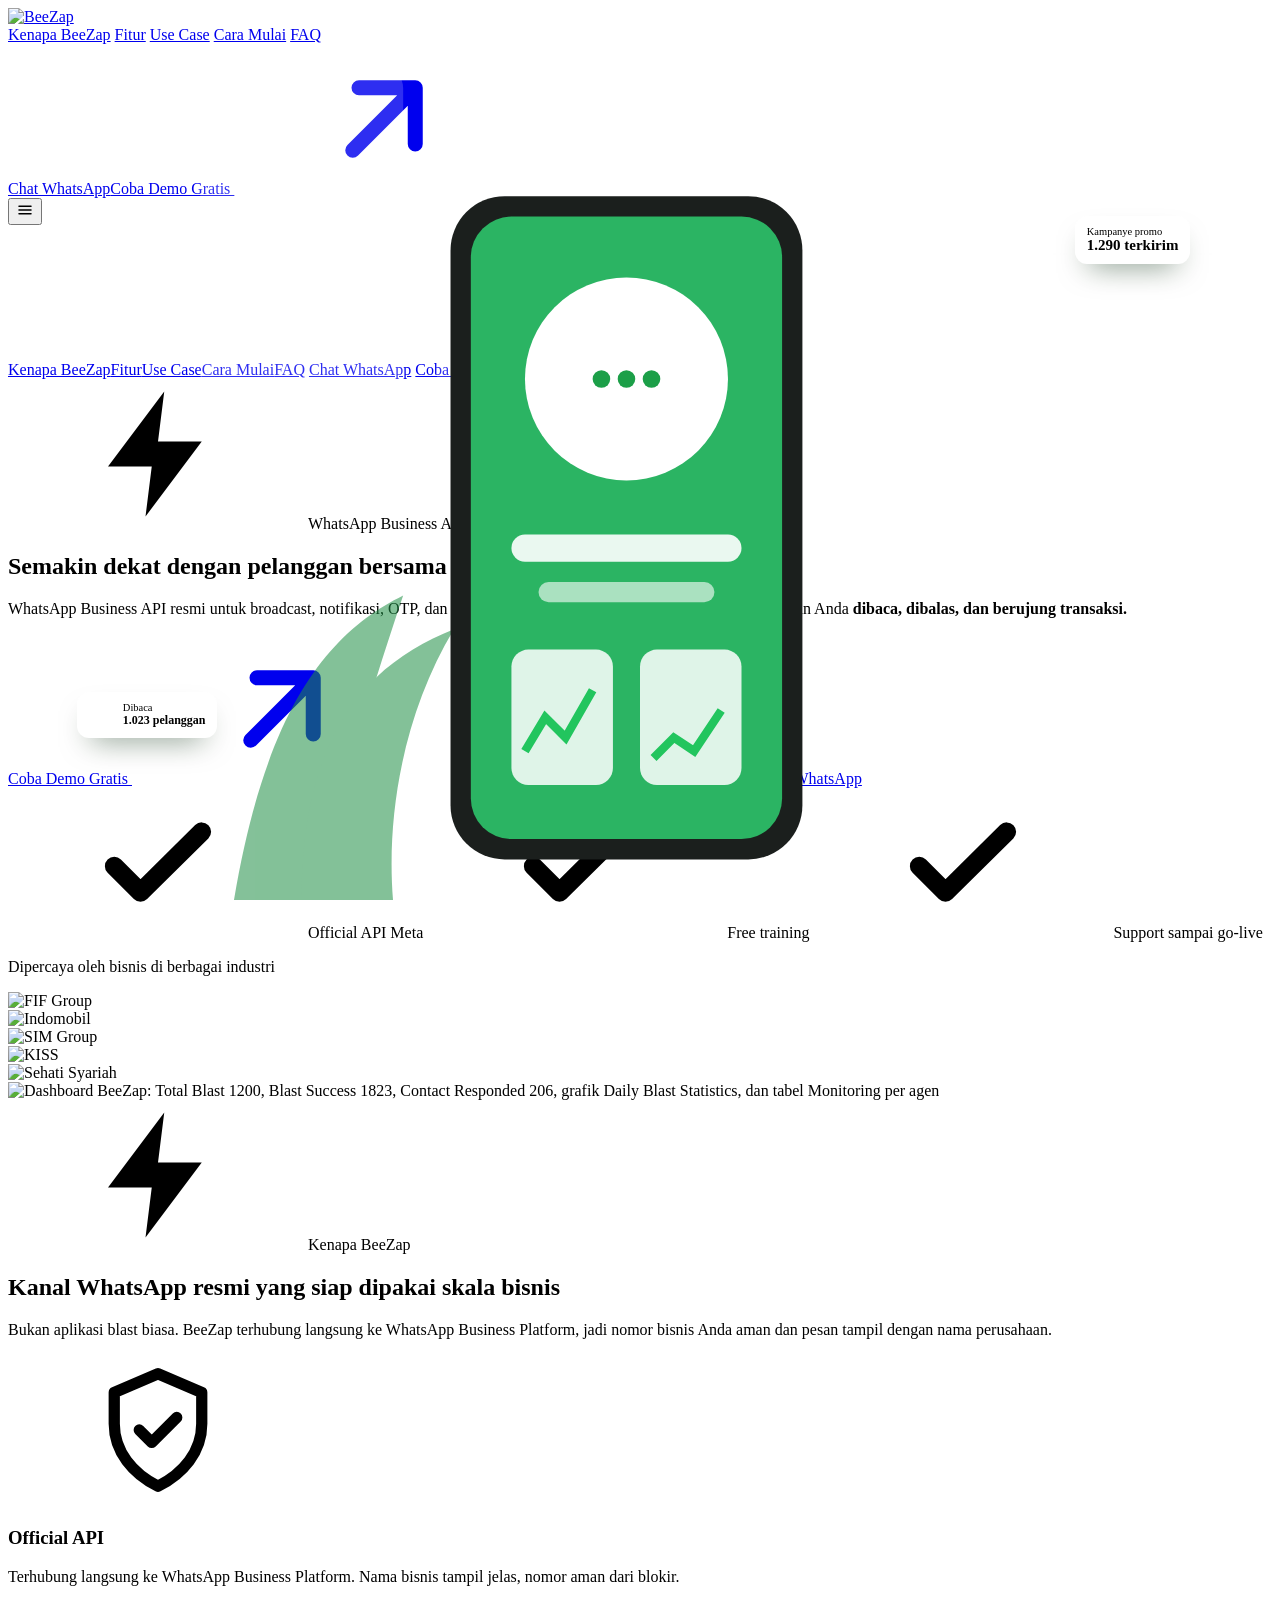
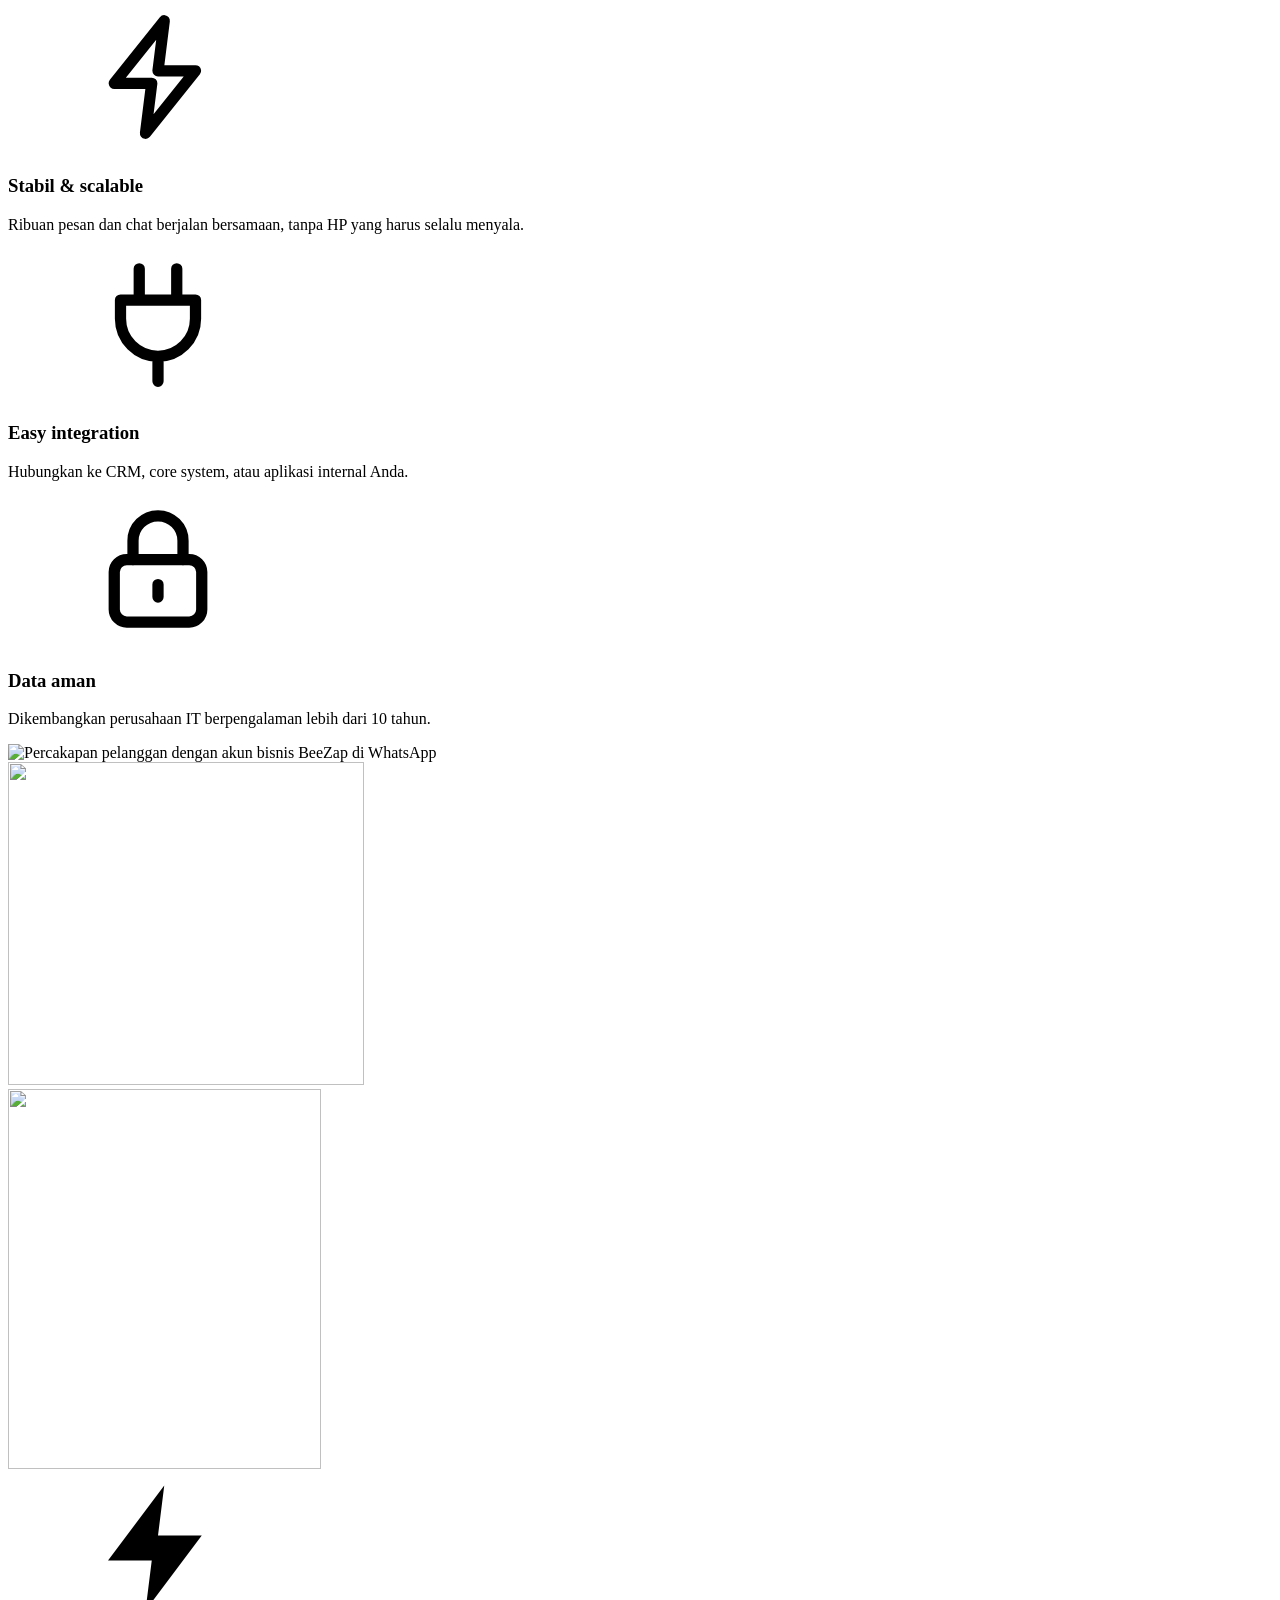
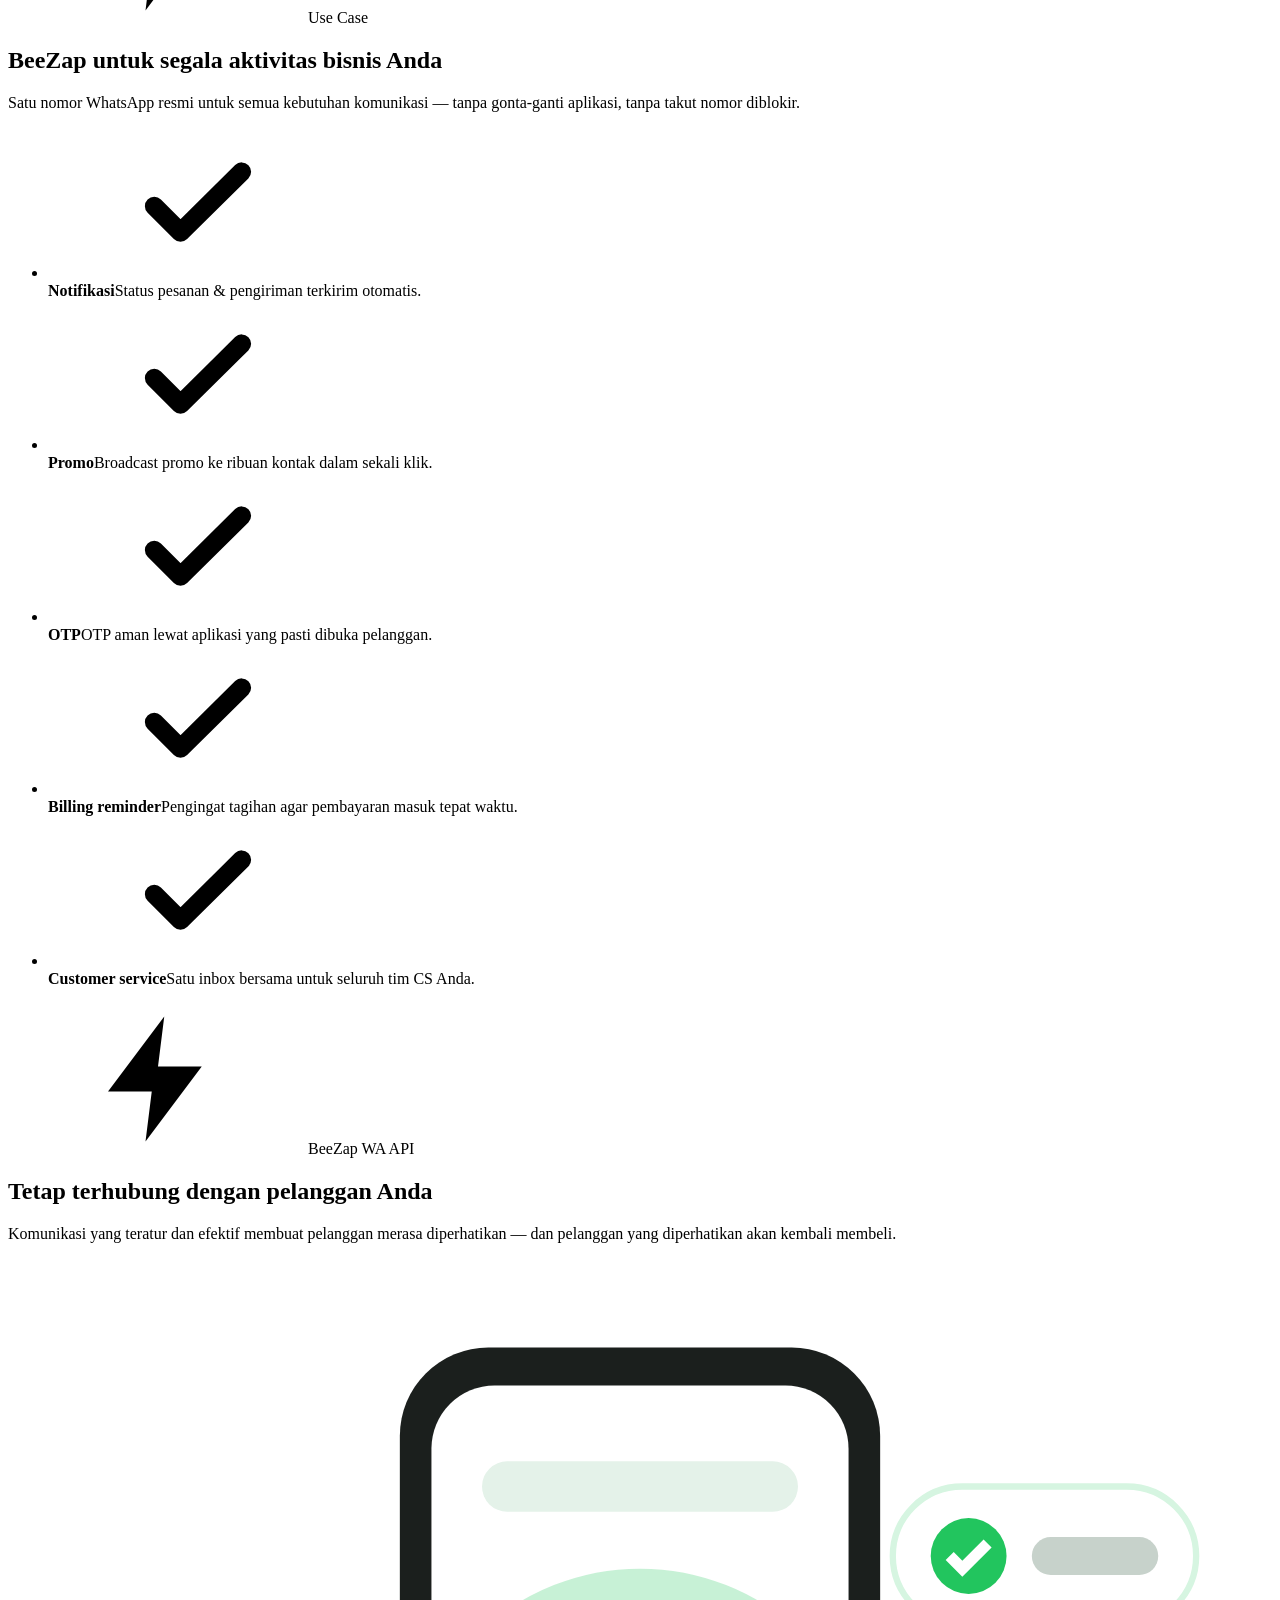
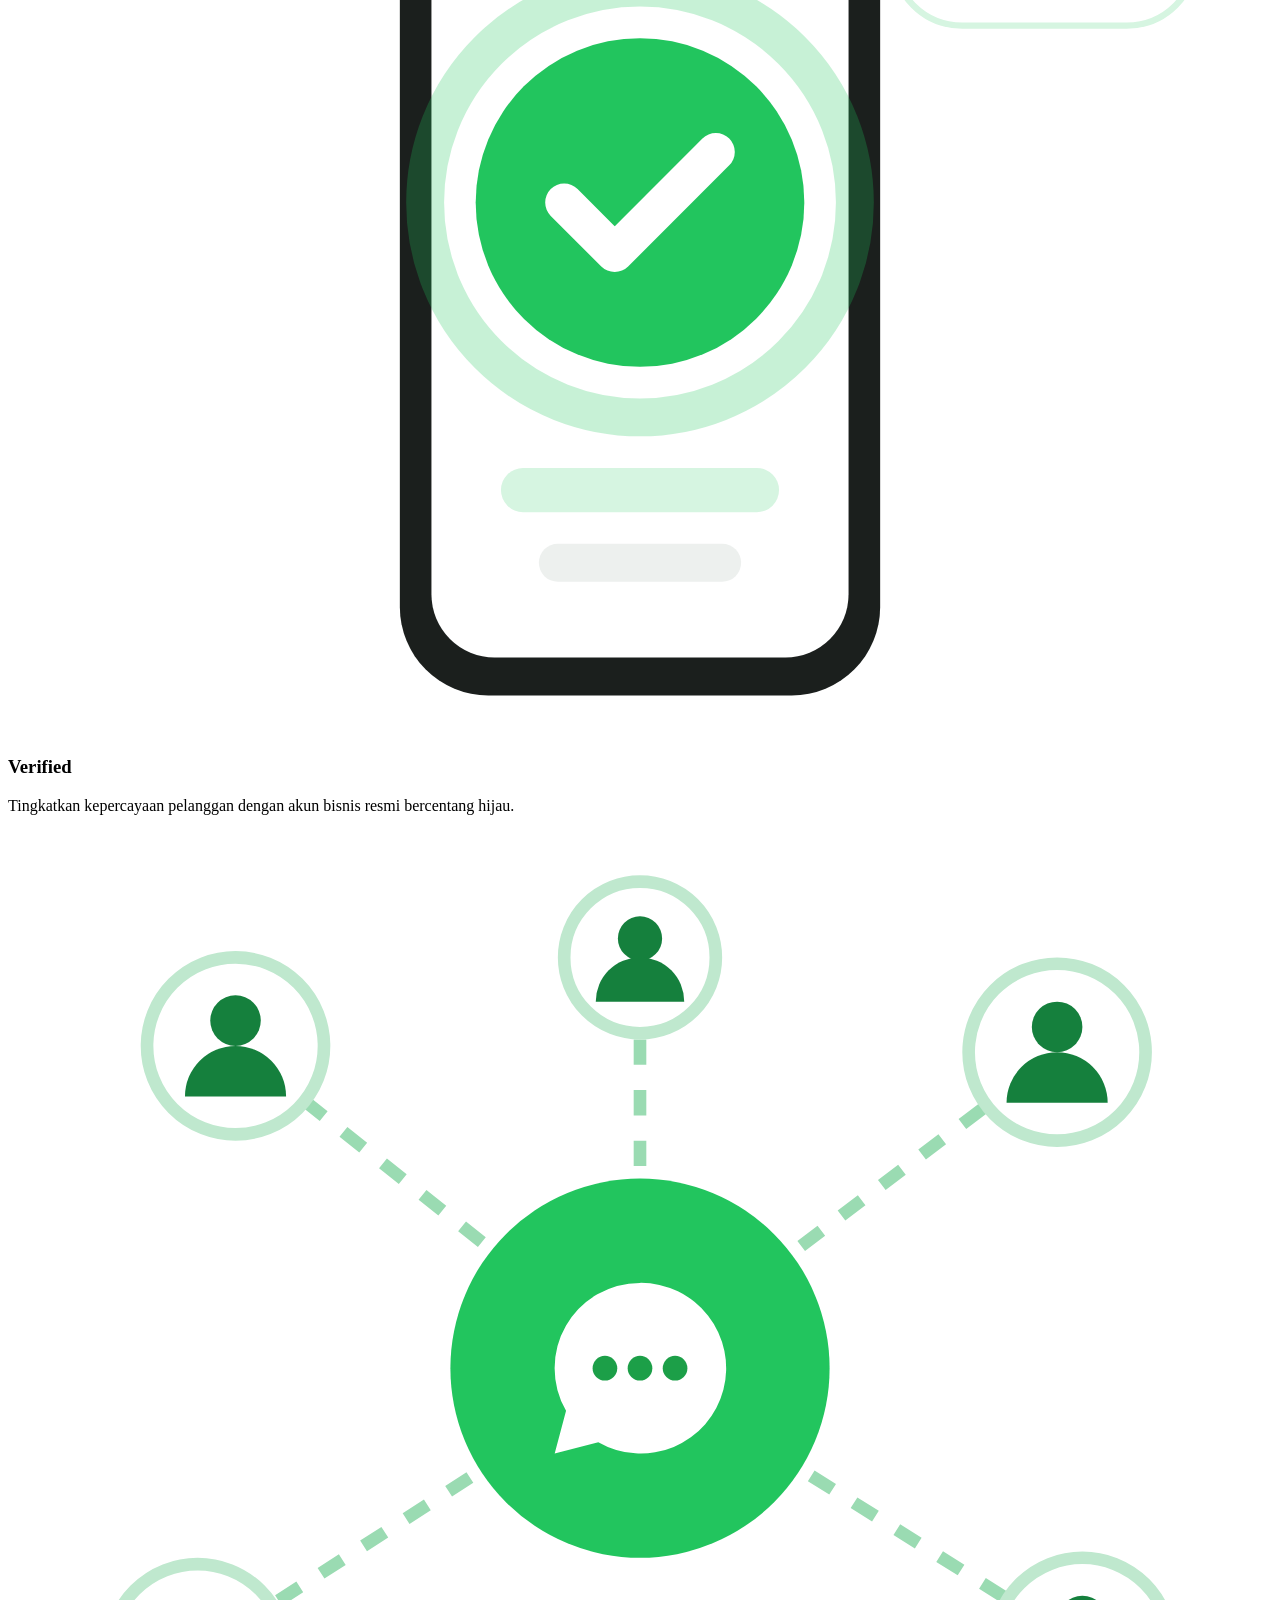
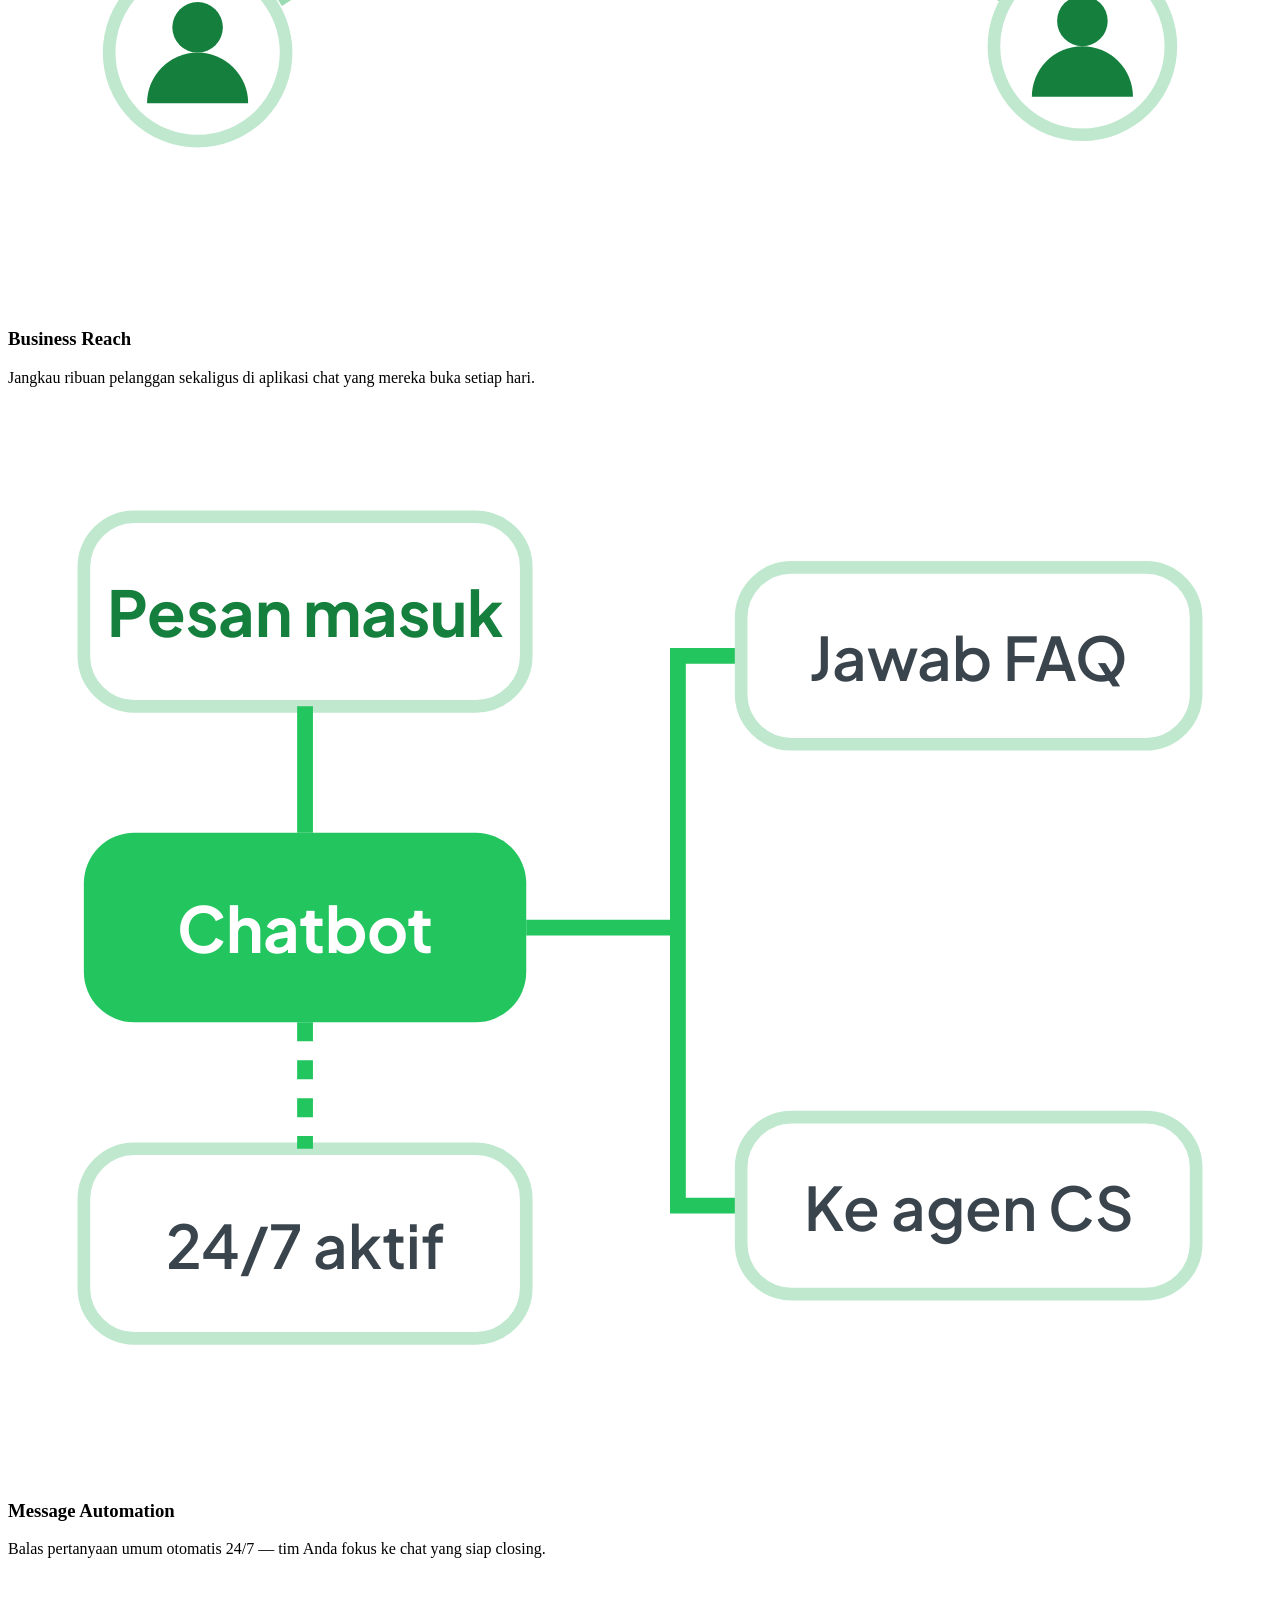
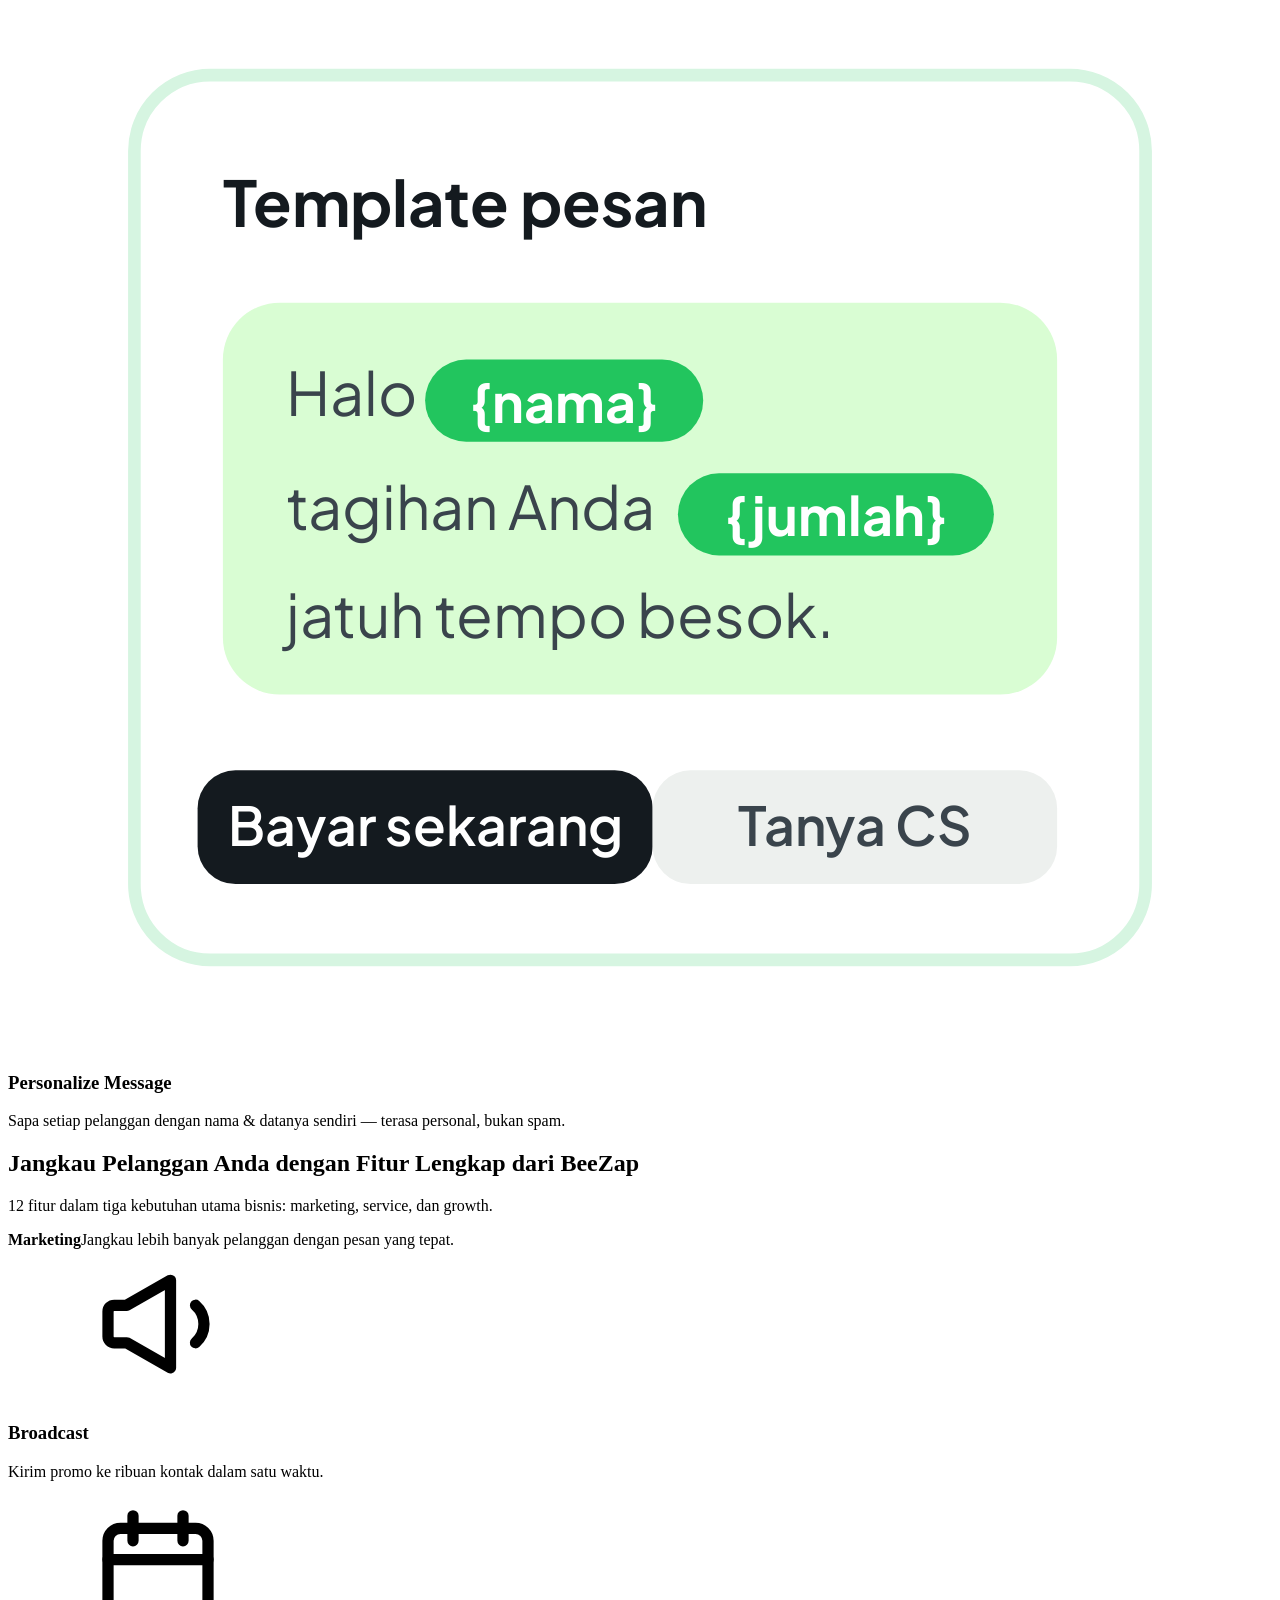
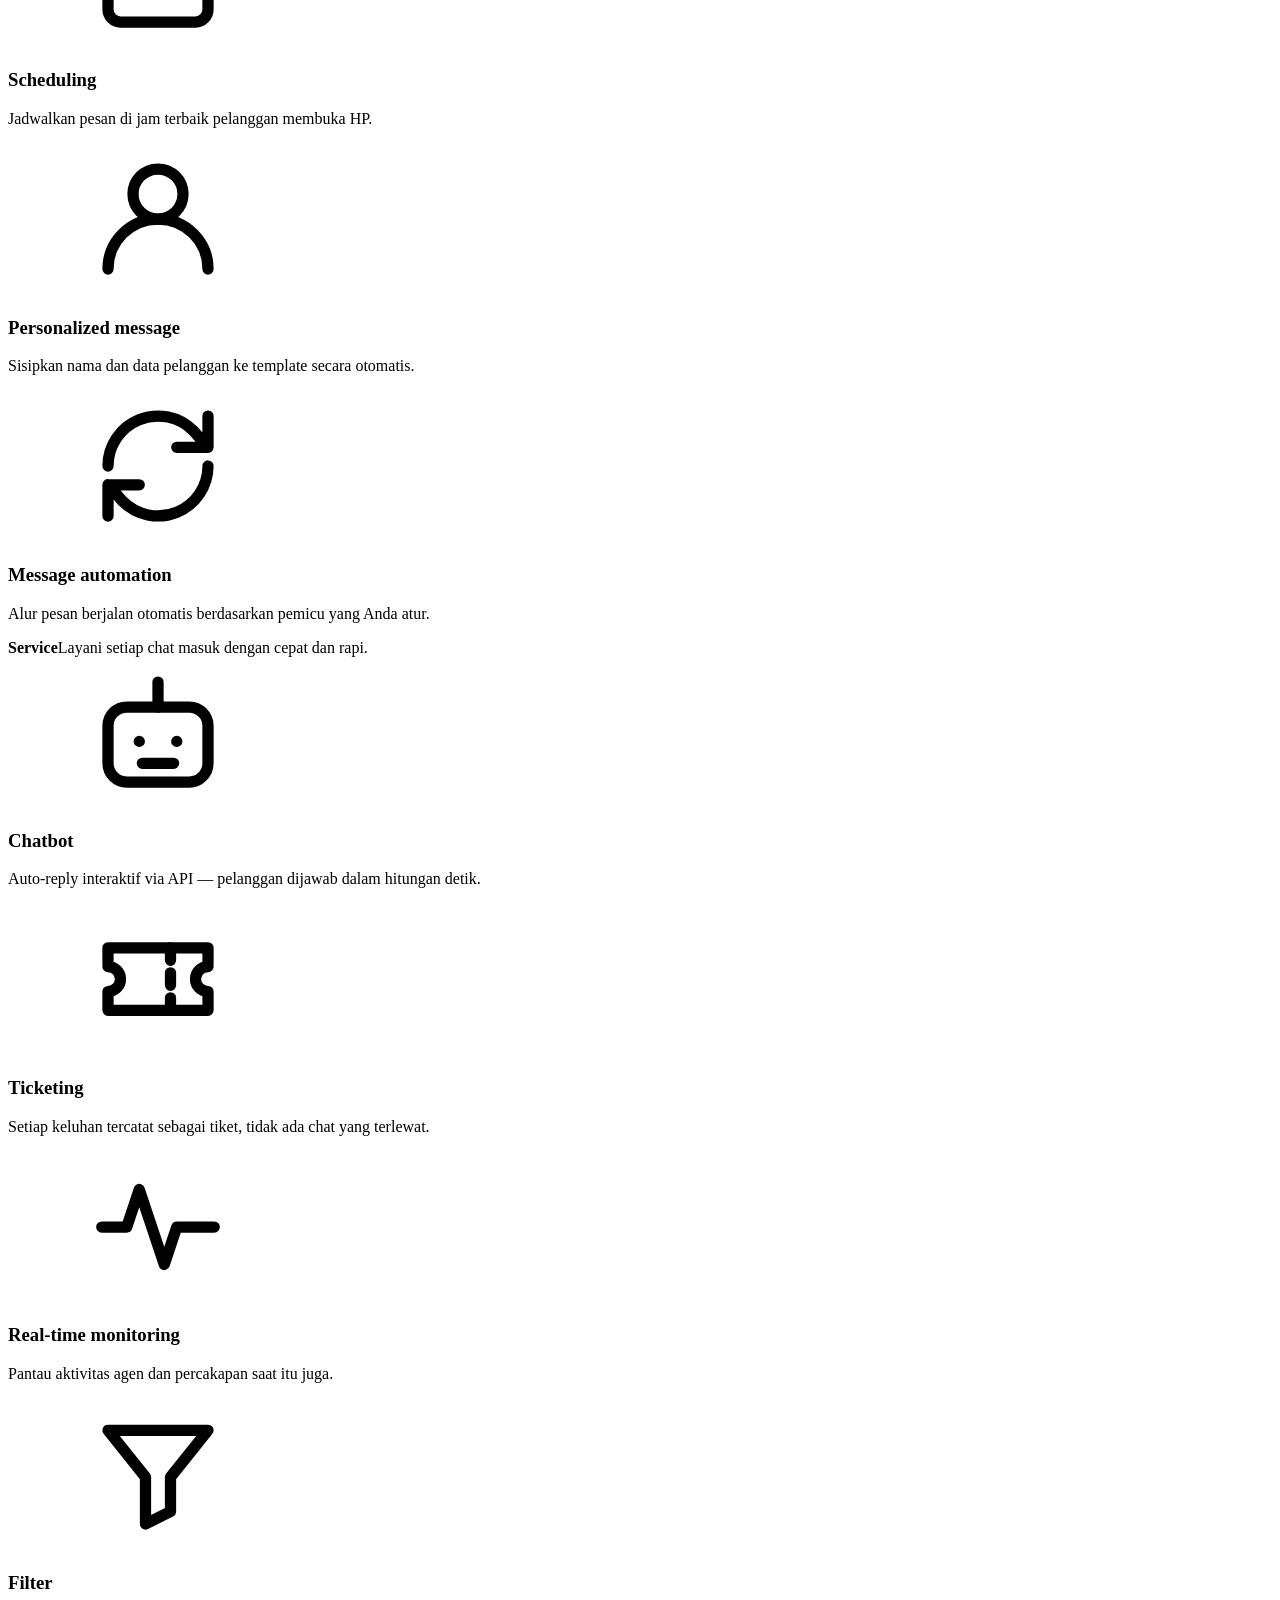
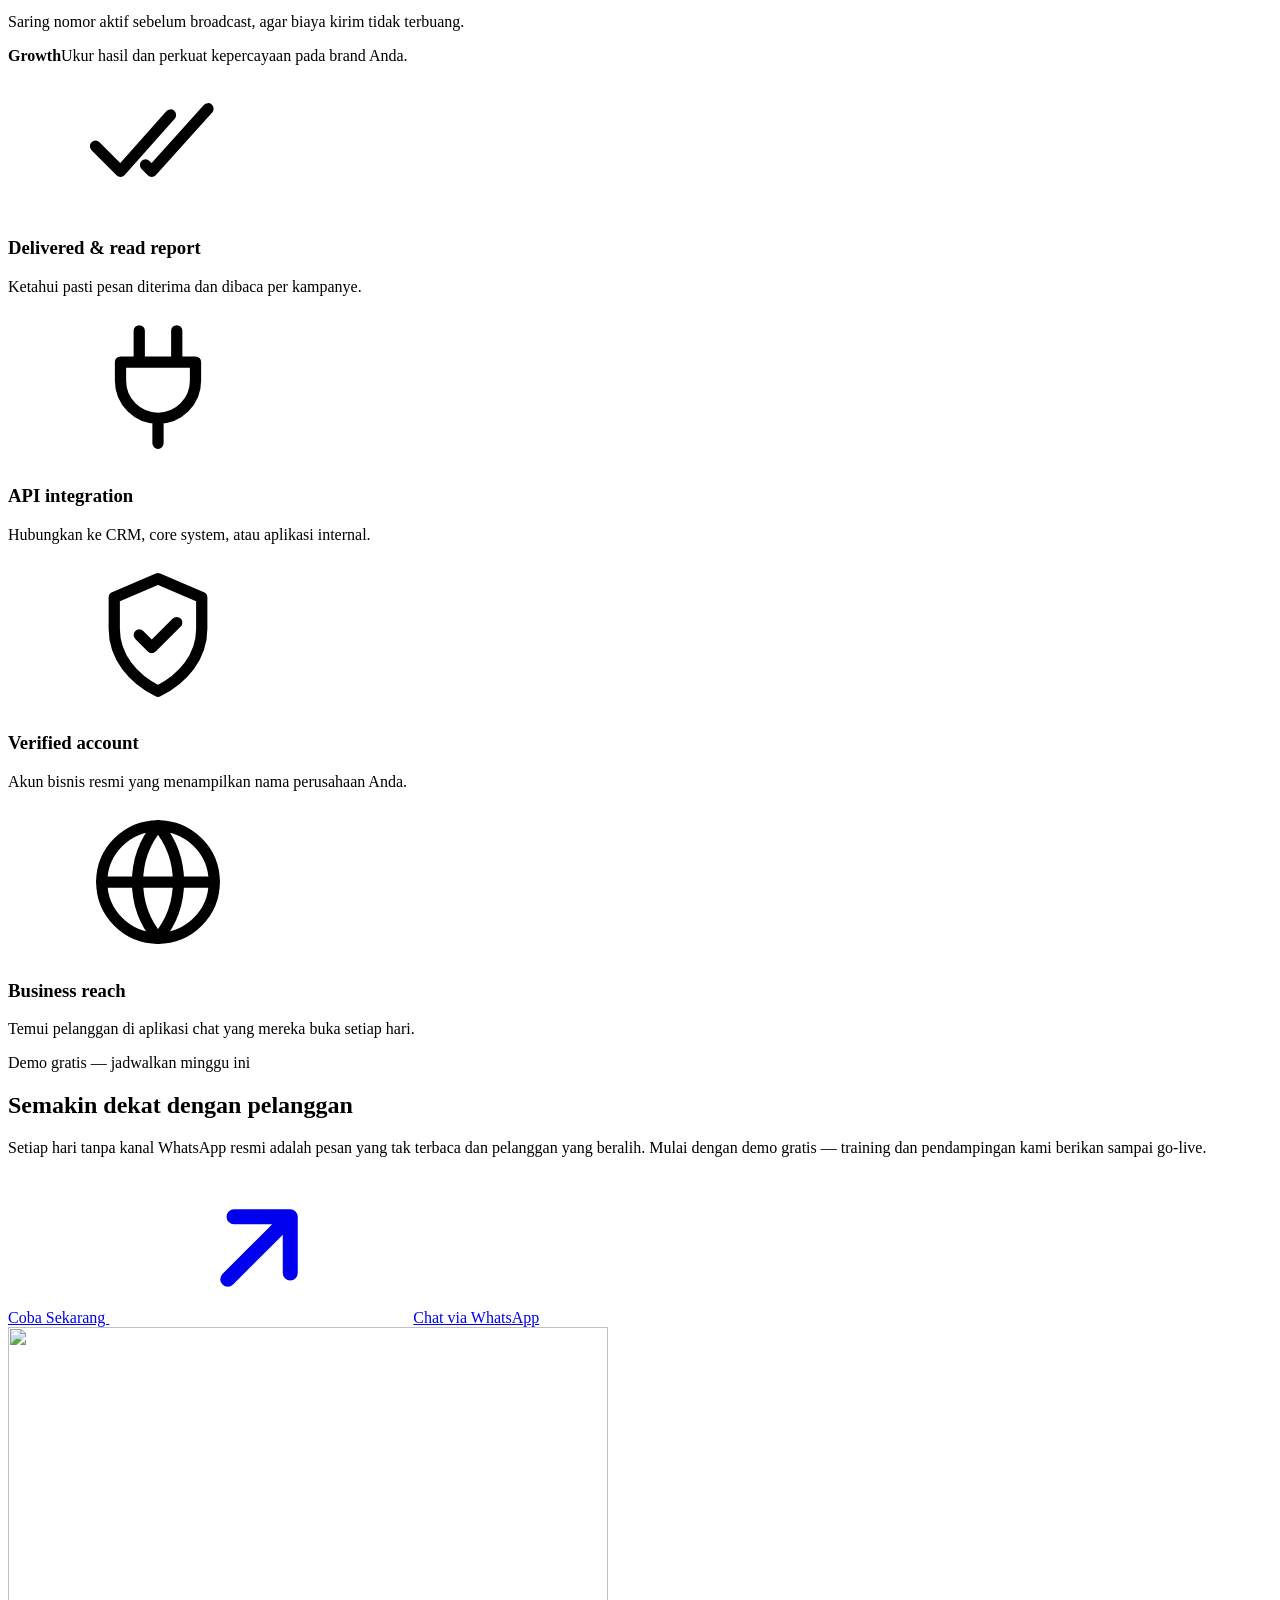
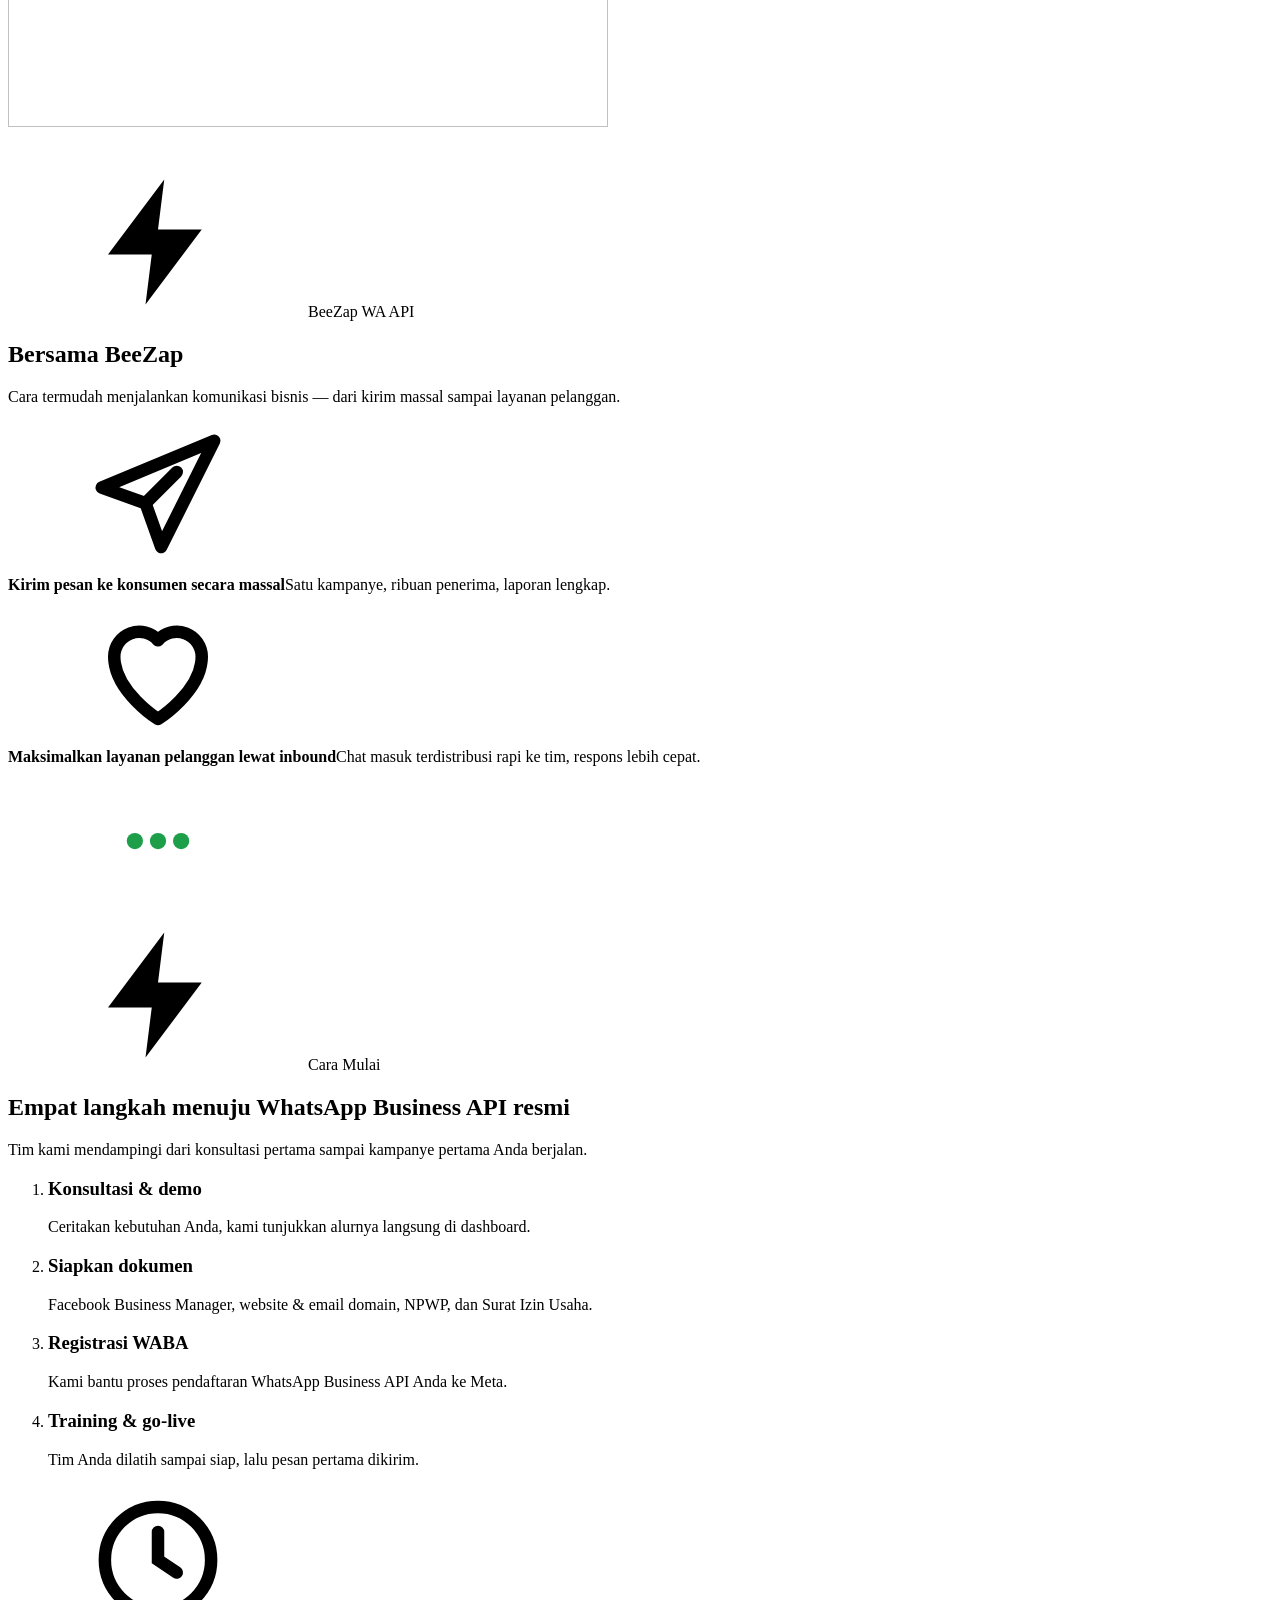
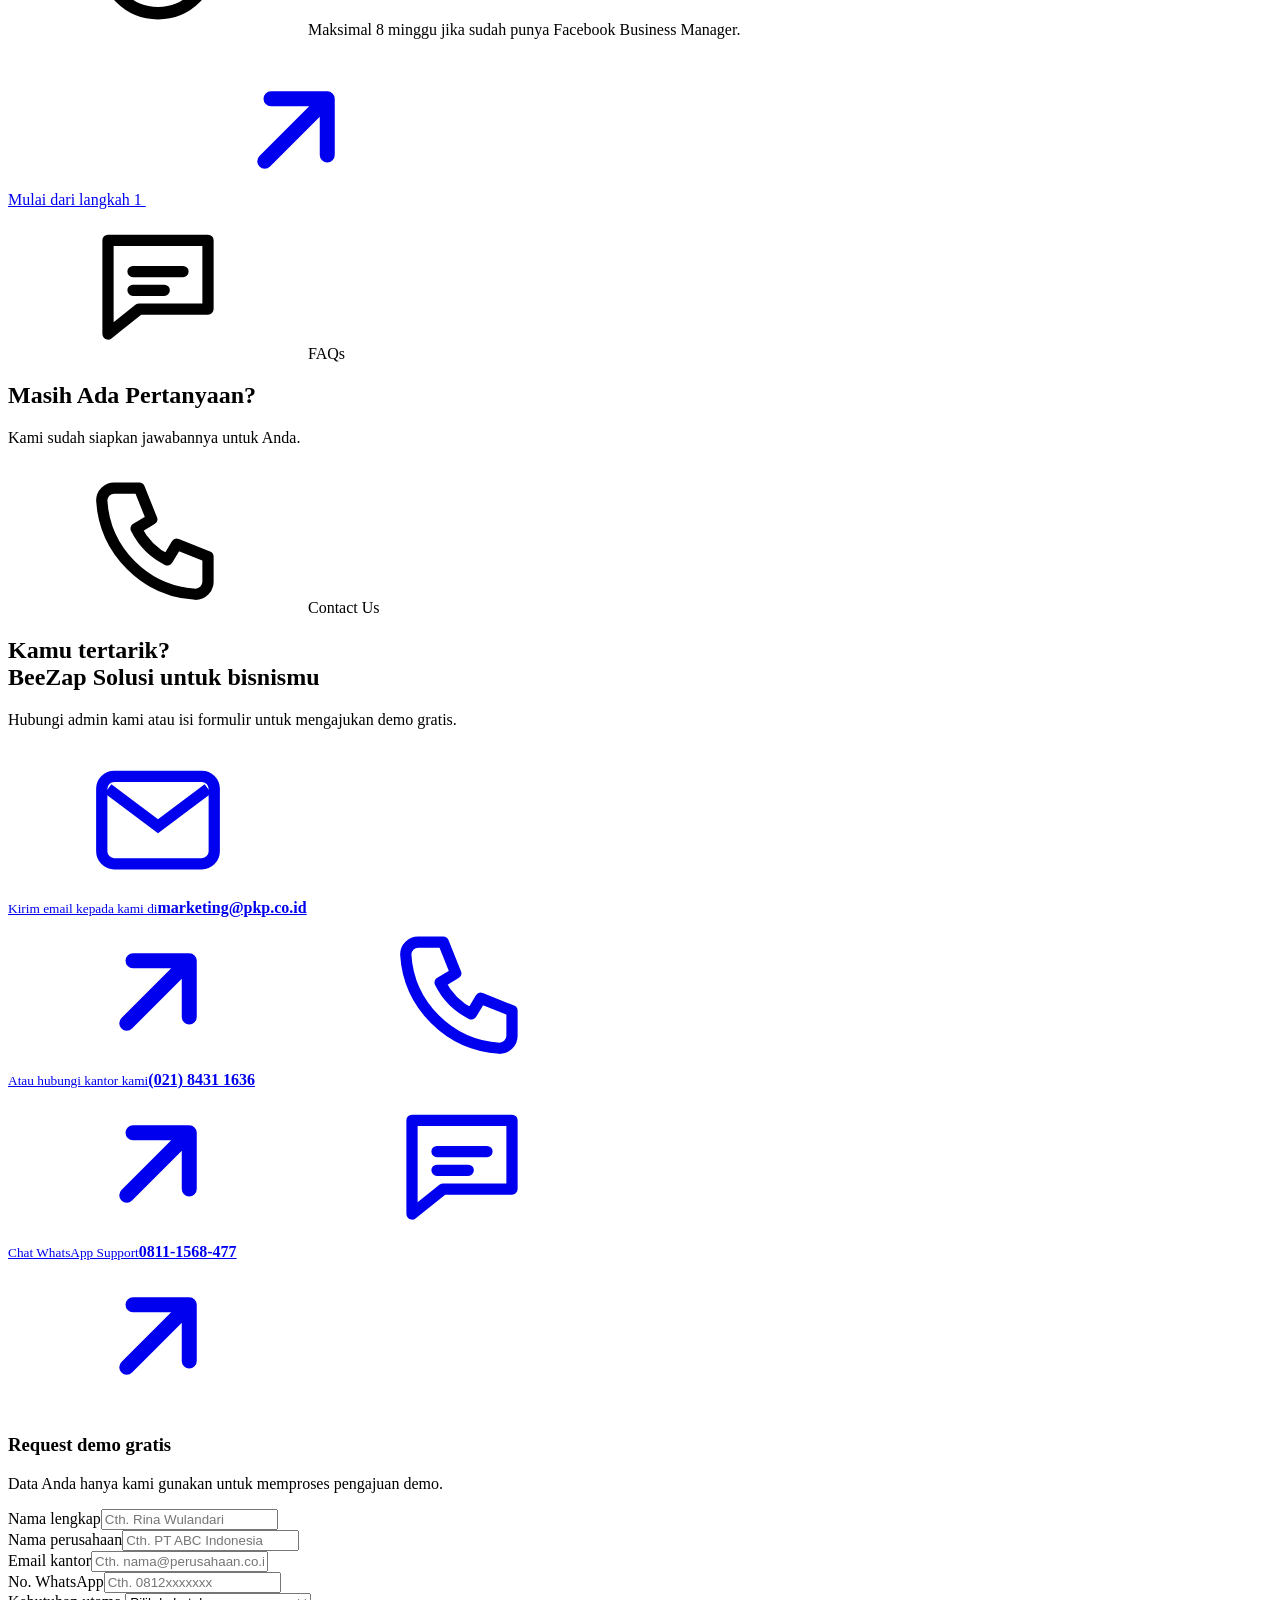
==== index.html @ ecc86077 "Add files via upload" ====
<!doctype html>
<html lang="id">
<head>
<meta charset="utf-8">
<meta name="viewport" content="width=device-width, initial-scale=1, viewport-fit=cover">
<title>BeeZap – WhatsApp Business API Official Partner</title>
<meta name="description" content="WhatsApp Business API resmi untuk broadcast, chatbot, OTP, dan customer service. Request demo gratis.">
<meta name="theme-color" content="#15803D">
<meta property="og:type" content="website">
<meta property="og:title" content="BeeZap – WhatsApp Business API Official Partner">
<meta property="og:description" content="Aplikasi WhatsApp API yang stabil untuk notifikasi, promosi, autentikasi, billing, dan customer service.">
<meta property="og:image" content="assets/img/dashboard.webp">
<link rel="icon" type="image/png" href="assets/img/favicon.png">
<link rel="preconnect" href="https://fonts.googleapis.com">
<link rel="preconnect" href="https://fonts.gstatic.com" crossorigin>
<link rel="stylesheet" href="https://fonts.googleapis.com/css2?family=Plus+Jakarta+Sans:wght@400;500;600;700;800&display=swap">
<link rel="stylesheet" href="css/style.css">
</head>
<body>
<!-- ============ SVG sprite ============ -->
<svg width="0" height="0" style="position:absolute" aria-hidden="true">
  <symbol id="i-logo" viewBox="0 0 32 32"><rect x="1" y="1" width="30" height="30" rx="9" fill="#22C55E"/><path d="M9 9.5h14a2 2 0 0 1 2 2v8.2a2 2 0 0 1-2 2h-8.4L10 25v-3.3H9a2 2 0 0 1-2-2v-8.2a2 2 0 0 1 2-2Z" fill="#fff"/></symbol>
  <symbol id="i-bubble" viewBox="0 0 24 24"><path d="M12 3a9 9 0 0 0-7.8 13.5L3 21l4.6-1.2A9 9 0 1 0 12 3Z" fill="#fff"/><circle cx="8.3" cy="12" r="1.3" fill="#1C9F48"/><circle cx="12" cy="12" r="1.3" fill="#1C9F48"/><circle cx="15.7" cy="12" r="1.3" fill="#1C9F48"/></symbol>
  <symbol id="i-check" viewBox="0 0 24 24"><path d="M5 12.5l4.2 4.2L19 7" fill="none" stroke="currentColor" stroke-width="3" stroke-linecap="round" stroke-linejoin="round"/></symbol>
  <symbol id="i-arrow" viewBox="0 0 24 24"><path d="M7 17 17 7M8 7h9v9" fill="none" stroke="currentColor" stroke-width="2.4" stroke-linecap="round" stroke-linejoin="round"/></symbol>
  <symbol id="i-plus" viewBox="0 0 24 24"><path d="M12 5v14M5 12h14" fill="none" stroke="currentColor" stroke-width="2" stroke-linecap="round"/></symbol>
  <symbol id="i-spark" viewBox="0 0 24 24"><path d="M13 2 4 14h7l-1 8 9-12h-7l1-8Z" fill="currentColor"/></symbol>
  <symbol id="i-mail" viewBox="0 0 24 24"><rect x="3" y="5" width="18" height="14" rx="2" fill="none" stroke="currentColor" stroke-width="1.8"/><path d="m4 7 8 6 8-6" fill="none" stroke="currentColor" stroke-width="1.8"/></symbol>
  <symbol id="i-phone" viewBox="0 0 24 24"><path d="M5 4h4l2 5-2.5 1.5a11 11 0 0 0 5 5L15 13l5 2v4a2 2 0 0 1-2 2A16 16 0 0 1 3 6a2 2 0 0 1 2-2Z" fill="none" stroke="currentColor" stroke-width="1.8" stroke-linejoin="round"/></symbol>
  <symbol id="i-chat" viewBox="0 0 24 24"><path d="M4 5h16v11H9l-5 4V5Z" fill="none" stroke="currentColor" stroke-width="1.8" stroke-linejoin="round"/><path d="M8 10h8M8 13h5" stroke="currentColor" stroke-width="1.8" stroke-linecap="round"/></symbol>
  <symbol id="i-verified" viewBox="0 0 24 24" fill="none" stroke="currentColor" stroke-width="1.8" stroke-linecap="round" stroke-linejoin="round"><path d="M12 3 5 6v5c0 4.5 3 8 7 10 4-2 7-5.5 7-10V6l-7-3Z"/><path d="m9 12 2 2 4-4"/></symbol>
  <symbol id="i-bolt" viewBox="0 0 24 24" fill="none" stroke="currentColor" stroke-width="1.8" stroke-linecap="round" stroke-linejoin="round"><path d="M13 3 5 13h6l-1 8 8-10h-6l1-8Z"/></symbol>
  <symbol id="i-lock" viewBox="0 0 24 24" fill="none" stroke="currentColor" stroke-width="1.8" stroke-linecap="round" stroke-linejoin="round"><rect x="5" y="10" width="14" height="10" rx="2"/><path d="M8 10V7a4 4 0 0 1 8 0v3M12 14v2"/></symbol>
  <symbol id="i-loop" viewBox="0 0 24 24" fill="none" stroke="currentColor" stroke-width="1.8" stroke-linecap="round" stroke-linejoin="round"><path d="M4 12a8 8 0 0 1 13.7-5.6L20 9M20 4v5h-5M20 12a8 8 0 0 1-13.7 5.6L4 15M4 20v-5h5"/></symbol>
  <symbol id="i-pulse" viewBox="0 0 24 24" fill="none" stroke="currentColor" stroke-width="1.8" stroke-linecap="round" stroke-linejoin="round"><path d="M3 12h4l2-6 4 12 2-6h6"/></symbol>
  <symbol id="i-globe" viewBox="0 0 24 24" fill="none" stroke="currentColor" stroke-width="1.8" stroke-linecap="round" stroke-linejoin="round"><circle cx="12" cy="12" r="9"/><path d="M3 12h18M12 3a14 14 0 0 1 0 18M12 3a14 14 0 0 0 0 18"/></symbol>
  <symbol id="i-fb" viewBox="0 0 24 24" fill="none" stroke="currentColor" stroke-width="1.8" stroke-linecap="round" stroke-linejoin="round"><rect x="3.5" y="3.5" width="17" height="17" rx="4"/><path d="M15 8h-1.5A2.5 2.5 0 0 0 11 10.5V20M9 13h5"/></symbol>
  <symbol id="i-copy" viewBox="0 0 24 24"><rect x="8" y="8" width="12" height="12" rx="2" fill="none" stroke="currentColor" stroke-width="2"/><path d="M16 8V5a1 1 0 0 0-1-1H5a1 1 0 0 0-1 1v10a1 1 0 0 0 1 1h3" fill="none" stroke="currentColor" stroke-width="2"/></symbol>
  <symbol id="i-send" viewBox="0 0 24 24"><path d="M21 3 3 10.5l7 2.5 2.5 7L21 3Z" fill="none" stroke="currentColor" stroke-width="2" stroke-linejoin="round"/><path d="m10 13 5-5" stroke="currentColor" stroke-width="2" stroke-linecap="round"/></symbol>
  <symbol id="i-heart" viewBox="0 0 24 24"><path d="M12 20s-7-4.4-7-10a4 4 0 0 1 7-2.6A4 4 0 0 1 19 10c0 5.6-7 10-7 10Z" fill="none" stroke="currentColor" stroke-width="2" stroke-linejoin="round"/></symbol>
  <symbol id="i-bot" viewBox="0 0 24 24" fill="none" stroke="currentColor" stroke-width="1.8" stroke-linecap="round" stroke-linejoin="round"><rect x="4" y="8" width="16" height="12" rx="3"/><path d="M12 4v4M9 13.5h.01M15 13.5h.01M9.5 17h5"/></symbol>
  <symbol id="i-cal" viewBox="0 0 24 24" fill="none" stroke="currentColor" stroke-width="1.8" stroke-linecap="round" stroke-linejoin="round"><rect x="4" y="5" width="16" height="15" rx="2"/><path d="M4 10h16M8 3v4M16 3v4"/></symbol>
  <symbol id="i-mega" viewBox="0 0 24 24" fill="none" stroke="currentColor" stroke-width="1.8" stroke-linecap="round" stroke-linejoin="round"><path d="M4 10v4a1 1 0 0 0 1 1h2l7 4V5L7 9H5a1 1 0 0 0-1 1Z"/><path d="M18 9a4 4 0 0 1 0 6"/></symbol>
  <symbol id="i-filter" viewBox="0 0 24 24" fill="none" stroke="currentColor" stroke-width="1.8" stroke-linecap="round" stroke-linejoin="round"><path d="M4 5h16l-6 7.5V18l-4 2v-7.5L4 5Z"/></symbol>
  <symbol id="i-ticket" viewBox="0 0 24 24" fill="none" stroke="currentColor" stroke-width="1.8" stroke-linecap="round" stroke-linejoin="round"><path d="M4 7h16v3a2 2 0 0 0 0 4v3H4v-3a2 2 0 0 0 0-4V7Z"/><path d="M14 7v2M14 11v2M14 15v2"/></symbol>
  <symbol id="i-chart" viewBox="0 0 24 24" fill="none" stroke="currentColor" stroke-width="1.8" stroke-linecap="round" stroke-linejoin="round"><path d="M4 20h16M6 16v-4M10 16V8M14 16v-6M18 16V5"/></symbol>
  <symbol id="i-user" viewBox="0 0 24 24" fill="none" stroke="currentColor" stroke-width="1.8" stroke-linecap="round" stroke-linejoin="round"><circle cx="12" cy="8" r="4"/><path d="M4 20a8 8 0 0 1 16 0"/></symbol>
  <symbol id="i-dcheck" viewBox="0 0 24 24" fill="none" stroke="currentColor" stroke-width="1.8" stroke-linecap="round" stroke-linejoin="round"><path d="m2 13 4 4 8-9M10 16l1 1 9-10"/></symbol>
  <symbol id="i-plug" viewBox="0 0 24 24" fill="none" stroke="currentColor" stroke-width="1.8" stroke-linecap="round" stroke-linejoin="round"><path d="M9 3v5M15 3v5M6 8h12v3a6 6 0 0 1-12 0V8ZM12 17v4"/></symbol>
  <symbol id="i-pin" viewBox="0 0 24 24"><path d="M12 21s-6-5.5-6-11a6 6 0 0 1 12 0c0 5.5-6 11-6 11Z" fill="none" stroke="currentColor" stroke-width="1.8"/><circle cx="12" cy="10" r="2.2" fill="none" stroke="currentColor" stroke-width="1.8"/></symbol>
  <symbol id="i-cam" viewBox="0 0 24 24"><rect x="3.5" y="3.5" width="17" height="17" rx="5" fill="none" stroke="currentColor" stroke-width="2"/><circle cx="12" cy="12" r="3.8" fill="none" stroke="currentColor" stroke-width="2"/><circle cx="17" cy="7" r="1.1" fill="currentColor"/></symbol>
  <symbol id="i-note" viewBox="0 0 24 24"><path d="M14 3v11.5a3.5 3.5 0 1 1-3-3.46M14 3c.5 2.5 2.5 4.5 5 5" fill="none" stroke="currentColor" stroke-width="2" stroke-linecap="round"/></symbol>
  <symbol id="i-shield" viewBox="0 0 24 24"><path d="M12 3 5 6v5c0 4.5 3 8 7 10 4-2 7-5.5 7-10V6l-7-3Z" fill="none" stroke="currentColor" stroke-width="2" stroke-linejoin="round"/></symbol>
  <symbol id="i-clock" viewBox="0 0 24 24"><circle cx="12" cy="12" r="8.5" fill="none" stroke="currentColor" stroke-width="2"/><path d="M12 7.5V12l3 2" fill="none" stroke="currentColor" stroke-width="2" stroke-linecap="round"/></symbol>
</svg>

<!-- ============ HEADER ============ -->
<header class="nav">
  <div class="wrap">
    <a href="#top" class="logo" aria-label="BeeZap — kembali ke atas"><img src="assets/img/logo-dark-text.png" width="424" height="114" alt="BeeZap"></a>
    <nav class="nav-links" aria-label="Navigasi utama">
      <a href="#kenapa">Kenapa BeeZap</a>
      <a href="#fitur">Fitur</a>
      <a href="#use-case">Use Case</a>
      <a href="#cara-mulai">Cara Mulai</a>
      <a href="#faq">FAQ</a>
    </nav>
    <div class="nav-right"><a class="nav-login" href="https://wa.me/628111568477" target="_blank" rel="noopener">Chat WhatsApp</a><a class="btn btn-black nav-cta" href="#kontak">Coba Demo Gratis <svg><use href="#i-arrow"/></svg></a></div>
    <button class="menu-btn" id="menuBtn" aria-label="Buka menu" aria-expanded="false"><svg width="18" height="18" viewBox="0 0 24 24"><path d="M4 7h16M4 12h16M4 17h16" stroke="currentColor" stroke-width="2" stroke-linecap="round"/></svg></button>
  </div>
  <div class="mobile-menu" id="mobileMenu">
    <a href="#kenapa">Kenapa BeeZap</a><a href="#fitur">Fitur</a><a href="#use-case">Use Case</a><a href="#cara-mulai">Cara Mulai</a><a href="#faq">FAQ</a>
    <a href="https://wa.me/628111568477" target="_blank" rel="noopener">Chat WhatsApp</a>
    <a class="btn btn-black" href="#kontak">Coba Demo Gratis <svg><use href="#i-arrow"/></svg></a>
  </div>
</header>

<main id="top">
<!-- ============ HERO ============ -->
<section class="hero">
  <div class="wrap">
    <span class="badge"><svg><use href="#i-spark"/></svg>WhatsApp Business API Resmi · Official Partner</span>
    <h1>Semakin dekat dengan pelanggan bersama <span class="hl">BeeZap</span></h1>
    <p class="lead">WhatsApp Business API resmi untuk broadcast, notifikasi, OTP, dan customer service dalam satu dashboard — supaya pesan Anda <b style="color:var(--ink-2);font-weight:600">dibaca, dibalas, dan berujung transaksi.</b></p>
    <div class="hero-ctas">
      <a class="btn btn-green" href="#kontak">Coba Demo Gratis <svg><use href="#i-arrow"/></svg></a>
      <a class="btn btn-soft" href="https://wa.me/628111568477" target="_blank" rel="noopener"><svg><use href="#i-chat"/></svg>Chat via WhatsApp</a>
    </div>
    <div class="micro">
      <span><svg><use href="#i-check"/></svg>Official API Meta</span>
      <span><svg><use href="#i-check"/></svg>Free training</span>
      <span><svg><use href="#i-check"/></svg>Support sampai go-live</span>
    </div>
  </div>
  <div class="hero-guides" aria-hidden="true"></div>
  <p class="clients-label">Dipercaya oleh bisnis di berbagai industri</p>
  <div class="clients">
    <div class="wrap">
      <div class="client-row">
        <div class="client"><img class="client-logo" src="https://beezap.id/assets/img/clients/fif-group.webp" alt="FIF Group" loading="lazy" decoding="async"><span class="client-name" hidden>FIF Group</span></div>
        <div class="client"><img class="client-logo" src="https://beezap.id/assets/img/clients/indomobil.webp" alt="Indomobil" loading="lazy" decoding="async"><span class="client-name" hidden>Indomobil</span></div>
        <div class="client"><img class="client-logo" src="https://beezap.id/assets/img/clients/sim-group.webp" alt="SIM Group" loading="lazy" decoding="async"><span class="client-name" hidden>SIM Group</span></div>
        <div class="client"><img class="client-logo" src="https://beezap.id/assets/img/clients/kiss.webp" alt="KISS" loading="lazy" decoding="async"><span class="client-name" hidden>KISS</span></div>
        <div class="client"><img class="client-logo" src="https://beezap.id/assets/img/clients/sehati-syariah.webp" alt="Sehati Syariah" loading="lazy" decoding="async"><span class="client-name" hidden>Sehati Syariah</span></div>
      </div>
    </div>
  </div>
</section>

<!-- ============ DASHBOARD SHOWCASE ============ -->
<section class="showcase" id="product" aria-label="Tampilan dashboard BeeZap">
  <div class="wrap">
    <img class="dash-shot" id="dashShot" src="assets/img/dashboard.webp" width="2240" height="1248" alt="Dashboard BeeZap: Total Blast 1200, Blast Success 1823, Contact Responded 206, grafik Daily Blast Statistics, dan tabel Monitoring per agen">
  </div>
</section>

<!-- ============ KENAPA BEEZAP ============ -->
<section class="sec" id="kenapa">
  <div class="wrap">
    <div class="sec-head">
      <div class="stack"><span class="badge"><svg><use href="#i-spark"/></svg>Kenapa BeeZap</span><h2>Kanal WhatsApp resmi yang siap dipakai skala bisnis</h2></div>
      <p>Bukan aplikasi blast biasa. BeeZap terhubung langsung ke WhatsApp Business Platform, jadi nomor bisnis Anda aman dan pesan tampil dengan nama perusahaan.</p>
    </div>
    <div class="why-grid">
      <div class="why-item"><span class="ic"><svg><use href="#i-verified"/></svg></span><h3>Official API</h3><p>Terhubung langsung ke WhatsApp Business Platform. Nama bisnis tampil jelas, nomor aman dari blokir.</p></div>
      <div class="why-item"><span class="ic"><svg><use href="#i-bolt"/></svg></span><h3>Stabil &amp; scalable</h3><p>Ribuan pesan dan chat berjalan bersamaan, tanpa HP yang harus selalu menyala.</p></div>
      <div class="why-item"><span class="ic"><svg><use href="#i-plug"/></svg></span><h3>Easy integration</h3><p>Hubungkan ke CRM, core system, atau aplikasi internal Anda.</p></div>
      <div class="why-item"><span class="ic"><svg><use href="#i-lock"/></svg></span><h3>Data aman</h3><p>Dikembangkan perusahaan IT berpengalaman lebih dari 10 tahun.</p></div>
    </div>
  </div>
</section>

<!-- ============ USE CASES ============ -->
<section class="sec" id="use-case">
  <div class="wrap usecase">
    <div class="phone-scene" id="phoneScene">
      <div class="clip"><img class="base" src="assets/img/phone.webp" width="672" height="688" alt="Percakapan pelanggan dengan akun bisnis BeeZap di WhatsApp" loading="lazy"></div>
      <div class="wa w1" data-fx="right" style="left:63%;top:15.5%;width:27.7%"><img src="assets/img/wa-tilt.webp" width="356" height="323" alt="" aria-hidden="true"></div>
      <div class="wa w2" data-fx="left" style="left:9.6%;top:46%;width:24.4%"><img src="assets/img/wa-front.webp" width="313" height="380" alt="" aria-hidden="true"></div>
    </div>
    <div class="stack">
      <span class="badge"><svg><use href="#i-spark"/></svg>Use Case</span>
      <h2 class="h2"><span class="hl">BeeZap</span> untuk segala aktivitas bisnis Anda</h2>
      <p style="color:var(--muted)">Satu nomor WhatsApp resmi untuk semua kebutuhan komunikasi — tanpa gonta-ganti aplikasi, tanpa takut nomor diblokir.</p>
      <ul class="checklist">
        <li><span class="ck"><svg><use href="#i-check"/></svg></span><div><b>Notifikasi</b><span>Status pesanan &amp; pengiriman terkirim otomatis.</span></div></li>
        <li><span class="ck"><svg><use href="#i-check"/></svg></span><div><b>Promo</b><span>Broadcast promo ke ribuan kontak dalam sekali klik.</span></div></li>
        <li><span class="ck"><svg><use href="#i-check"/></svg></span><div><b>OTP</b><span>OTP aman lewat aplikasi yang pasti dibuka pelanggan.</span></div></li>
        <li><span class="ck"><svg><use href="#i-check"/></svg></span><div><b>Billing reminder</b><span>Pengingat tagihan agar pembayaran masuk tepat waktu.</span></div></li>
        <li><span class="ck"><svg><use href="#i-check"/></svg></span><div><b>Customer service</b><span>Satu inbox bersama untuk seluruh tim CS Anda.</span></div></li>
      </ul>
    </div>
  </div>
</section>

<!-- ============ BENEFIT CARDS ============ -->
<section class="sec">
  <div class="wrap">
    <div class="sec-head">
      <div class="stack"><span class="badge"><svg><use href="#i-spark"/></svg>BeeZap WA API</span><h2>Tetap terhubung dengan pelanggan Anda</h2></div>
      <p>Komunikasi yang teratur dan efektif membuat pelanggan merasa diperhatikan — dan pelanggan yang diperhatikan akan kembali membeli.</p>
    </div>
    <div class="cards">
      <article>
        <div class="card-art"><div class="art">
          <svg viewBox="0 0 200 170" aria-hidden="true">
            <rect x="62" y="14" width="76" height="150" rx="14" fill="#1B1F1D"/><rect x="67" y="20" width="66" height="138" rx="10" fill="#fff"/>
            <rect x="75" y="32" width="50" height="8" rx="4" fill="#E4F2E9"/>
            <circle cx="100" cy="86" r="26" fill="#22C55E"/><circle cx="100" cy="86" r="34" fill="none" stroke="#22C55E" stroke-opacity=".25" stroke-width="6"/>
            <path d="M88 86l8 8 16-16" fill="none" stroke="#fff" stroke-width="6" stroke-linecap="round" stroke-linejoin="round"/>
            <rect x="78" y="128" width="44" height="7" rx="3.5" fill="#D6F5E1"/><rect x="84" y="140" width="32" height="6" rx="3" fill="#EDF0EE"/>
            <g transform="translate(140 36)"><rect width="48" height="22" rx="11" fill="#fff" stroke="#D6F5E1"/><circle cx="12" cy="11" r="6" fill="#22C55E"/><path d="M9 11l2 2 4-4" stroke="#fff" stroke-width="1.8" fill="none"/><rect x="22" y="8" width="20" height="6" rx="3" fill="#C7D2CB"/></g>
          </svg>
        </div></div>
        <div class="card-body"><h3>Verified</h3><p>Tingkatkan kepercayaan pelanggan dengan akun bisnis resmi bercentang hijau.</p></div>
      </article>
      <article>
        <div class="card-art"><div class="art">
          <svg viewBox="0 0 200 170" aria-hidden="true">
            <g stroke="#9ADBB2" stroke-width="2" stroke-dasharray="4 4"><path d="M100 85 36 34M100 85l66-50M100 85 30 130M100 85l70 44M100 85V20"/></g>
            <circle cx="100" cy="85" r="30" fill="#22C55E"/><use href="#i-bubble" x="82" y="67" width="36" height="36"/>
            <g fill="#fff" stroke="#BFE8CE" stroke-width="2"><circle cx="36" cy="34" r="14"/><circle cx="166" cy="35" r="14"/><circle cx="30" cy="130" r="14"/><circle cx="170" cy="129" r="14"/><circle cx="100" cy="20" r="12"/></g>
            <g fill="#15803D"><circle cx="36" cy="30" r="4"/><circle cx="166" cy="31" r="4"/><circle cx="30" cy="126" r="4"/><circle cx="170" cy="125" r="4"/><circle cx="100" cy="17" r="3.5"/></g>
            <g fill="#15803D"><path d="M28 42a8 8 0 0 1 16 0z"/><path d="M158 43a8 8 0 0 1 16 0z"/><path d="M22 138a8 8 0 0 1 16 0z"/><path d="M162 137a8 8 0 0 1 16 0z"/><path d="M93 27a7 7 0 0 1 14 0z"/></g>
          </svg>
        </div></div>
        <div class="card-body"><h3>Business Reach</h3><p>Jangkau ribuan pelanggan sekaligus di aplikasi chat yang mereka buka setiap hari.</p></div>
      </article>
      <article>
        <div class="card-art"><div class="art">
          <svg viewBox="0 0 200 170" aria-hidden="true">
            <rect x="12" y="18" width="70" height="30" rx="8" fill="#fff" stroke="#BFE8CE" stroke-width="2"/><text x="47" y="37" text-anchor="middle" font-size="10" font-weight="700" fill="#15803D" font-family="Plus Jakarta Sans, sans-serif">Pesan masuk</text>
            <path d="M47 48v20" stroke="#22C55E" stroke-width="2.5"/>
            <rect x="12" y="68" width="70" height="30" rx="8" fill="#22C55E"/><text x="47" y="87" text-anchor="middle" font-size="10" font-weight="700" fill="#fff" font-family="Plus Jakarta Sans, sans-serif">Chatbot</text>
            <path d="M82 83h24M106 83V40h10M106 83v44h10" fill="none" stroke="#22C55E" stroke-width="2.5"/>
            <rect x="116" y="26" width="72" height="28" rx="8" fill="#fff" stroke="#BFE8CE" stroke-width="2"/><text x="152" y="44" text-anchor="middle" font-size="9.5" font-weight="600" fill="#3A444C" font-family="Plus Jakarta Sans, sans-serif">Jawab FAQ</text>
            <rect x="116" y="113" width="72" height="28" rx="8" fill="#fff" stroke="#BFE8CE" stroke-width="2"/><text x="152" y="131" text-anchor="middle" font-size="9.5" font-weight="600" fill="#3A444C" font-family="Plus Jakarta Sans, sans-serif">Ke agen CS</text>
            <rect x="12" y="118" width="70" height="30" rx="8" fill="#fff" stroke="#BFE8CE" stroke-width="2"/><text x="47" y="137" text-anchor="middle" font-size="9.5" font-weight="600" fill="#3A444C" font-family="Plus Jakarta Sans, sans-serif">24/7 aktif</text>
            <path d="M47 98v20" stroke="#22C55E" stroke-width="2.5" stroke-dasharray="3 3"/>
          </svg>
        </div></div>
        <div class="card-body"><h3>Message Automation</h3><p>Balas pertanyaan umum otomatis 24/7 — tim Anda fokus ke chat yang siap closing.</p></div>
      </article>
      <article>
        <div class="card-art"><div class="art">
          <svg viewBox="0 0 200 170" aria-hidden="true">
            <rect x="20" y="16" width="160" height="140" rx="12" fill="#fff" stroke="#D6F5E1" stroke-width="2"/>
            <text x="34" y="40" font-size="10" font-weight="700" fill="#141A1F" font-family="Plus Jakarta Sans, sans-serif">Template pesan</text>
            <rect x="34" y="52" width="132" height="62" rx="9" fill="#D9FDD3"/>
            <text x="44" y="70" font-size="9.5" fill="#3A444C" font-family="Plus Jakarta Sans, sans-serif">Halo</text>
            <rect x="66" y="61" width="44" height="13" rx="6.5" fill="#22C55E"/><text x="88" y="71" text-anchor="middle" font-size="8.5" font-weight="700" fill="#fff" font-family="Plus Jakarta Sans, sans-serif">{nama}</text>
            <text x="44" y="88" font-size="9.5" fill="#3A444C" font-family="Plus Jakarta Sans, sans-serif">tagihan Anda</text>
            <rect x="106" y="79" width="50" height="13" rx="6.5" fill="#22C55E"/><text x="131" y="89" text-anchor="middle" font-size="8.5" font-weight="700" fill="#fff" font-family="Plus Jakarta Sans, sans-serif">{jumlah}</text>
            <text x="44" y="105" font-size="9.5" fill="#3A444C" font-family="Plus Jakarta Sans, sans-serif">jatuh tempo besok.</text>
            <rect x="30" y="126" width="72" height="18" rx="6" fill="#141A1F"/><text x="66" y="138" text-anchor="middle" font-size="8.5" font-weight="600" fill="#fff" font-family="Plus Jakarta Sans, sans-serif">Bayar sekarang</text>
            <rect x="102" y="126" width="64" height="18" rx="6" fill="#EDF0EE"/><text x="134" y="138" text-anchor="middle" font-size="8.5" font-weight="600" fill="#3A444C" font-family="Plus Jakarta Sans, sans-serif">Tanya CS</text>
          </svg>
        </div></div>
        <div class="card-body"><h3>Personalize Message</h3><p>Sapa setiap pelanggan dengan nama &amp; datanya sendiri — terasa personal, bukan spam.</p></div>
      </article>
    </div>
  </div>
</section>

<!-- ============ DARK FEATURES ============ -->
<section class="dark" id="fitur">
  <div class="wrap"><div class="inner">
    <h2>Jangkau Pelanggan Anda dengan Fitur Lengkap dari <span class="hl">BeeZap</span></h2>
    <p class="sub">12 fitur dalam tiga kebutuhan utama bisnis: marketing, service, dan growth.</p>
    <div class="cat-grid">
      <div class="cat"><div class="cat-head"><b>Marketing</b><span>Jangkau lebih banyak pelanggan dengan pesan yang tepat.</span></div>
        <div class="feat"><div class="ic"><svg><use href="#i-mega"/></svg></div><div><h3>Broadcast</h3><p>Kirim promo ke ribuan kontak dalam satu waktu.</p></div></div>
        <div class="feat"><div class="ic"><svg><use href="#i-cal"/></svg></div><div><h3>Scheduling</h3><p>Jadwalkan pesan di jam terbaik pelanggan membuka HP.</p></div></div>
        <div class="feat"><div class="ic"><svg><use href="#i-user"/></svg></div><div><h3>Personalized message</h3><p>Sisipkan nama dan data pelanggan ke template secara otomatis.</p></div></div>
        <div class="feat"><div class="ic"><svg><use href="#i-loop"/></svg></div><div><h3>Message automation</h3><p>Alur pesan berjalan otomatis berdasarkan pemicu yang Anda atur.</p></div></div>
      </div>
      <div class="cat"><div class="cat-head"><b>Service</b><span>Layani setiap chat masuk dengan cepat dan rapi.</span></div>
        <div class="feat"><div class="ic"><svg><use href="#i-bot"/></svg></div><div><h3>Chatbot</h3><p>Auto-reply interaktif via API — pelanggan dijawab dalam hitungan detik.</p></div></div>
        <div class="feat"><div class="ic"><svg><use href="#i-ticket"/></svg></div><div><h3>Ticketing</h3><p>Setiap keluhan tercatat sebagai tiket, tidak ada chat yang terlewat.</p></div></div>
        <div class="feat"><div class="ic"><svg><use href="#i-pulse"/></svg></div><div><h3>Real-time monitoring</h3><p>Pantau aktivitas agen dan percakapan saat itu juga.</p></div></div>
        <div class="feat"><div class="ic"><svg><use href="#i-filter"/></svg></div><div><h3>Filter</h3><p>Saring nomor aktif sebelum broadcast, agar biaya kirim tidak terbuang.</p></div></div>
      </div>
      <div class="cat"><div class="cat-head"><b>Growth</b><span>Ukur hasil dan perkuat kepercayaan pada brand Anda.</span></div>
        <div class="feat"><div class="ic"><svg><use href="#i-dcheck"/></svg></div><div><h3>Delivered &amp; read report</h3><p>Ketahui pasti pesan diterima dan dibaca per kampanye.</p></div></div>
        <div class="feat"><div class="ic"><svg><use href="#i-plug"/></svg></div><div><h3>API integration</h3><p>Hubungkan ke CRM, core system, atau aplikasi internal.</p></div></div>
        <div class="feat"><div class="ic"><svg><use href="#i-verified"/></svg></div><div><h3>Verified account</h3><p>Akun bisnis resmi yang menampilkan nama perusahaan Anda.</p></div></div>
        <div class="feat"><div class="ic"><svg><use href="#i-globe"/></svg></div><div><h3>Business reach</h3><p>Temui pelanggan di aplikasi chat yang mereka buka setiap hari.</p></div></div>
      </div>
    </div>
  </div></div>
</section>

<!-- ============ CTA BAND ============ -->
<section class="sec">
  <div class="wrap">
    <div class="cta-band">
      <div>
        <span class="eyebrow"><i></i>Demo gratis — jadwalkan minggu ini</span>
        <h2>Semakin dekat dengan pelanggan</h2>
        <p>Setiap hari tanpa kanal WhatsApp resmi adalah pesan yang tak terbaca dan pelanggan yang beralih. Mulai dengan demo gratis — training dan pendampingan kami berikan sampai go-live.</p>
        <div class="row">
          <a class="btn btn-black" href="#kontak">Coba Sekarang <svg><use href="#i-arrow"/></svg></a>
          <a class="btn btn-white" href="https://wa.me/628111568477" target="_blank" rel="noopener">Chat via WhatsApp</a>
        </div>
      </div>
      <div class="cta-art" id="ctaArt" aria-hidden="true">
        <img class="banner-phone" src="assets/img/banner-phone.webp" width="600" height="400" alt="">
        <div class="wa w1" data-fx="cta1" style="left:2.17%;top:6.5%;width:20.5%"><img src="assets/img/bubble-l.webp" alt=""></div>
        <div class="wa w2" data-fx="cta2" style="left:74.5%;top:10%;width:23.33%"><img src="assets/img/bubble-r.webp" alt=""></div>
      </div>
    </div>
  </div>
</section>

<!-- ============ BERSAMA BEEZAP ============ -->
<section class="sec">
  <div class="wrap together">
    <div class="stack">
      <span class="badge"><svg><use href="#i-spark"/></svg>BeeZap WA API</span>
      <h2 class="h2">Bersama BeeZap</h2>
      <p style="color:var(--muted)">Cara termudah menjalankan komunikasi bisnis — dari kirim massal sampai layanan pelanggan.</p>
      <div class="perks">
        <div class="perk"><span class="ic"><svg><use href="#i-send"/></svg></span><div><b>Kirim pesan ke konsumen secara massal</b><span>Satu kampanye, ribuan penerima, laporan lengkap.</span></div></div>
        <div class="perk"><span class="ic"><svg><use href="#i-heart"/></svg></span><div><b>Maksimalkan layanan pelanggan lewat inbound</b><span>Chat masuk terdistribusi rapi ke tim, respons lebih cepat.</span></div></div>
      </div>
    </div>
    <div class="panel" aria-hidden="true">
      <svg viewBox="0 0 320 266" width="100%" height="100%" style="position:absolute;inset:0">
        <g opacity=".18" fill="#fff"><rect x="30" y="20" width="60" height="110" rx="6"/><rect x="100" y="20" width="60" height="110" rx="6"/><rect x="170" y="20" width="60" height="110" rx="6"/><rect x="240" y="20" width="60" height="110" rx="6"/></g>
        <g fill="#1F8F45" opacity=".55"><path d="M40 266c10-60 30-80 50-90-10 30-20 60-20 90z"/><path d="M60 266c0-50 20-70 45-80-15 25-20 55-18 80z"/></g>
        <rect x="104" y="58" width="104" height="196" rx="16" fill="#1B1F1D"/><rect x="110" y="64" width="92" height="184" rx="12" fill="#2BB463"/>
        <circle cx="156" cy="112" r="30" fill="#fff"/><use href="#i-bubble" x="132" y="88" width="48" height="48" style="filter:invert(0)"/>
        <rect x="122" y="158" width="68" height="8" rx="4" fill="#fff" opacity=".9"/><rect x="130" y="172" width="52" height="6" rx="3" fill="#fff" opacity=".6"/>
        <rect x="122" y="192" width="30" height="40" rx="5" fill="#fff" opacity=".85"/><rect x="160" y="192" width="30" height="40" rx="5" fill="#fff" opacity=".85"/>
        <path d="M126 222l6-10 6 6 8-14" stroke="#22C55E" stroke-width="2.5" fill="none"/><path d="M164 224l6-6 6 4 8-12" stroke="#22C55E" stroke-width="2.5" fill="none"/>
      </svg>
      <div style="position:absolute;right:7%;top:24%;background:#fff;border-radius:12px;padding:10px 12px;font-size:12px;box-shadow:0 14px 30px -14px rgba(0,40,10,.6)" class="float"><div style="color:var(--muted);font-size:10.5px">Kampanye promo</div><b style="font-size:15px;font-variant-numeric:tabular-nums">1.290 terkirim</b></div>
      <div style="position:absolute;left:6%;bottom:18%;background:#fff;border-radius:12px;padding:10px 12px;font-size:12px;box-shadow:0 14px 30px -14px rgba(0,40,10,.6);display:flex;gap:8px;align-items:center" class="float d2"><span style="width:26px;height:26px;border-radius:50%;background:var(--green);display:grid;place-items:center"><svg width="13" height="13" style="color:#fff"><use href="#i-dcheck"/></svg></span><div><div style="color:var(--muted);font-size:10.5px">Dibaca</div><b style="font-variant-numeric:tabular-nums">1.023 pelanggan</b></div></div>
      <div class="bubble3d float" style="right:5%;top:4%;width:13%"><svg><use href="#i-bubble"/></svg></div>
    </div>
  </div>
</section>

<!-- ============ CARA MULAI ============ -->
<section class="sec" id="cara-mulai">
  <div class="wrap">
    <div class="sec-head">
      <div class="stack"><span class="badge"><svg><use href="#i-spark"/></svg>Cara Mulai</span><h2>Empat langkah menuju WhatsApp Business API resmi</h2></div>
      <p>Tim kami mendampingi dari konsultasi pertama sampai kampanye pertama Anda berjalan.</p>
    </div>
    <ol class="steps">
      <li class="step"><h3>Konsultasi &amp; demo</h3><p>Ceritakan kebutuhan Anda, kami tunjukkan alurnya langsung di dashboard.</p></li>
      <li class="step"><h3>Siapkan dokumen</h3><p>Facebook Business Manager, website &amp; email domain, NPWP, dan Surat Izin Usaha.</p></li>
      <li class="step"><h3>Registrasi WABA</h3><p>Kami bantu proses pendaftaran WhatsApp Business API Anda ke Meta.</p></li>
      <li class="step"><h3>Training &amp; go-live</h3><p>Tim Anda dilatih sampai siap, lalu pesan pertama dikirim.</p></li>
    </ol>
    <div class="timeline-note">
      <p><svg><use href="#i-clock"/></svg>Maksimal 8 minggu jika sudah punya Facebook Business Manager.</p>
      <a class="btn btn-green" href="#kontak">Mulai dari langkah 1 <svg><use href="#i-arrow"/></svg></a>
    </div>
  </div>
</section>

<!-- ============ FAQ ============ -->
<section class="sec" id="faq">
  <div class="wrap">
    <div class="faq-head">
      <span class="badge"><svg><use href="#i-chat"/></svg>FAQs</span>
      <h2 class="h2">Masih Ada Pertanyaan?</h2>
      <p>Kami sudah siapkan jawabannya untuk Anda.</p>
    </div>
    <div class="faq-grid" id="faqGrid"></div>
  </div>
</section>

<!-- ============ CONTACT ============ -->
<section class="sec contact" id="kontak">
  <div class="wrap contact-grid">
    <div class="stack">
      <span class="badge"><svg><use href="#i-phone"/></svg>Contact Us</span>
      <h2>Kamu tertarik?<br><span class="hl">BeeZap</span> Solusi untuk bisnismu</h2>
      <p class="muted">Hubungi admin kami atau isi formulir untuk mengajukan demo gratis.</p>
      <div class="channels">
        <a class="channel" href="mailto:marketing@pkp.co.id"><span class="ic"><svg><use href="#i-mail"/></svg></span><div><small>Kirim email kepada kami di</small><strong>marketing@pkp.co.id</strong></div><span class="go" aria-hidden="true"><svg><use href="#i-arrow"/></svg></span></a>
        <a class="channel" href="tel:+622184311636"><span class="ic"><svg><use href="#i-phone"/></svg></span><div><small>Atau hubungi kantor kami</small><strong>(021) 8431 1636</strong></div><span class="go" aria-hidden="true"><svg><use href="#i-arrow"/></svg></span></a>
        <a class="channel" href="https://wa.me/628111568477" target="_blank" rel="noopener"><span class="ic"><svg><use href="#i-chat"/></svg></span><div><small>Chat WhatsApp Support</small><strong>0811-1568-477</strong></div><span class="go" aria-hidden="true"><svg><use href="#i-arrow"/></svg></span></a>
      </div>
    </div>
    <form class="form" id="demoForm" novalidate>
      <h3>Request demo gratis</h3>
      <p class="note">Data Anda hanya kami gunakan untuk memproses pengajuan demo.</p>
      <div class="two">
        <div class="field"><label for="f-nama">Nama lengkap</label><input id="f-nama" aria-describedby="f-nama-err" name="nama" autocomplete="name" placeholder="Cth. Rina Wulandari" required><span class="err" id="f-nama-err" hidden></span></div>
        <div class="field"><label for="f-perusahaan">Nama perusahaan</label><input id="f-perusahaan" aria-describedby="f-perusahaan-err" name="perusahaan" autocomplete="organization" placeholder="Cth. PT ABC Indonesia" required><span class="err" id="f-perusahaan-err" hidden></span></div>
      </div>
      <div class="two">
        <div class="field"><label for="f-email">Email kantor</label><input id="f-email" aria-describedby="f-email-err" name="email" type="email" autocomplete="email" placeholder="Cth. nama@perusahaan.co.id" required><span class="err" id="f-email-err" hidden></span></div>
        <div class="field"><label for="f-hp">No. WhatsApp</label><input id="f-hp" aria-describedby="f-hp-err" name="whatsapp" inputmode="tel" autocomplete="tel" placeholder="Cth. 0812xxxxxxx" required><span class="err" id="f-hp-err" hidden></span></div>
      </div>
      <div class="field"><label for="f-kebutuhan">Kebutuhan utama</label>
        <select id="f-kebutuhan" name="kebutuhan" aria-describedby="f-kebutuhan-err" required>
          <option value="">Pilih kebutuhan</option>
          <option>Notifikasi &amp; billing reminder</option><option>Broadcast promo</option><option>OTP</option><option>Customer service &amp; chatbot</option><option>Registrasi WABA</option><option>Lainnya</option>
        </select><span class="err" id="f-kebutuhan-err" hidden></span></div>
      <div class="field"><label for="f-tanya">Pesan <span class="opt">(opsional)</span></label><textarea id="f-tanya" name="pesan" placeholder="Ceritakan singkat kebutuhan atau pertanyaan Anda"></textarea></div>
      <button class="btn btn-green" type="submit" id="submitBtn">Request Demo Gratis <svg><use href="#i-arrow"/></svg></button>
      <div class="form-msg" id="formMsg" role="status" hidden></div>
    </form>
  </div>
</section>
</main>

<div class="sticky-cta" id="stickyCta" aria-hidden="true"><a class="btn btn-soft" href="https://wa.me/628111568477" target="_blank" rel="noopener" tabindex="-1">Chat WA</a><a class="btn btn-green" href="#kontak" tabindex="-1">Coba Demo Gratis</a></div>

<!-- ============ FOOTER ============ -->
<footer>
  <div class="wrap foot">
    <div>
      <span class="logo logo-foot"><img src="assets/img/logo-light-text.png" width="424" height="114" alt="BeeZap"></span>
      <p>Kami adalah perusahaan IT penyedia aplikasi yang sudah berjalan lebih dari 10 tahun. Kami pastikan data-data dan klien kami aman dan terjaga dengan baik.</p>
      <div class="socials">
        <a href="https://www.facebook.com/PT.PrawathiyaKarsaPradiptha" target="_blank" rel="noopener" aria-label="Facebook PT. Prawathiya Karsa Pradiptha"><svg><use href="#i-fb"/></svg></a>
        <a href="https://www.instagram.com/beyondtechid" target="_blank" rel="noopener" aria-label="Instagram beyondtechid"><svg><use href="#i-cam"/></svg></a>
        <a href="https://wa.me/628111568477" target="_blank" rel="noopener" aria-label="WhatsApp BeeZap"><svg><use href="#i-chat"/></svg></a>
      </div>
    </div>
    <div>
      <h4>Alamat</h4>
      <p style="margin-top:0">Kawasan Niaga Citra Gran Blok R7 No. 32, Jl. Alternatif Transyogie, Cibubur 17433</p>
      <h4 style="margin-top:22px">Kontak</h4>
      <div class="foot-links"><a href="tel:+622184311636">(021) 8431 1636</a><a href="mailto:marketing@pkp.co.id">marketing@pkp.co.id</a><a href="https://wa.me/628111568477" target="_blank" rel="noopener">WhatsApp 0811-1568-477</a></div>
      <p class="disclaimer">WhatsApp merupakan merek dagang milik WhatsApp LLC / Meta Platforms, Inc.</p>
    </div>
  </div>
  <div class="copyright">© 2026 PT. Prawathiya Karsa Pradiptha. Hak cipta dilindungi.</div>
</footer>

<script src="https://cdn.jsdelivr.net/npm/lenis@1.3.26/dist/lenis.min.js" defer></script>
<script src="js/main.js" defer></script>
</body>
</html>
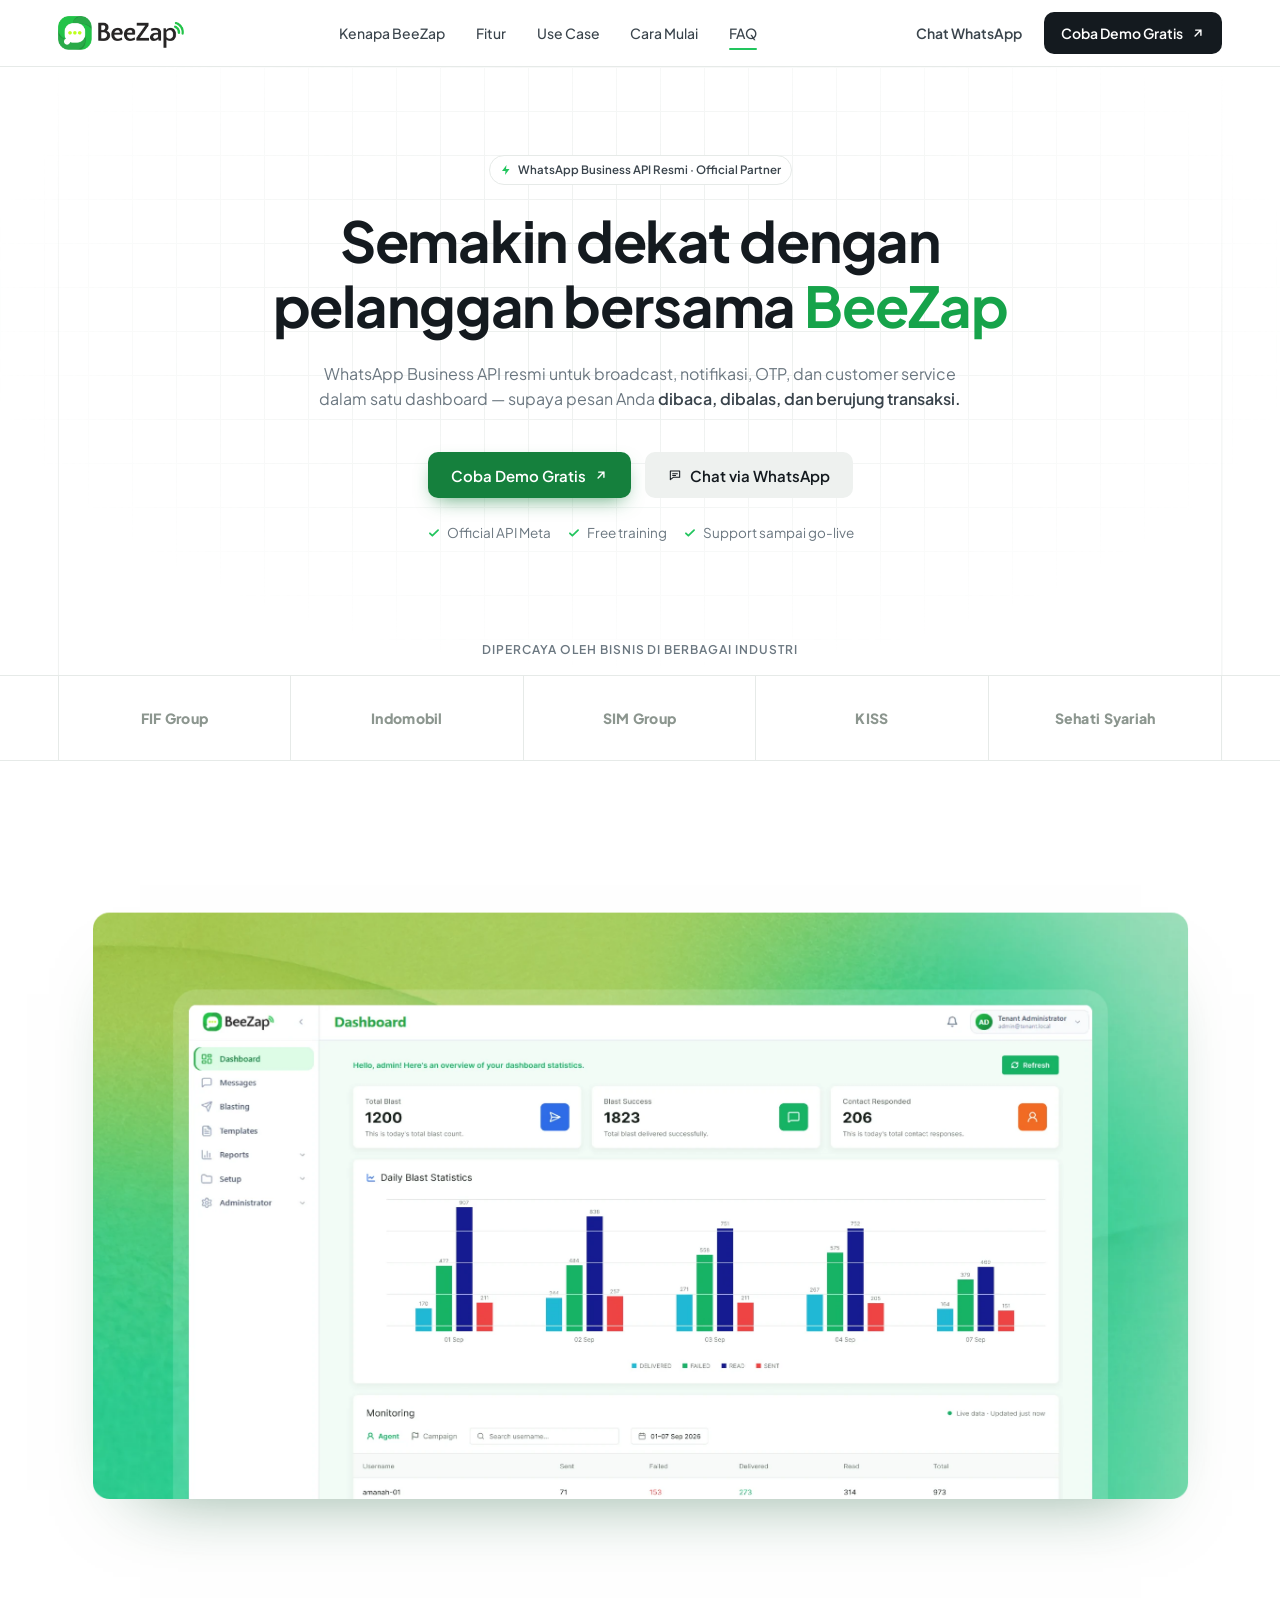
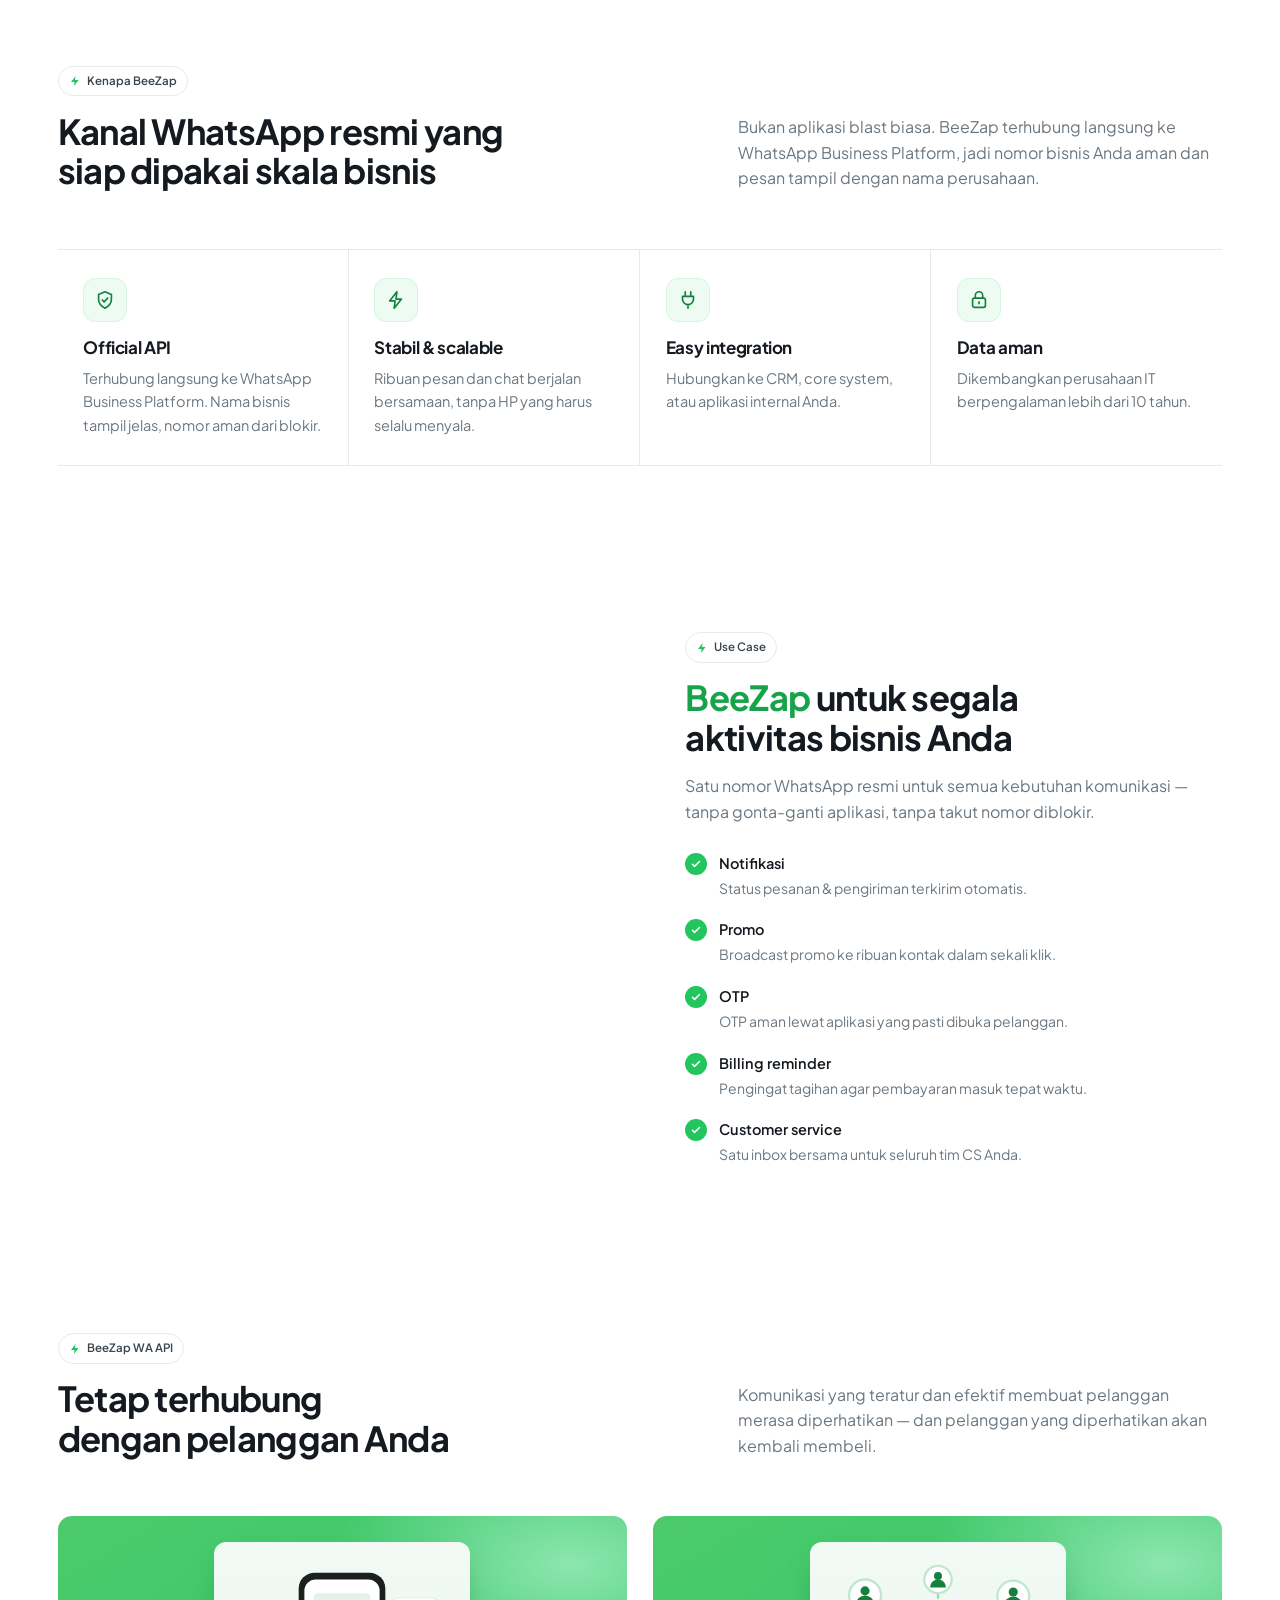
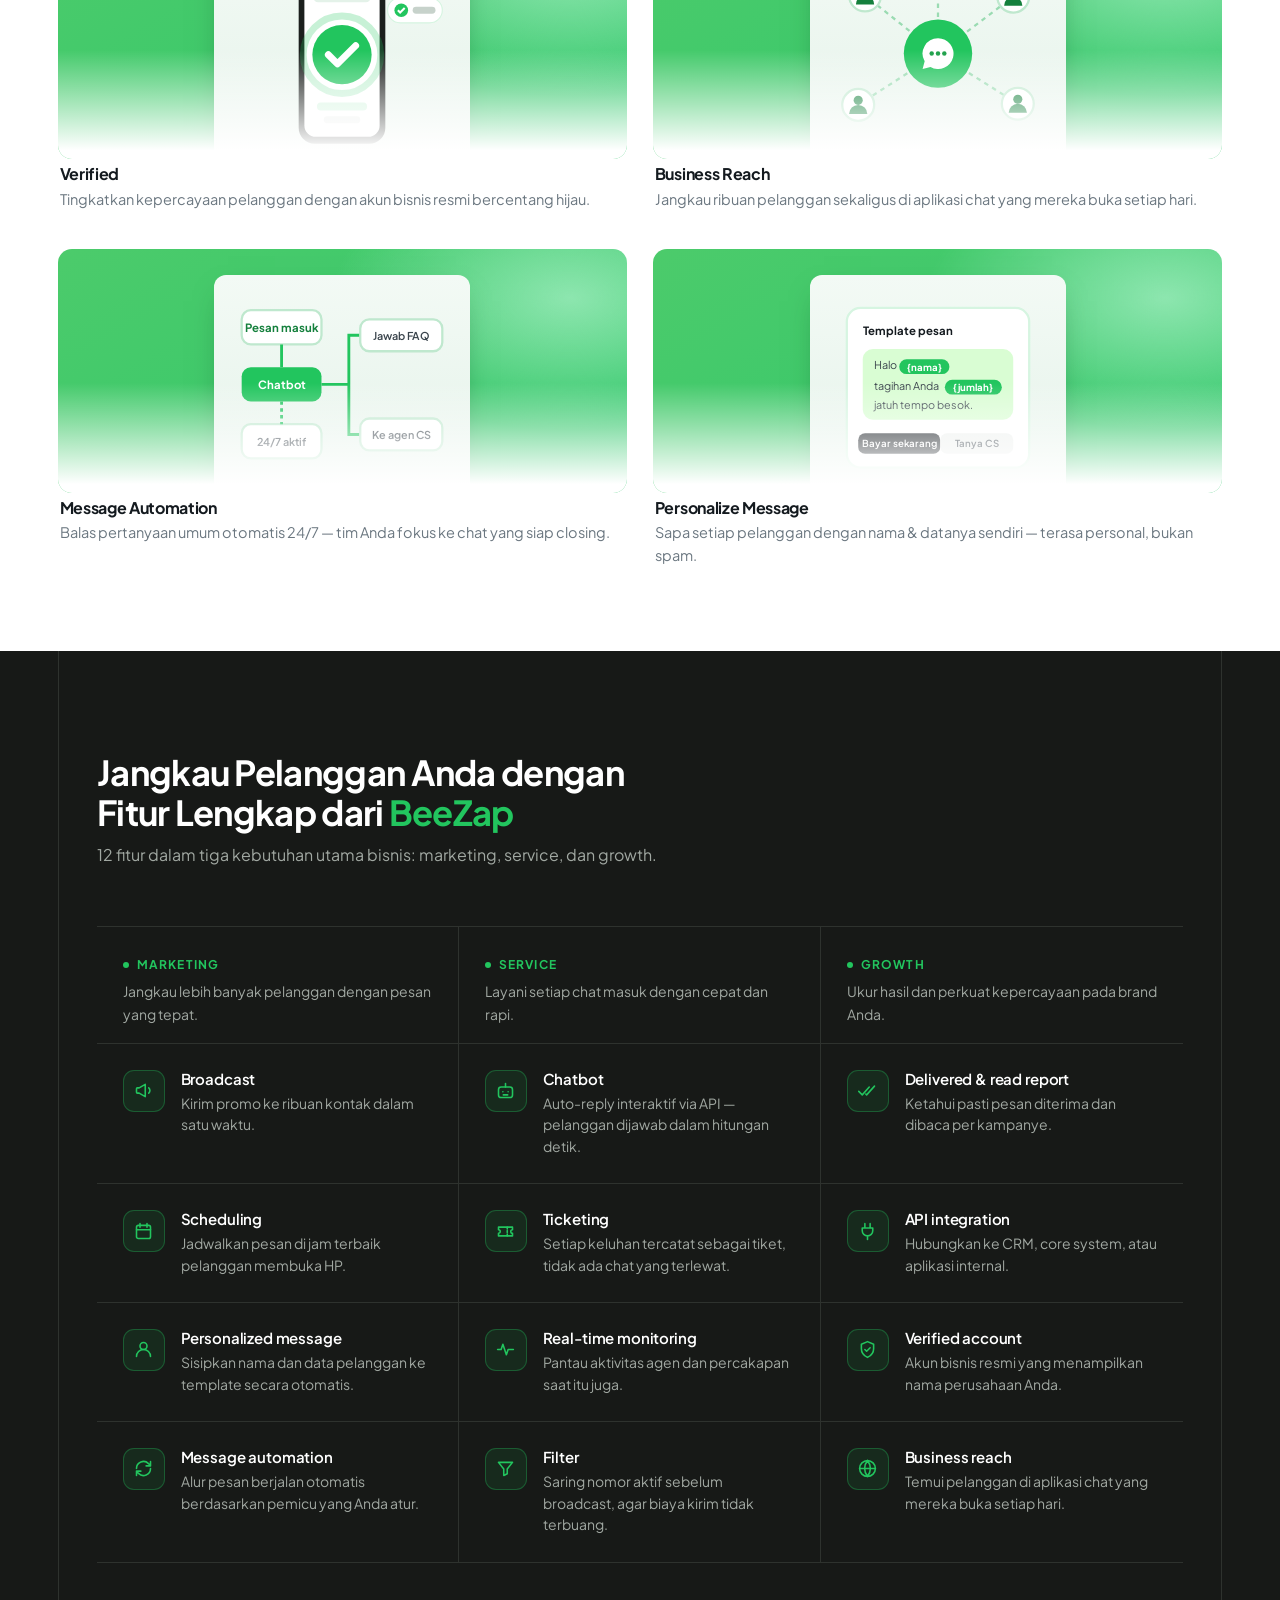
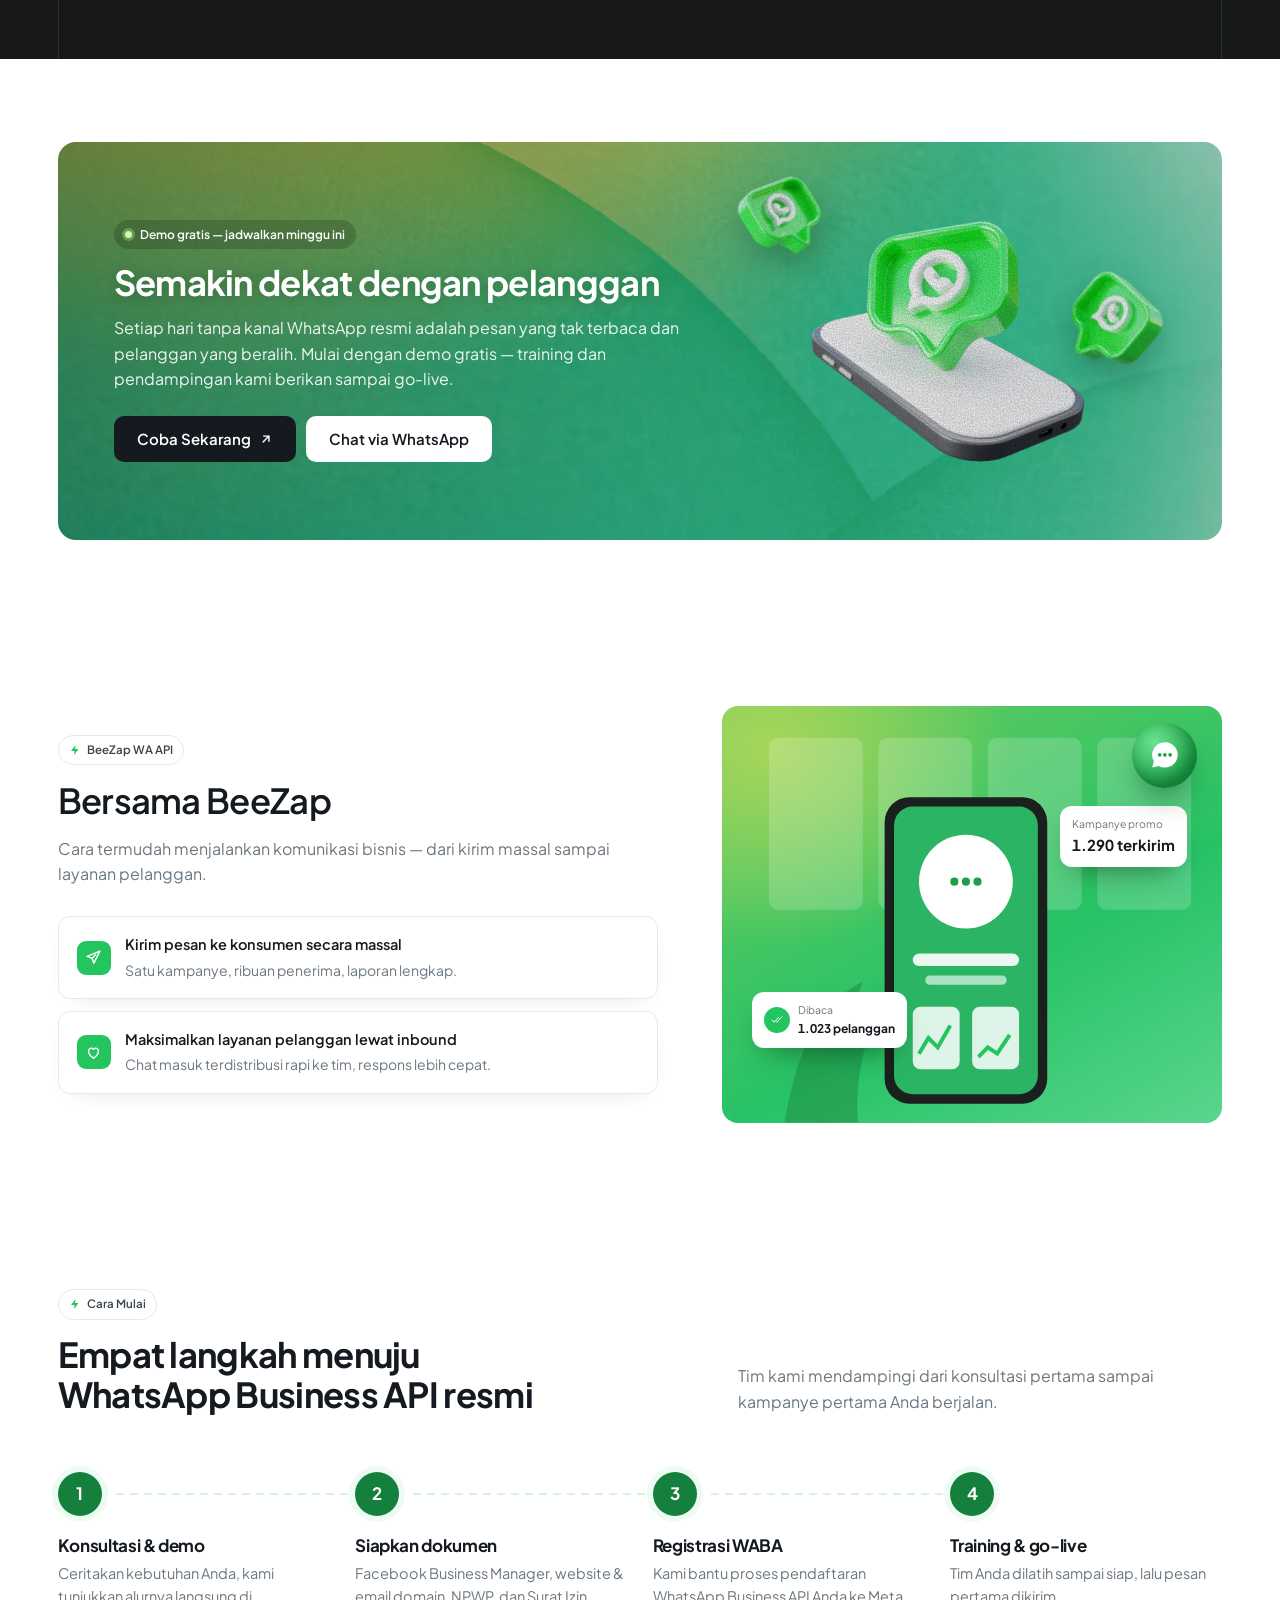
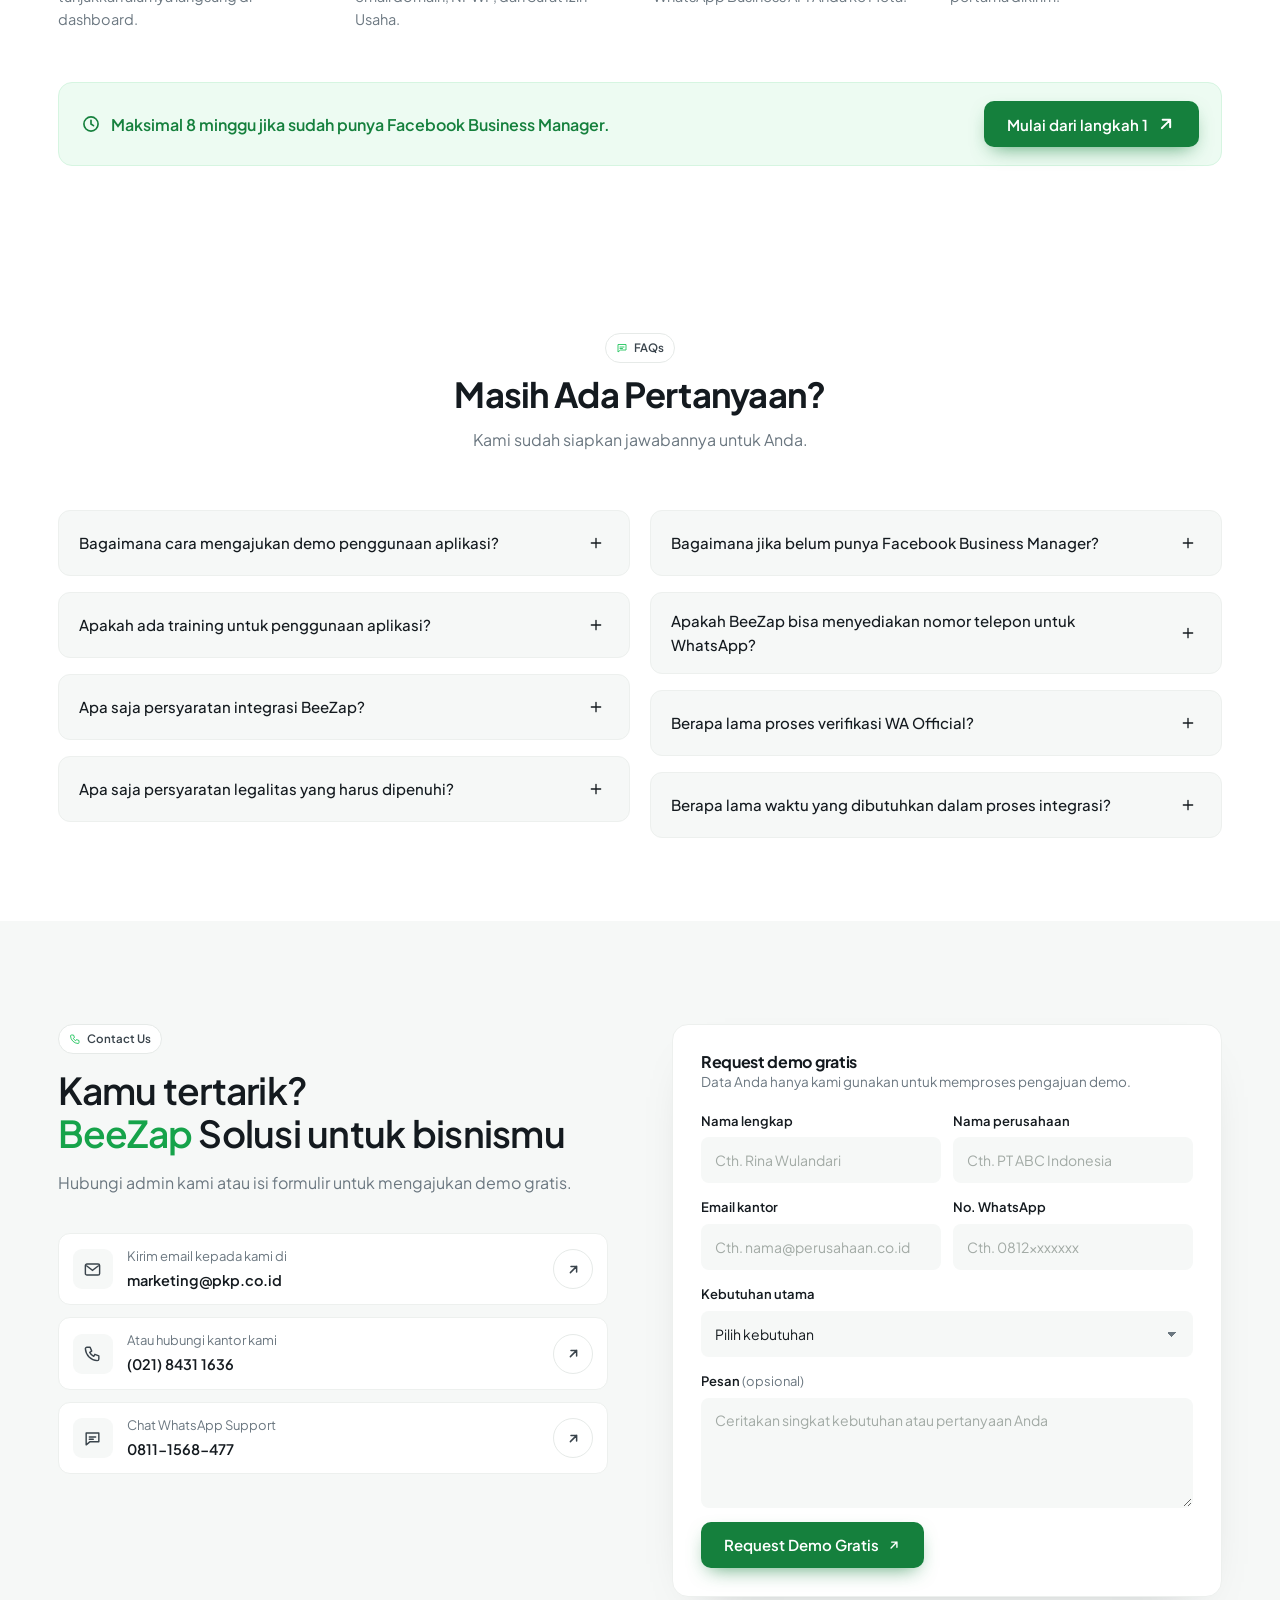
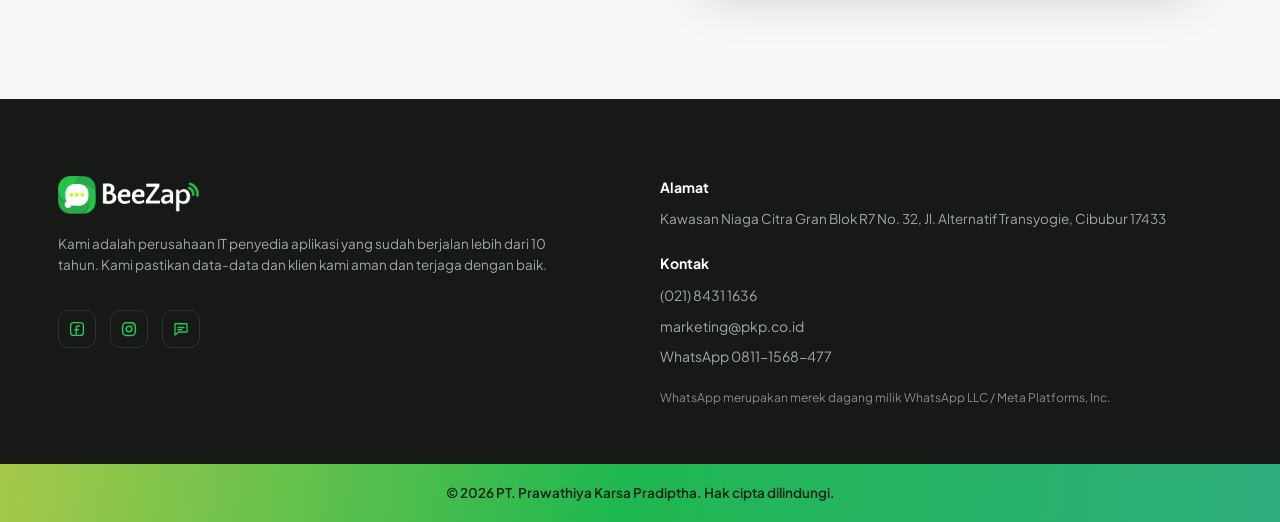
==== commit 97859c0b: "Update index.html" ====
--- a/index.html
+++ b/index.html
@@ -5,6 +5,7 @@
 <meta name="viewport" content="width=device-width, initial-scale=1, viewport-fit=cover">
 <title>BeeZap – WhatsApp Business API Official Partner</title>
 <meta name="description" content="WhatsApp Business API resmi untuk broadcast, chatbot, OTP, dan customer service. Request demo gratis.">
+<meta name="google-site-verification" content="Tj26ake737CqDrT3EwEhpUzbxkaB4Yn_ZXYNDUx_tws" />
 <meta name="theme-color" content="#15803D">
 <meta property="og:type" content="website">
 <meta property="og:title" content="BeeZap – WhatsApp Business API Official Partner">
--- a/css/style.css
+++ b/css/style.css
@@ -0,0 +1,355 @@
+:root{
+  color-scheme: light;
+  --green:#22C55E; --green-600:#16A34A; --green-ink:#16A34A; --btn:#15803D; --btn-hover:#166534;
+  --ease-out:cubic-bezier(.23,1,.32,1); --green-700:#15803D; --green-50:#EDFBF2; --green-100:#D6F5E1;
+  --lime:#A3CF4B;
+  --ink:#141A1F; --ink-2:#3A444C; --muted:#6B7780; --line:#E6EAE8; --surface:#F6F8F7; --white:#FFFFFF;
+  --dark:#171917; --dark-2:#202320; --dark-line:#2E322E; --dark-muted:#A1A8A2;
+  --blue:#2F6FEB; --navy:#1E2A8A; --cyan:#38BDF8; --red:#EF4444; --orange:#F97316;
+  --radius:14px; --radius-sm:10px;
+  --font:"Plus Jakarta Sans", ui-sans-serif, system-ui, -apple-system, "Segoe UI", Roboto, sans-serif;
+  --wrap:1320px; --gutter:clamp(20px,4.5vw,72px);
+  --sec-y:clamp(64px,6.5vw,128px); --head-gap:clamp(44px,4.5vw,80px);
+}
+*{box-sizing:border-box}
+[hidden]{display:none!important}
+html{scroll-behavior:smooth}
+html.lenis,html.lenis body{height:auto}
+.lenis.lenis-smooth{scroll-behavior:auto!important}
+.lenis.lenis-stopped{overflow:clip}
+@media (prefers-reduced-motion:reduce){html{scroll-behavior:auto}*{animation:none!important;transition:none!important}}
+body{margin:0;font-family:var(--font);font-size:16px;line-height:1.6;color:var(--ink);background:var(--white);-webkit-font-smoothing:antialiased}
+a{color:inherit;text-decoration:none}
+h1,h2,h3{margin:0;line-height:1.15;letter-spacing:-.02em;text-wrap:balance}
+p{margin:0}
+.wrap{max-width:calc(var(--wrap) + var(--gutter) * 2);margin-inline:auto;padding-inline:var(--gutter)}
+@media (min-width:1600px){:root{--wrap:1440px}body{font-size:17px}}
+@media (min-width:2200px){:root{--wrap:1600px}}
+:focus-visible{outline:2px solid var(--green);outline-offset:2px;border-radius:6px}
+.hl{color:var(--green-ink)}
+.dark .hl{color:var(--green)}
+
+/* ---------- buttons ---------- */
+.btn{display:inline-flex;align-items:center;justify-content:center;gap:8px;min-height:46px;font:600 15px/1 var(--font);padding:0 22px;border-radius:10px;border:1px solid transparent;cursor:pointer;transition:transform .16s var(--ease-out), box-shadow .16s var(--ease-out), background-color .16s}
+.btn:hover{transform:translateY(-1px)}
+.btn:active{transform:scale(.97)}
+.btn svg{transition:transform .16s var(--ease-out)}
+.btn:hover svg{transform:translate(2px,-2px)}
+.btn-green{background:var(--btn);color:#fff;box-shadow:0 8px 20px -8px rgba(21,128,61,.75)}
+.btn-green:hover{background:var(--btn-hover)}
+.btn-soft{background:#EEF1EF;color:var(--ink)}
+.btn-soft:hover{background:#E4E8E5}
+.btn-black{background:var(--ink);color:#fff}
+.btn-black:hover{background:#000}
+.btn-white{background:#fff;color:var(--ink)}
+.btn svg{width:14px;height:14px}
+
+/* ---------- badge / eyebrow ---------- */
+.badge{display:inline-flex;align-items:center;gap:6px;font-size:11.5px;font-weight:600;padding:5px 10px;border-radius:999px;border:1px solid var(--line);background:#fff;color:var(--ink-2)}
+.badge svg{width:12px;height:12px;color:var(--green)}
+.badge.on-dark{background:transparent;border-color:var(--dark-line);color:var(--dark-muted)}
+
+/* ---------- header ---------- */
+header.nav{position:sticky;top:env(safe-area-inset-top,0px);z-index:50;background:rgba(255,255,255,.88);backdrop-filter:saturate(1.4) blur(10px);border-bottom:1px solid var(--line)}
+.nav .wrap{display:flex;align-items:center;justify-content:space-between;height:66px;gap:16px}
+.logo{display:inline-flex;align-items:center;gap:8px;font-weight:800;font-size:19px;letter-spacing:-.02em}
+.logo svg{width:28px;height:28px}
+.logo img{display:block;height:34px;width:auto}
+.logo-foot img{height:38px}
+.logo sup{font-size:9px;font-weight:700;color:var(--muted);margin-left:1px}
+.nav-links{display:flex;gap:clamp(20px,2.4vw,40px);font-size:14px;font-weight:500;color:var(--ink-2)}
+.nav-links a{position:relative;padding:10px 0}
+.nav-links a::after{content:"";position:absolute;left:0;right:0;bottom:4px;height:2px;border-radius:2px;background:var(--green);transform:scaleX(0);transition:transform .2s var(--ease-out)}
+.nav-links a:hover{color:var(--ink)}
+.nav-links a:hover::after,.nav-links a.active::after{transform:scaleX(1)}
+.nav-right{display:flex;align-items:center;gap:18px}
+.nav-login{font-size:14px;font-weight:600;color:var(--ink-2);padding:12px 4px}
+.nav-login:hover{color:var(--green-ink)}
+.nav-cta{font-size:14px;min-height:42px;padding:0 16px}
+.menu-btn{display:none;background:none;border:1px solid var(--line);border-radius:10px;width:44px;height:44px;cursor:pointer;color:var(--ink)}
+.mobile-menu{display:none}
+@media (max-width:1080px){
+  .nav-links,.nav .nav-right{display:none}
+  .menu-btn{display:inline-grid;place-items:center}
+  .mobile-menu.open{display:grid;gap:4px;padding:10px 20px 18px;border-top:1px solid var(--line);background:#fff}
+  .mobile-menu a{padding:10px 0;font-weight:500}
+}
+
+/* ---------- hero ---------- */
+.hero{position:relative;overflow:hidden;padding-block:88px 0;text-align:center}
+.hero::before{content:"";position:absolute;inset:0;background-image:linear-gradient(var(--line) 1px,transparent 1px),linear-gradient(90deg,var(--line) 1px,transparent 1px);background-size:44px 44px;mask-image:radial-gradient(ellipse 70% 70% at 50% 35%,#000 20%,transparent 75%);-webkit-mask-image:radial-gradient(ellipse 70% 70% at 50% 35%,#000 20%,transparent 75%);opacity:.7}
+.hero::after{content:"";position:absolute;inset:-20% -10% auto;height:70%;background:conic-gradient(from 200deg at 50% 0%,transparent 0 40%,rgba(255,255,255,.9) 45%,transparent 50% 100%);pointer-events:none}
+.hero .wrap{position:relative;z-index:1}
+.hero h1{font-size:clamp(34px,4.4vw,78px);font-weight:700;margin:24px auto 22px;max-width:21ch}
+.hero .lead{max-width:min(680px,100%);margin:0 auto;color:var(--muted);font-size:clamp(16px,1.05vw,19px)}
+.hero-ctas{display:flex;gap:14px;justify-content:center;flex-wrap:wrap;margin-top:40px}
+.micro{margin-top:24px;font-size:13.5px;color:var(--muted);display:flex;gap:16px;justify-content:center;flex-wrap:wrap}
+.micro span{display:inline-flex;align-items:center;gap:6px}
+.micro svg{width:14px;height:14px;color:var(--green)}
+
+.hero-guides{position:absolute;top:0;bottom:0;left:50%;transform:translateX(-50%);width:min(calc(100% - var(--gutter) * 2),var(--wrap));border-inline:1px solid var(--line);pointer-events:none;mask-image:linear-gradient(to bottom,transparent,#000 40%);-webkit-mask-image:linear-gradient(to bottom,transparent,#000 40%)}
+.clients-label{position:relative;z-index:1;margin-top:96px;padding-bottom:16px;font-size:12px;font-weight:600;letter-spacing:.08em;text-transform:uppercase;color:var(--muted)}
+.clients{position:relative;z-index:1;border-block:1px solid var(--line);background:rgba(255,255,255,.75)}
+.clients .client-row{border-inline:1px solid var(--line)}
+.client-row{display:grid;grid-template-columns:repeat(5,1fr)}
+.client{display:flex;align-items:center;justify-content:center;gap:8px;height:84px;color:#8C968F;font-weight:700;font-size:13px;letter-spacing:.06em;border-right:1px solid var(--line)}
+.client:last-child{border-right:0}
+.client svg{width:26px;height:26px}
+@media (max-width:720px){.client-row{grid-template-columns:repeat(3,1fr)}.client:nth-child(n+4){display:none}.client:nth-child(3){border-right:0}}
+
+/* ---------- dashboard mock ---------- */
+.showcase{padding-block:clamp(80px,7vw,136px) var(--sec-y);perspective:1600px}
+.dash-shot{display:block;width:100%;height:auto;aspect-ratio:2240/1248;border-radius:18px;transform-origin:50% 100%;transform:rotateX(var(--tilt,0deg)) scale(var(--sc,1));will-change:transform;box-shadow:0 40px 80px -50px rgba(10,80,40,.55)}
+.frame{border-radius:18px;padding:clamp(18px,5vw,56px) clamp(14px,7vw,78px) 0;background:
+  radial-gradient(120% 90% at 0% 0%,#B7D94F 0%,transparent 45%),
+  radial-gradient(90% 90% at 100% 60%,#34D17A 0%,transparent 55%),
+  linear-gradient(160deg,#8CCB4E,#2DC56A 55%,#7FDDA4);overflow:hidden}
+.dash{background:#fff;border-radius:12px 12px 0 0;display:grid;grid-template-columns:170px 1fr;min-height:360px;box-shadow:0 30px 60px -30px rgba(0,60,20,.45);font-size:11px;color:var(--ink-2);text-align:left}
+.dash-side{border-right:1px solid var(--line);padding:14px 10px}
+.dash-side .logo{font-size:13px;margin:0 4px 16px}
+.dash-side .logo svg{width:18px;height:18px}
+.dash-side .item{display:flex;align-items:center;gap:8px;padding:7px 8px;border-radius:6px;color:var(--muted)}
+.dash-side .item i{width:10px;height:10px;border-radius:3px;border:1.5px solid currentColor;display:block}
+.dash-side .item.active{background:var(--green-50);color:var(--green-700);font-weight:600}
+.dash-main{padding:14px 18px 0;background:#FAFCFB;min-width:0}
+.dash-top{display:flex;justify-content:space-between;align-items:center;margin-bottom:12px}
+.dash-top b{font-size:14px;color:var(--green-700)}
+.dash-user{display:flex;align-items:center;gap:6px}
+.dash-user span{width:20px;height:20px;border-radius:50%;background:var(--green);display:block}
+.dash-note{display:flex;justify-content:space-between;align-items:center;margin-bottom:12px;color:var(--green-700)}
+.dash-note em{font-style:normal;background:var(--btn);color:#fff;padding:4px 9px;border-radius:5px;font-weight:600}
+.stats{display:grid;grid-template-columns:repeat(3,1fr);gap:10px;margin-bottom:12px}
+.stat{background:#fff;border:1px solid var(--line);border-radius:8px;padding:10px 12px;display:flex;justify-content:space-between;align-items:center}
+.stat small{display:block;color:var(--muted);font-size:10px}
+.stat strong{font-size:17px;color:var(--ink);font-variant-numeric:tabular-nums}
+.stat .ic{width:26px;height:26px;border-radius:6px}
+.chart{background:#fff;border:1px solid var(--line);border-radius:8px 8px 0 0;padding:10px 12px 6px}
+.chart svg{width:100%;height:auto;display:block}
+.legend{display:flex;gap:12px;justify-content:center;font-size:10px;color:var(--muted);padding-top:4px}
+.legend i{display:inline-block;width:8px;height:8px;border-radius:2px;margin-right:4px;vertical-align:-1px}
+@media (max-width:720px){.dash{grid-template-columns:1fr}.dash-side{display:none}.stats{grid-template-columns:1fr 1fr}.stat:nth-child(3){display:none}}
+
+/* ---------- section scaffolding ---------- */
+section{scroll-margin-top:80px}
+.sec{padding-block:var(--sec-y)}
+.sec-head{display:grid;grid-template-columns:1.3fr 1fr;gap:clamp(24px,4vw,72px);align-items:end;margin-bottom:var(--head-gap)}
+.sec-head h2,.h2{font-size:clamp(26px,2.7vw,46px);font-weight:700}
+.sec-head p{color:var(--muted)}
+.stack{display:grid;gap:clamp(14px,1.2vw,20px);justify-items:start}
+@media (max-width:820px){:root{--sec-y:56px;--head-gap:36px}.sec-head{grid-template-columns:1fr}.hero{padding-top:64px}.clients-label{margin-top:64px}}
+
+/* ---------- use cases ---------- */
+.usecase{display:grid;grid-template-columns:1.05fr 1fr;gap:clamp(32px,5vw,96px);align-items:center}
+.phone-scene{position:relative;aspect-ratio:1284/1012;max-width:100%;border-radius:16px;background:url("../assets/img/banner-bg.webp") 30% center/cover no-repeat,#4CC46E;mask-image:linear-gradient(to bottom,#000 72%,transparent 98%);-webkit-mask-image:linear-gradient(to bottom,#000 72%,transparent 98%)}
+.phone-scene .clip{position:absolute;inset:0;overflow:hidden;border-radius:16px}
+.phone-scene .base{position:absolute;left:25.5%;top:33.5%;width:49%;height:auto;display:block;transform:translate3d(0,var(--py,0px),0);will-change:transform;filter:drop-shadow(0 30px 40px rgba(0,50,20,.3))}
+.wa{position:absolute;will-change:transform;transform:translate3d(var(--x,0px),var(--y,0px),0) rotate(var(--r,0deg)) scale(var(--s,1))}
+.wa img{display:block;width:100%;height:auto;filter:drop-shadow(0 22px 26px rgba(0,60,25,.35));animation:bob 5.5s ease-in-out infinite}
+.wa.w2 img{animation-duration:6.5s;animation-delay:-3s}
+@keyframes bob{0%,100%{transform:translateY(0) rotate(0)}50%{transform:translateY(-10px) rotate(-3deg)}}
+.panel{position:relative;border-radius:16px;aspect-ratio:1.28;max-width:100%;overflow:hidden;background:radial-gradient(80% 80% at 10% 10%,#A7D65A,transparent 60%),linear-gradient(150deg,#6CCB5F,#27C266 60%,#5AD68E)}
+.phone{position:absolute;left:50%;bottom:-18%;transform:translateX(-50%);width:50%;aspect-ratio:.52;background:#1B1F1D;border-radius:30px;padding:8px;box-shadow:0 30px 50px -20px rgba(0,40,10,.5)}
+.screen{background:#EFEAE2;border-radius:23px;height:100%;overflow:hidden;display:flex;flex-direction:column}
+.screen-top{background:#fff;display:flex;align-items:center;gap:6px;padding:18px 10px 8px;font-weight:700;font-size:11px}
+.screen-top svg{width:16px;height:16px}
+.msgs{padding:8px;display:flex;flex-direction:column;gap:6px;font-size:9.5px;line-height:1.35}
+.msg{max-width:78%;padding:6px 8px;border-radius:8px;background:#fff;box-shadow:0 1px 0 rgba(0,0,0,.06)}
+.msg.out{align-self:flex-end;background:#D9FDD3}
+.msg small{display:block;text-align:right;color:#8a948e;font-size:8px}
+.day{align-self:center;background:#fff;color:#7b857f;font-size:8px;padding:2px 8px;border-radius:6px}
+.bubble3d{position:absolute;width:23%;aspect-ratio:1;border-radius:50%;background:radial-gradient(circle at 35% 30%,#6BE38F,#1C9F48 70%);box-shadow:inset -6px -8px 14px rgba(0,60,20,.35),0 18px 30px -10px rgba(0,50,15,.5);display:grid;place-items:center}
+.bubble3d svg{width:52%;height:52%}
+.float{animation:float 5s ease-in-out infinite}
+.float.d2{animation-delay:-2.5s}
+@keyframes float{50%{transform:translateY(-8px)}}
+.checklist{list-style:none;padding:0;margin:12px 0 0;display:grid;gap:clamp(16px,1.4vw,22px)}
+.checklist li{display:grid;grid-template-columns:22px 1fr;gap:12px;align-items:start}
+.checklist .ck{width:22px;height:22px;border-radius:50%;background:var(--green);display:grid;place-items:center;margin-top:1px}
+.checklist .ck svg{width:12px;height:12px;color:#fff}
+.checklist b{display:block;font-size:14.5px;font-weight:600}
+.checklist span{font-size:14px;color:var(--muted)}
+@media (max-width:820px){.usecase{grid-template-columns:1fr;gap:32px}}
+
+/* ---------- benefit cards ---------- */
+.cards{display:grid;grid-template-columns:1fr 1fr;gap:clamp(32px,3vw,56px) clamp(20px,2vw,32px)}
+.card-art{position:relative;height:clamp(240px,19vw,340px);border-radius:14px;overflow:hidden;background:radial-gradient(70% 90% at 90% 20%,#8DE6AF,transparent 60%),linear-gradient(150deg,#4CCB6B,#2FC76B)}
+.card-art::after{content:"";position:absolute;inset:auto 0 0;height:45%;background:linear-gradient(to bottom,rgba(255,255,255,0),#fff 92%)}
+.art{position:absolute;left:50%;top:26px;transform:translateX(-50%);width:min(clamp(250px,20vw,360px),62%);height:calc(100% - 20px);border-radius:12px;background:linear-gradient(180deg,#F3FAF5,#E4F2E9);box-shadow:0 12px 30px -14px rgba(0,60,20,.5);padding:14px;display:grid;place-items:center}
+.art svg{width:100%;height:100%}
+.cards article .art{transition:transform .35s var(--ease-out)}
+.cards article:hover .art{transform:translateX(-50%) translateY(-6px)}
+.card-body{padding:6px 2px 0}
+.card-body h3{font-size:16px;font-weight:700;margin-bottom:4px}
+.card-body p{font-size:14.5px;color:var(--muted)}
+@media (max-width:720px){.cards{grid-template-columns:1fr}}
+
+/* ---------- dark features ---------- */
+.dark{background:var(--dark);color:#fff}
+.dark .wrap>.inner{border-inline:1px solid var(--dark-line);padding:clamp(72px,8vw,152px) clamp(16px,3vw,40px) clamp(72px,7.5vw,144px)}
+.dark h2{font-size:clamp(26px,2.7vw,46px);font-weight:700;max-width:28ch}
+.dark .sub{color:var(--dark-muted);margin-top:10px}
+.feat-grid{margin-top:44px;display:grid;grid-template-columns:repeat(3,1fr);border-top:1px solid var(--dark-line)}
+.feat{padding:clamp(24px,2vw,34px) clamp(20px,2vw,32px);border-bottom:1px solid var(--dark-line);border-right:1px solid var(--dark-line);transition:background .2s}
+.feat:nth-child(3n){border-right:0}
+.feat:hover{background:var(--dark-2)}
+.feat .ic{width:42px;height:42px;border-radius:11px;background:rgba(34,197,94,.1);border:1px solid rgba(34,197,94,.32);display:grid;place-items:center;margin-bottom:18px;transition:background-color .2s,transform .25s var(--ease-out)}
+.feat .ic svg{width:21px;height:21px;color:var(--green)}
+.feat:hover .ic{background:rgba(34,197,94,.2);transform:translateY(-2px)}
+.feat h3{font-size:15px;font-weight:600;margin-bottom:6px;letter-spacing:-.01em}
+.feat p{font-size:14px;color:var(--dark-muted);line-height:1.55}
+@media (max-width:820px){.feat-grid{grid-template-columns:1fr 1fr}.feat:nth-child(3n){border-right:1px solid var(--dark-line)}.feat:nth-child(2n){border-right:0}}
+@media (max-width:520px){.feat-grid{grid-template-columns:1fr}.feat{border-right:0!important}}
+
+/* ---------- CTA banner ---------- */
+.cta-band{position:relative;border-radius:18px;overflow:hidden;padding:clamp(28px,5vw,56px);display:grid;grid-template-columns:1.4fr 1fr;align-items:center;gap:24px;color:#fff;background:linear-gradient(90deg,rgba(6,58,34,.42),rgba(6,58,34,.12) 55%,rgba(6,58,34,0)),url("../assets/img/banner-bg.webp") center/cover no-repeat,#2FAE7E}
+.cta-band h2{font-size:clamp(26px,2.7vw,46px);font-weight:700;text-shadow:0 1px 12px rgba(0,50,25,.25)}
+.cta-band p{margin-top:12px;max-width:52ch;opacity:.92}
+.cta-band .row{display:flex;gap:10px;flex-wrap:wrap;margin-top:24px}
+.cta-band .eyebrow{display:inline-flex;align-items:center;gap:8px;font-size:12px;font-weight:600;background:rgba(0,0,0,.18);padding:5px 11px;border-radius:999px;margin-bottom:14px}
+.cta-band .eyebrow i{width:7px;height:7px;border-radius:50%;background:#C8FF9E;box-shadow:0 0 0 3px rgba(200,255,158,.3);animation:pulse 1.8s infinite}
+@keyframes pulse{50%{box-shadow:0 0 0 6px rgba(200,255,158,0)}}
+.cta-art{position:relative;aspect-ratio:3/2;width:100%;max-width:clamp(360px,34vw,560px);justify-self:end}
+.cta-art .banner-phone{position:absolute;inset:0;width:100%;height:100%;display:block}
+.cta-art .wa img{filter:drop-shadow(0 14px 16px rgba(0,50,20,.3))}
+@media (max-width:820px){.cta-band{grid-template-columns:1fr}.cta-art{justify-self:center;max-width:360px}}
+
+/* ---------- bersama ---------- */
+.together{display:grid;grid-template-columns:1.2fr 1fr;gap:clamp(32px,5vw,96px);align-items:center}
+.together .h2{font-weight:600}
+.perk{display:flex;gap:14px;align-items:center;padding:16px 18px;border:1px solid var(--line);border-radius:12px;background:#fff;box-shadow:0 8px 24px -18px rgba(20,26,31,.3);width:100%}
+.perk .ic{flex:none;width:34px;height:34px;border-radius:9px;background:var(--green);display:grid;place-items:center}
+.perk .ic svg{width:17px;height:17px;color:#fff}
+.perk b{display:block;font-size:14.5px;font-weight:600}
+.perk span{font-size:14px;color:var(--muted)}
+.perks{display:grid;gap:12px;width:100%;margin-top:14px}
+.together .panel{aspect-ratio:1.2}
+@media (max-width:820px){.together{grid-template-columns:1fr}}
+
+/* ---------- FAQ ---------- */
+.faq-head{text-align:center;display:grid;justify-items:center;gap:12px;margin-bottom:var(--head-gap)}
+.faq-head p{color:var(--muted)}
+.faq-grid{display:grid;grid-template-columns:1fr 1fr;gap:16px 20px;align-items:start}
+.faq-col{display:grid;gap:16px}
+details.qa{background:var(--surface);border:1px solid #EDF0EE;border-radius:12px}
+details.qa.is-open{background:#fff;border-color:var(--line);box-shadow:0 10px 30px -22px rgba(20,26,31,.4)}
+details.qa summary{list-style:none;cursor:pointer;display:flex;justify-content:space-between;gap:16px;align-items:center;min-height:64px;padding:16px 20px;font-size:15px;font-weight:500;border-radius:12px}
+details.qa summary:hover{color:var(--green-ink)}
+details.qa summary::-webkit-details-marker{display:none}
+details.qa{transition:background-color .25s,box-shadow .3s var(--ease-out),border-color .25s}
+details.qa summary .pm{flex:none;width:26px;height:26px;display:grid;place-items:center;border-radius:50%;transition:transform .3s var(--ease-out),background-color .2s,color .2s}
+.ans-wrap{overflow:hidden}
+details.qa.is-open summary .pm{transform:rotate(45deg);background:var(--green-50);color:var(--green-700)}
+details.qa .ans{padding:0 20px 20px;font-size:14.5px;color:var(--muted)}
+@media (max-width:820px){.faq-grid{grid-template-columns:1fr}}
+
+/* ---------- contact ---------- */
+.contact{background:var(--surface);padding-block:clamp(80px,8vw,152px)}
+.contact-grid{display:grid;grid-template-columns:1fr 1fr;gap:clamp(32px,5vw,96px);align-items:start}
+.contact h2{font-size:clamp(28px,2.9vw,48px);font-weight:600}
+.contact .muted{color:var(--muted)}
+.channels{display:grid;gap:12px;margin-top:22px;width:100%}
+.channel{display:grid;grid-template-columns:40px 1fr 40px;gap:14px;align-items:center;background:#fff;border:1px solid #EDF0EE;border-radius:12px;padding:12px 14px;transition:border-color .2s,box-shadow .25s var(--ease-out),transform .25s var(--ease-out)}
+a.channel:hover{border-color:rgba(34,197,94,.45);box-shadow:0 12px 28px -20px rgba(21,128,61,.6);transform:translateY(-1px)}
+.go{width:40px;height:40px;border-radius:50%;border:1px solid var(--line);background:#fff;display:grid;place-items:center;color:var(--ink-2);transition:background-color .2s,border-color .2s,color .2s}
+.go svg{width:15px;height:15px;transition:transform .25s var(--ease-out)}
+a.channel:hover .go{background:var(--btn);border-color:var(--btn);color:#fff}
+a.channel:hover .go svg{transform:translate(2px,-2px)}
+.channel .ic{width:40px;height:40px;border-radius:9px;background:var(--surface);display:grid;place-items:center}
+.channel .ic svg{width:19px;height:19px;color:var(--ink-2)}
+.channel small{display:block;color:var(--muted);font-size:13px}
+.channel strong{font-size:14.5px;font-weight:600}
+.copy{width:40px;height:40px;border-radius:50%;border:1px solid var(--line);background:#fff;display:grid;place-items:center;cursor:pointer;color:var(--ink-2)}
+.copy svg{width:15px;height:15px}
+.copy:hover{border-color:var(--green);color:var(--green-ink)}
+.copy{transition:background-color .15s,border-color .15s,color .15s,transform .12s var(--ease-out)}
+.copy:active{transform:scale(.94)}
+.copy.ok{background:var(--green);border-color:var(--green);color:#fff}
+.form{background:#fff;border-radius:16px;padding:28px;border:1px solid #EDF0EE;box-shadow:0 20px 50px -35px rgba(20,26,31,.35)}
+.form h3{font-size:16px;font-weight:700}
+.form .note{font-size:13.5px;color:var(--muted);margin-bottom:18px}
+.field{display:grid;gap:6px;margin-bottom:14px}
+.field label{font-size:13px;font-weight:600}
+.field input{height:46px}
+.field input,.field textarea,.field select{font:400 14px var(--font);color:var(--ink);background:var(--surface);border:1px solid transparent;border-radius:8px;padding:12px 13px;outline:none;width:100%;transition:border-color .15s,background .15s}
+.field textarea{min-height:110px;resize:vertical}
+.field input:focus,.field textarea:focus{border-color:var(--green);background:#fff}
+.field input::placeholder,.field textarea::placeholder{color:#A2AAA5}
+.two{display:grid;grid-template-columns:1fr 1fr;gap:12px}
+.field .err{font-size:13px;color:#B91C1C;display:flex;gap:6px;align-items:center}
+.field input[aria-invalid="true"]{border-color:#DC2626;background:#FEF2F2}
+.btn[disabled]{opacity:.7;cursor:progress}
+.spin{width:16px;height:16px;border:2px solid rgba(255,255,255,.4);border-top-color:#fff;border-radius:50%;animation:spin .7s linear infinite}
+@keyframes spin{to{transform:rotate(360deg)}}
+.form-msg{margin-top:12px;font-size:13px;padding:10px 12px;border-radius:8px;background:var(--green-50);color:var(--green-700)}
+@media (max-width:820px){.contact-grid{grid-template-columns:1fr}}
+@media (max-width:480px){.two{grid-template-columns:1fr}.form{padding:20px}}
+
+/* ---------- kenapa beezap ---------- */
+.why-grid{display:grid;grid-template-columns:repeat(4,1fr);border-block:1px solid var(--line)}
+.why-item{padding:clamp(22px,2.2vw,36px) clamp(18px,2vw,30px);border-right:1px solid var(--line);display:grid;gap:10px;align-content:start}
+.why-item:last-child{border-right:0}
+.why-item .ic{width:44px;height:44px;border-radius:12px;background:var(--green-50);border:1px solid var(--green-100);display:grid;place-items:center;margin-bottom:6px}
+.why-item .ic svg{width:22px;height:22px;color:var(--green-700)}
+.why-item h3{font-size:17px;font-weight:700}
+.why-item p{font-size:14.5px;color:var(--muted)}
+@media (max-width:980px){.why-grid{grid-template-columns:1fr 1fr}.why-item:nth-child(2){border-right:0}.why-item:nth-child(-n+2){border-bottom:1px solid var(--line)}}
+@media (max-width:560px){.why-grid{grid-template-columns:1fr}.why-item{border-right:0;border-bottom:1px solid var(--line)}.why-item:last-child{border-bottom:0}}
+
+/* ---------- feature categories ---------- */
+.cat-grid{margin-top:var(--head-gap);display:grid;grid-template-columns:repeat(3,1fr);grid-template-rows:repeat(5,auto);border-top:1px solid var(--dark-line)}
+.cat{border-right:1px solid var(--dark-line);display:grid;grid-row:span 5;grid-template-rows:subgrid}
+@supports not (grid-template-rows:subgrid){.cat{display:block}.cat-head{min-height:118px}}
+.cat:last-child{border-right:0}
+.cat-head{padding:22px clamp(20px,2vw,32px) 18px;border-bottom:1px solid var(--dark-line)}
+.cat-head b{display:inline-flex;align-items:center;gap:8px;font-size:12px;font-weight:700;letter-spacing:.1em;text-transform:uppercase;color:var(--green)}
+.cat-head b::before{content:"";width:6px;height:6px;border-radius:50%;background:var(--green)}
+.cat-head span{display:block;margin-top:6px;font-size:14px;color:var(--dark-muted)}
+.cat .feat{border-right:0;display:grid;grid-template-columns:42px 1fr;gap:16px;align-items:start}
+.cat .feat .ic{margin-bottom:0}
+@media (max-width:900px){.cat-grid{grid-template-columns:1fr;grid-template-rows:none}.cat{border-right:0;display:block;grid-row:auto}.cat-head{min-height:0}}
+
+/* ---------- cara mulai ---------- */
+.steps{list-style:none;margin:0;padding:0;display:grid;grid-template-columns:repeat(4,1fr);gap:clamp(16px,2vw,28px);counter-reset:step}
+.step{position:relative;padding-top:64px}
+.step::before{counter-increment:step;content:counter(step);position:absolute;top:0;left:0;width:44px;height:44px;border-radius:50%;background:var(--btn);color:#fff;font-weight:700;font-size:17px;display:grid;place-items:center;box-shadow:0 0 0 6px var(--green-50)}
+.step::after{content:"";position:absolute;top:21px;left:58px;right:calc(-1 * clamp(16px,2vw,28px));height:2px;background:repeating-linear-gradient(90deg,var(--green-100) 0 8px,transparent 8px 14px)}
+.step:last-child::after{display:none}
+.step h3{font-size:17px;font-weight:700;margin-bottom:6px}
+.step p{font-size:14.5px;color:var(--muted)}
+.timeline-note{margin-top:clamp(40px,4vw,64px);display:flex;flex-wrap:wrap;gap:14px 24px;align-items:center;justify-content:space-between;padding:18px 22px;border-radius:14px;background:var(--green-50);border:1px solid var(--green-100)}
+.timeline-note p{display:flex;gap:10px;align-items:center;font-weight:600;color:var(--green-700)}
+.timeline-note svg{width:20px;height:20px;flex:none}
+@media (max-width:900px){.steps{grid-template-columns:1fr 1fr;row-gap:36px}.step:nth-child(2)::after{display:none}}
+@media (max-width:520px){.steps{grid-template-columns:1fr}.step::after{display:none}}
+
+.clients .client{font-family:var(--font);font-weight:800;font-size:clamp(14px,1.1vw,18px);letter-spacing:.02em;color:#8C968F;height:clamp(84px,6.5vw,112px);padding-inline:clamp(14px,2vw,32px)}
+.client-logo{display:block;max-width:100%;max-height:clamp(34px,3vw,52px);width:auto;height:auto;object-fit:contain;filter:grayscale(1);opacity:.72;transition:filter .3s var(--ease-out),opacity .3s var(--ease-out)}
+.client:hover .client-logo{filter:none;opacity:1}
+.field select{height:46px;appearance:none;background-image:linear-gradient(45deg,transparent 50%,var(--muted) 50%),linear-gradient(135deg,var(--muted) 50%,transparent 50%);background-position:calc(100% - 20px) 50%,calc(100% - 15px) 50%;background-size:5px 5px;background-repeat:no-repeat;padding-right:36px}
+.field select:focus{border-color:var(--green);background-color:#fff;outline:none}
+.field .opt{font-weight:400;color:var(--muted)}
+.form-msg .btn{margin-top:10px;min-height:42px}
+.foot-links{display:grid;gap:8px;margin-top:6px}
+.foot-links a{color:var(--dark-muted);font-size:14px}
+.foot-links a:hover{color:#fff}
+.disclaimer{max-width:none!important;font-size:12px!important;margin-top:20px!important;opacity:.8}
+
+/* ---------- sticky mobile CTA ---------- */
+.sticky-cta{position:fixed;left:0;right:0;bottom:0;z-index:60;padding:10px 16px calc(10px + env(safe-area-inset-bottom,0px));background:rgba(255,255,255,.94);backdrop-filter:blur(10px);border-top:1px solid var(--line);display:none;gap:10px;transform:translateY(110%);transition:transform .3s var(--ease-out)}
+.sticky-cta.show{transform:none}
+.sticky-cta .btn{flex:1}
+@media (max-width:720px){.sticky-cta{display:flex}}
+#barChart rect.bar{transform-box:fill-box;transform-origin:bottom;animation:grow .7s var(--ease-out) both}
+@keyframes grow{from{transform:scaleY(.15)}}
+
+/* ---------- footer ---------- */
+footer{background:var(--dark);color:#fff}
+.foot{display:grid;grid-template-columns:1fr 1fr;gap:40px;padding-block:clamp(64px,6vw,112px) clamp(48px,4.5vw,80px)}
+.foot p{color:var(--dark-muted);font-size:13.5px;max-width:52ch;margin-top:12px}
+.foot h4{margin:0 0 10px;font-size:14px}
+.socials{display:flex;gap:14px;margin-top:34px}
+.socials a{width:38px;height:38px;border-radius:10px;border:1px solid var(--dark-line);display:grid;place-items:center;color:var(--green)}
+.socials a:hover{background:var(--dark-2)}
+.socials svg{width:18px;height:18px}
+.copyright{background:linear-gradient(100deg,#A6C94A 0%,#1FB84F 48%,#2FAE7E 100%);color:#0E2416;text-align:center;font-size:13.5px;font-weight:600;padding-block:18px;padding-inline:var(--gutter)}
+@media (max-width:720px){.foot{grid-template-columns:1fr}}
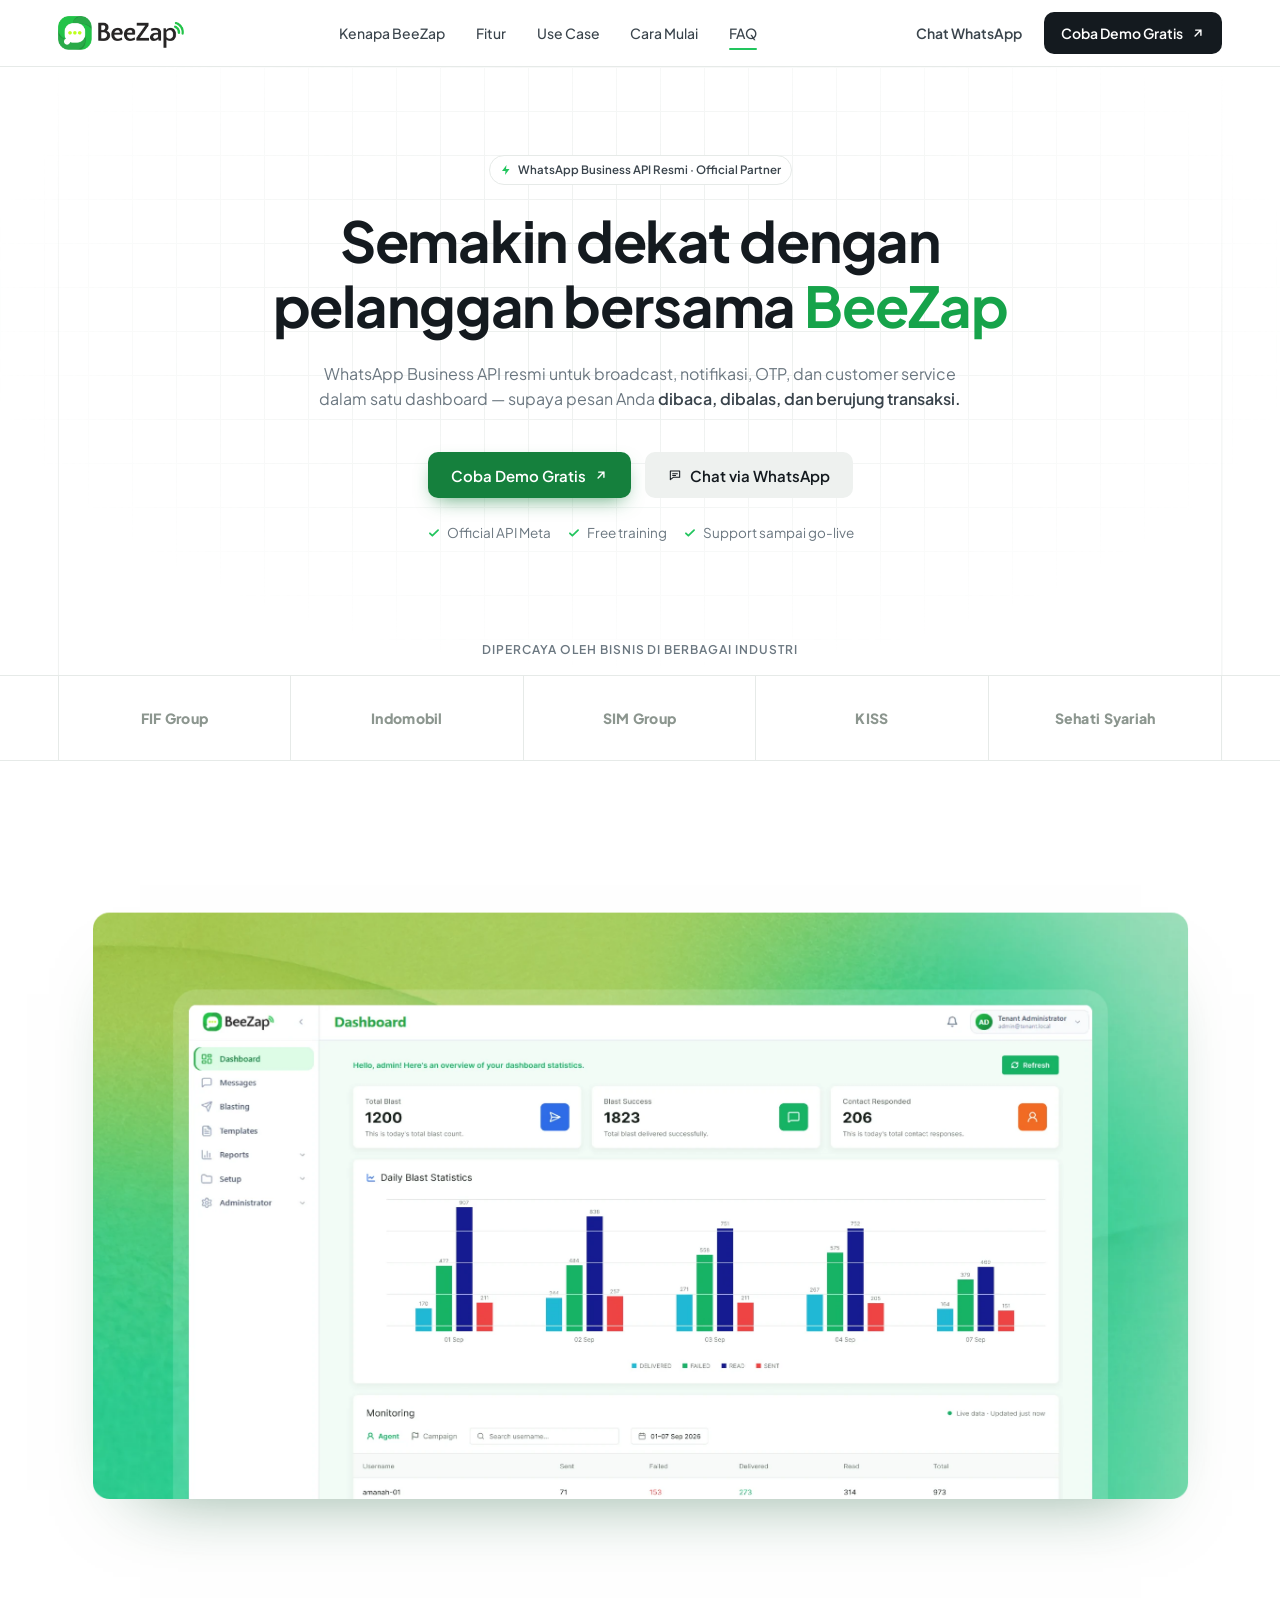
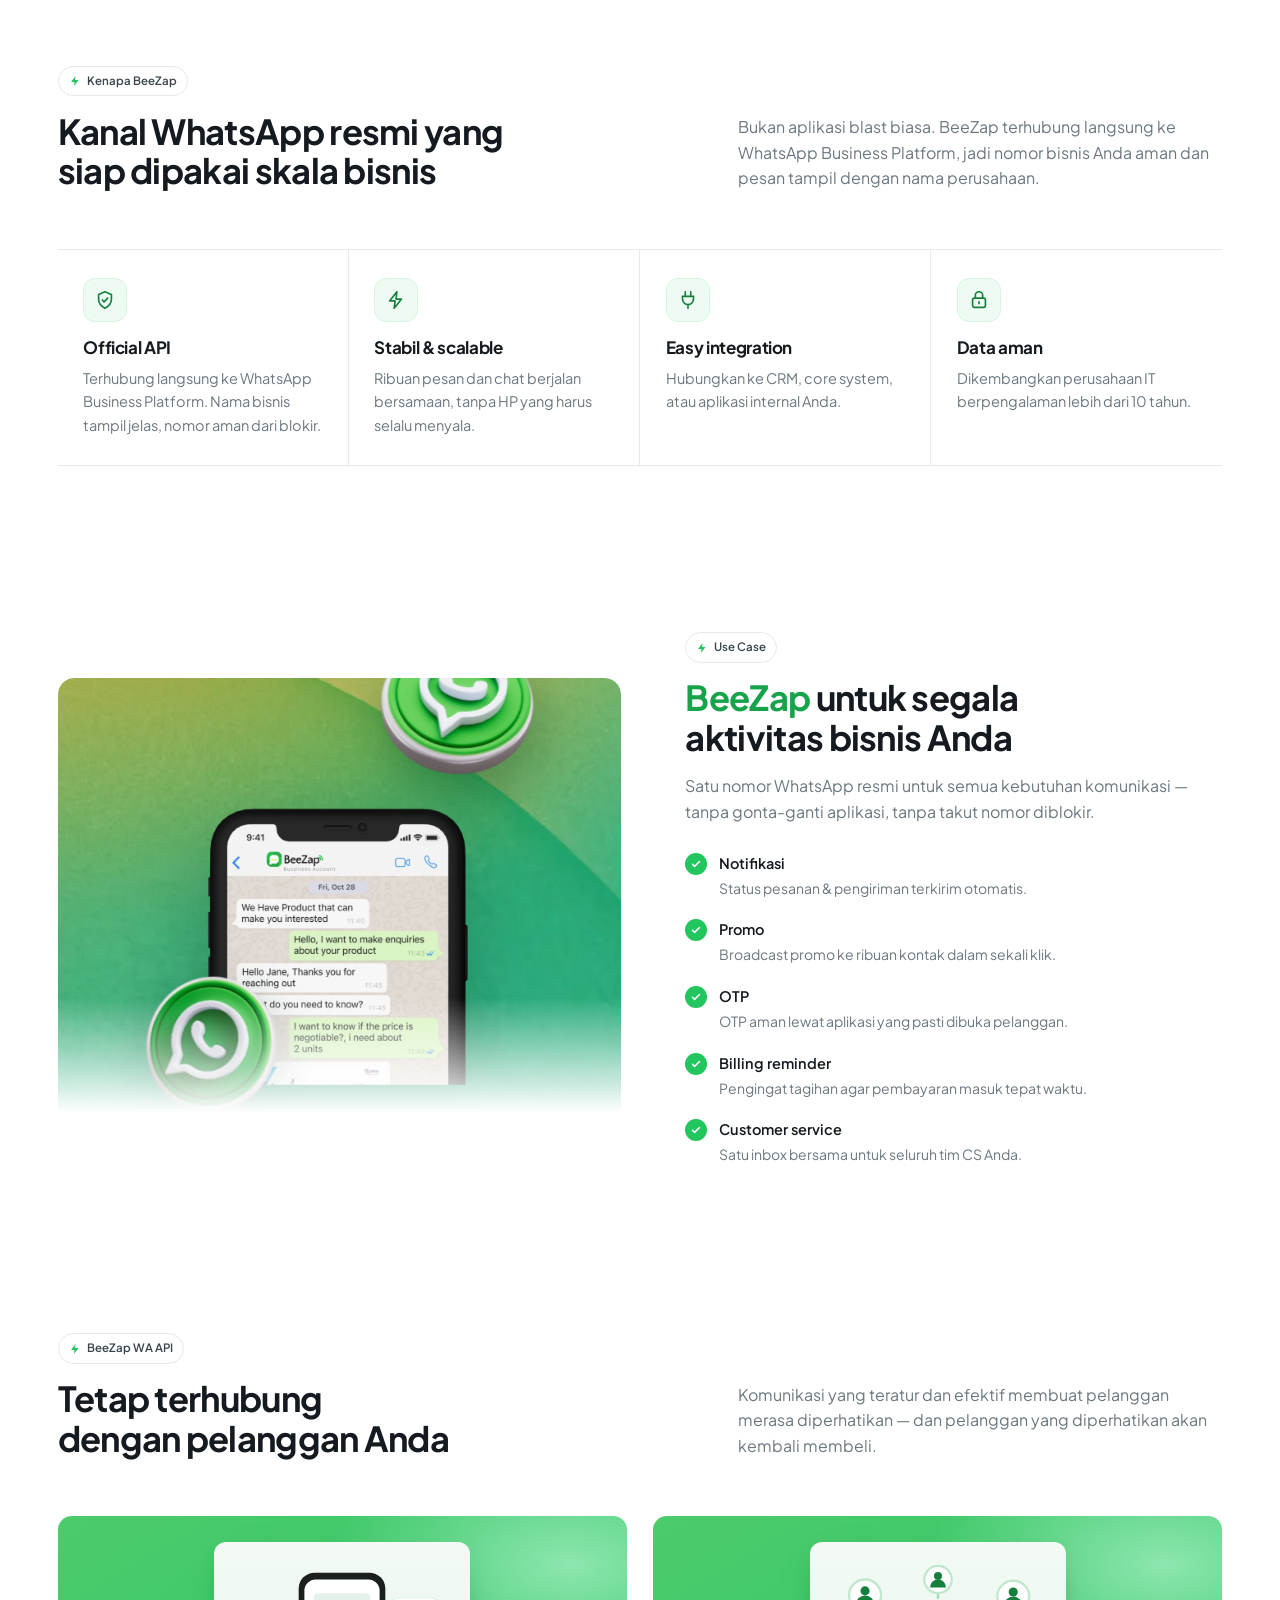
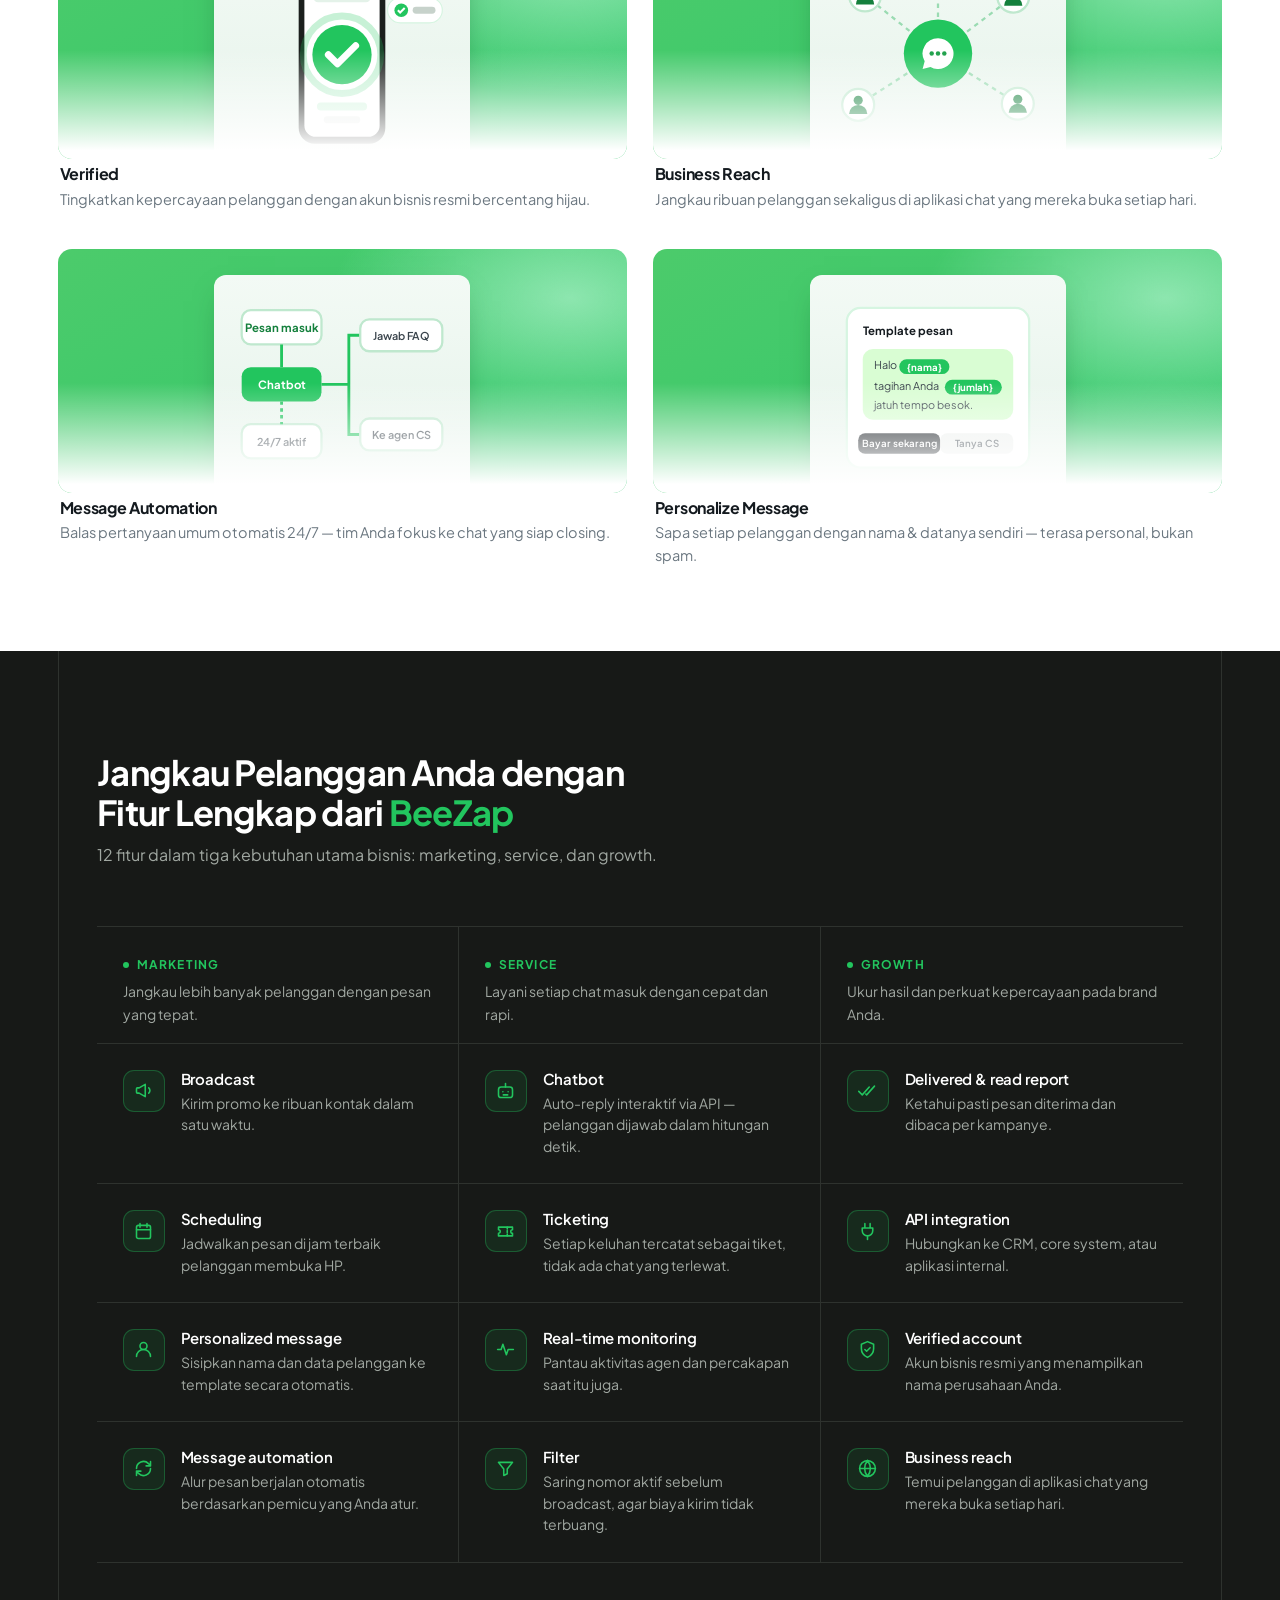
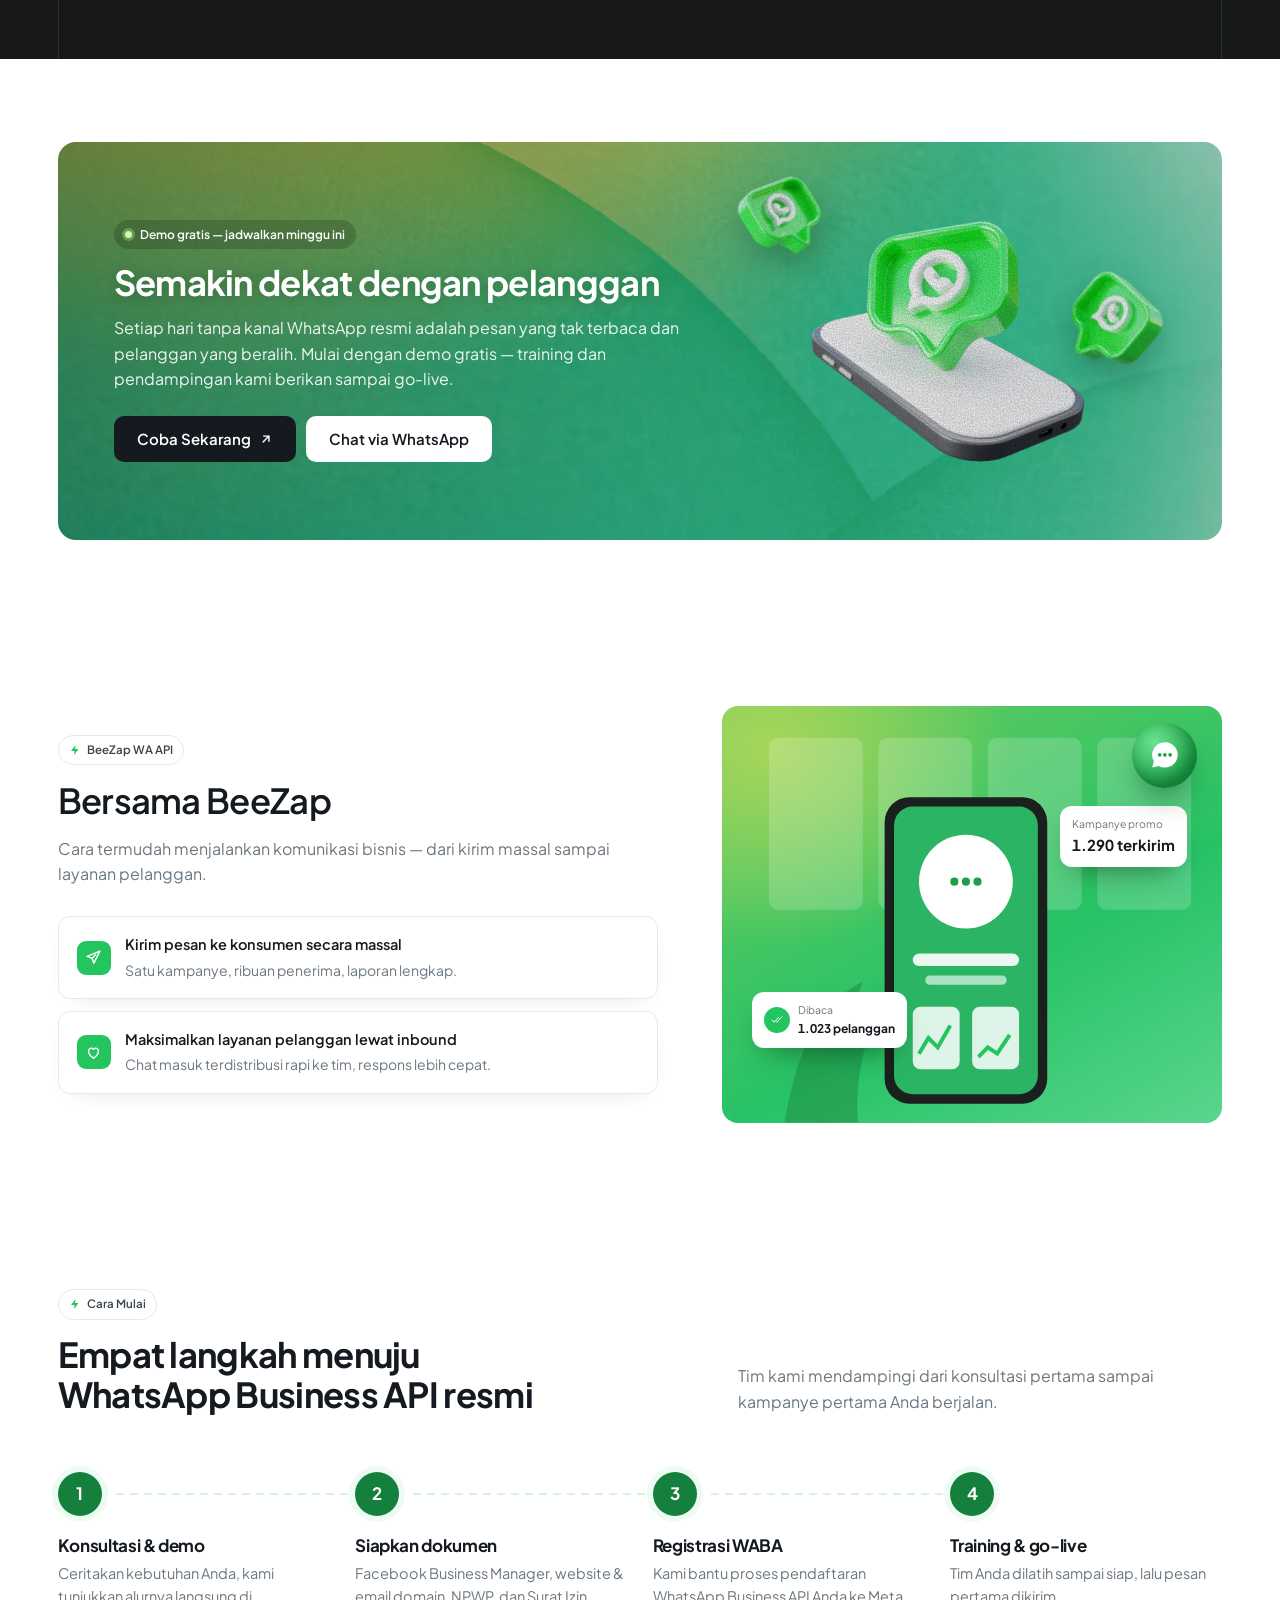
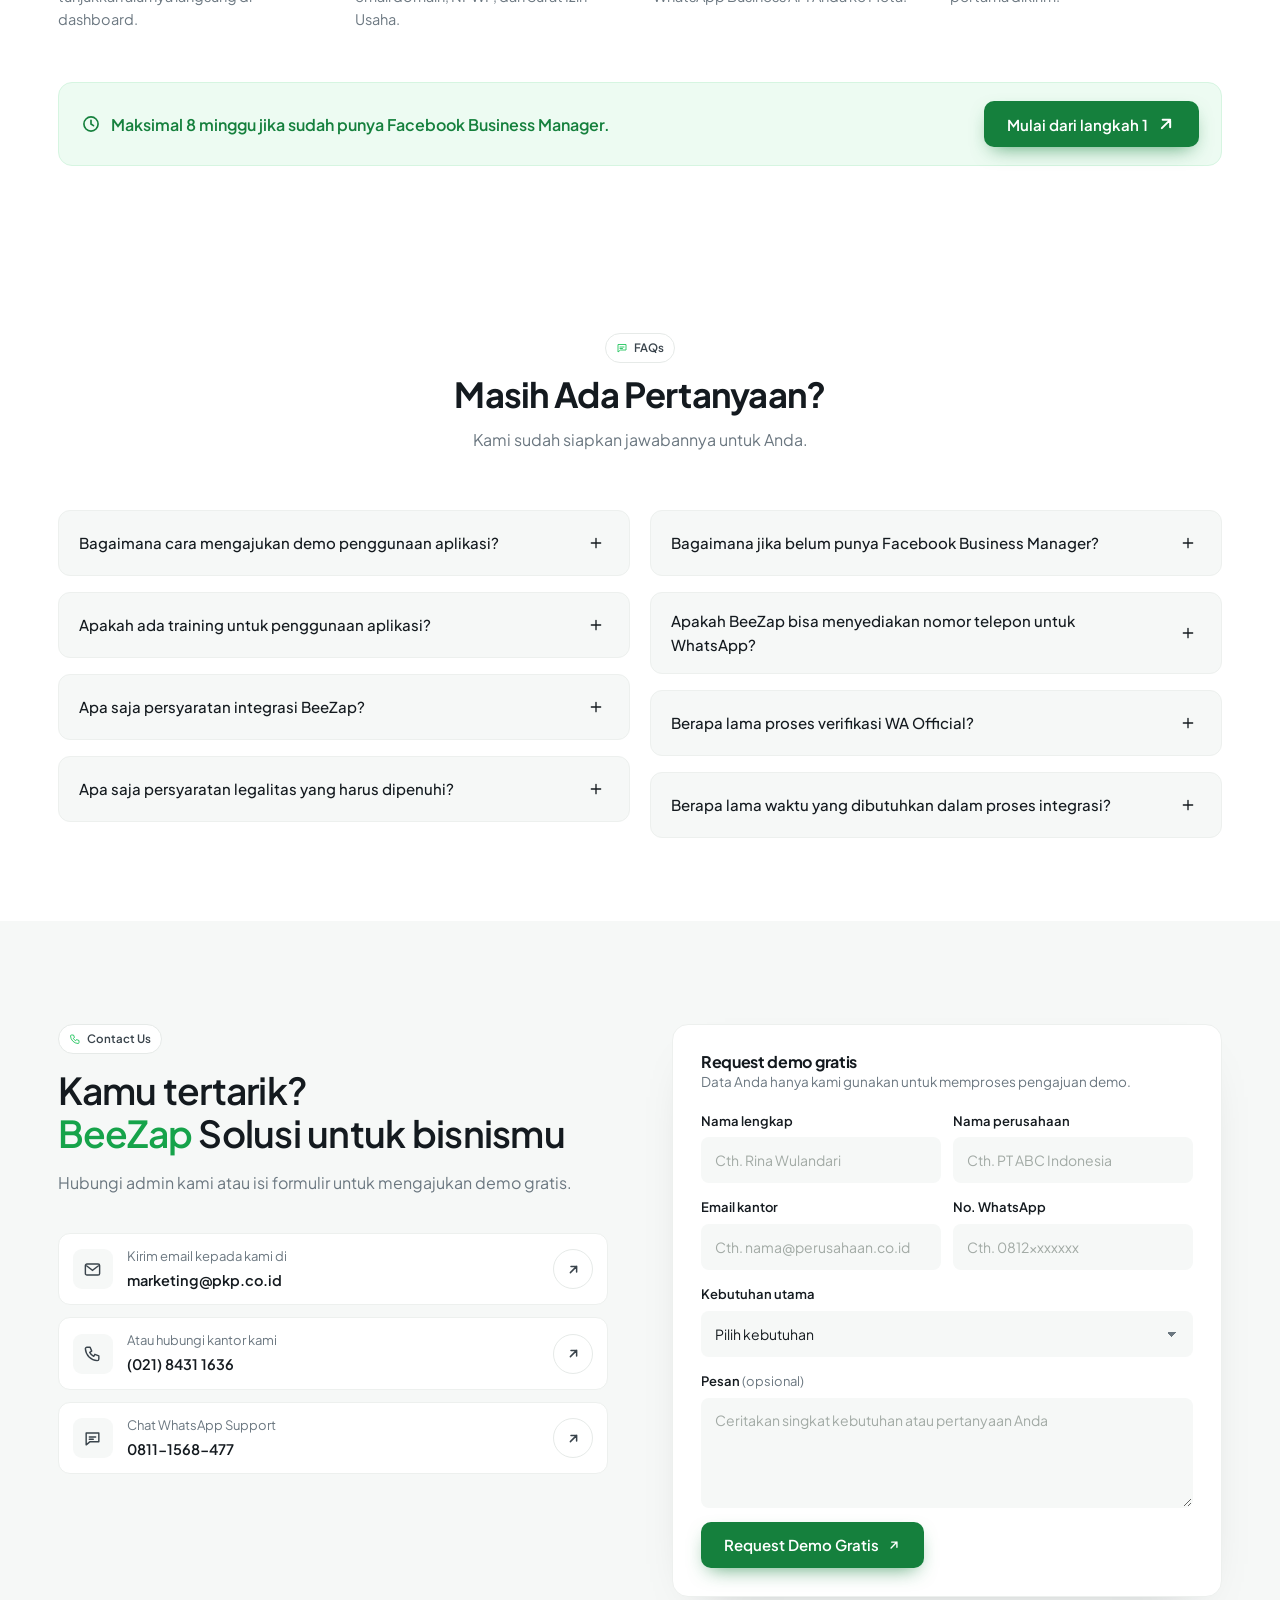
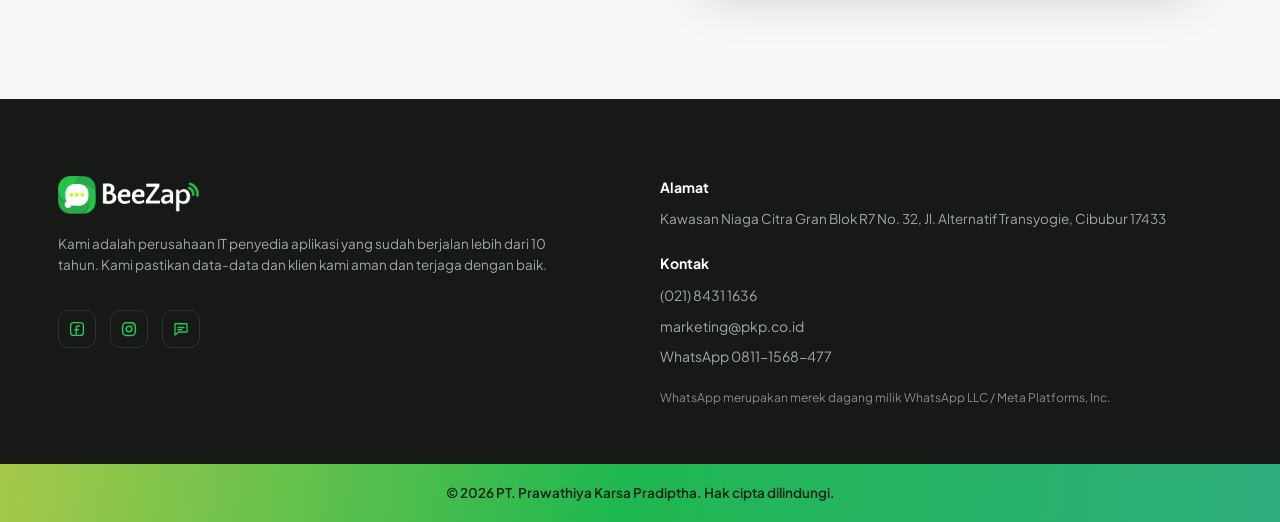
==== commit 6f94a60c: "Update index.html" ====
--- a/index.html
+++ b/index.html
@@ -5,7 +5,18 @@
 <meta name="viewport" content="width=device-width, initial-scale=1, viewport-fit=cover">
 <title>BeeZap – WhatsApp Business API Official Partner</title>
 <meta name="description" content="WhatsApp Business API resmi untuk broadcast, chatbot, OTP, dan customer service. Request demo gratis.">
+  
 <meta name="google-site-verification" content="Tj26ake737CqDrT3EwEhpUzbxkaB4Yn_ZXYNDUx_tws" />
+  <!-- Google tag (gtag.js) -->
+<script async src="https://www.googletagmanager.com/gtag/js?id=G-WBRCFPN659"></script>
+<script>
+  window.dataLayer = window.dataLayer || [];
+  function gtag(){dataLayer.push(arguments);}
+  gtag('js', new Date());
+
+  gtag('config', 'G-WBRCFPN659');
+</script>
+  
 <meta name="theme-color" content="#15803D">
 <meta property="og:type" content="website">
 <meta property="og:title" content="BeeZap – WhatsApp Business API Official Partner">
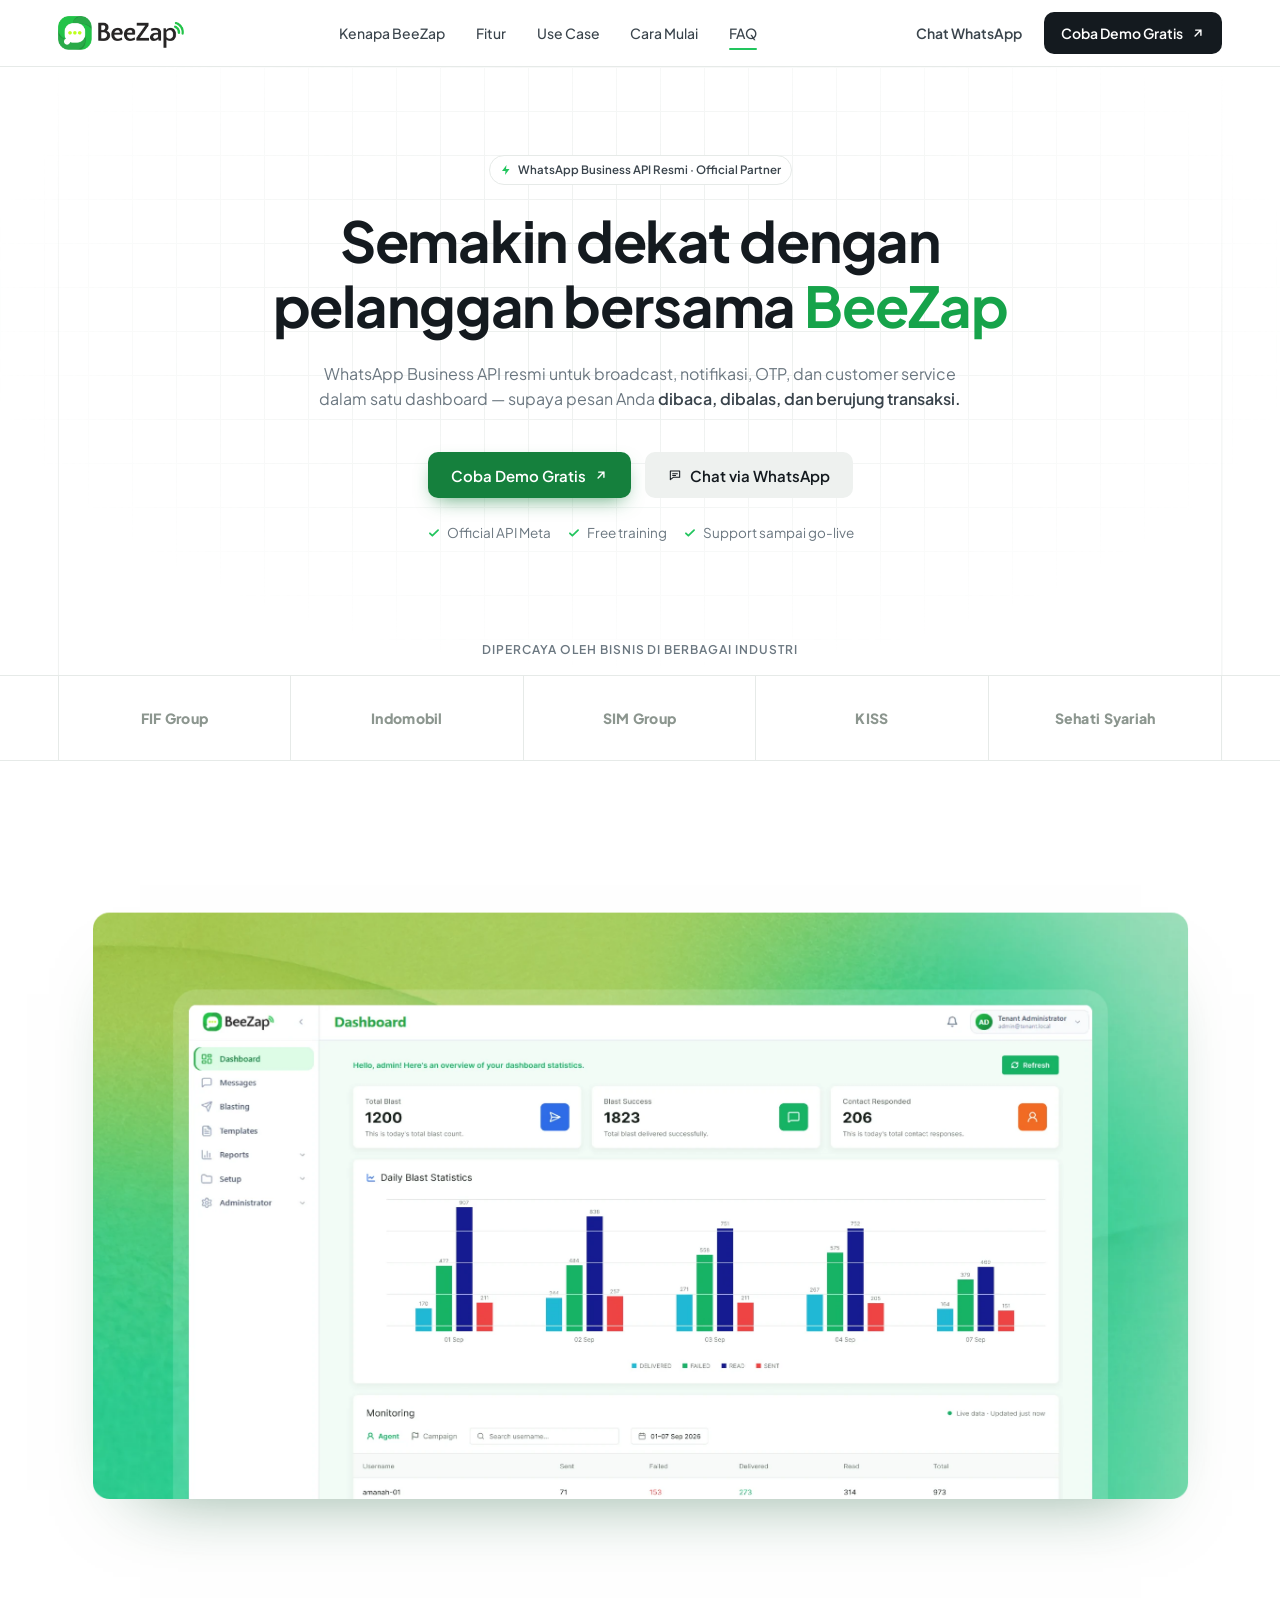
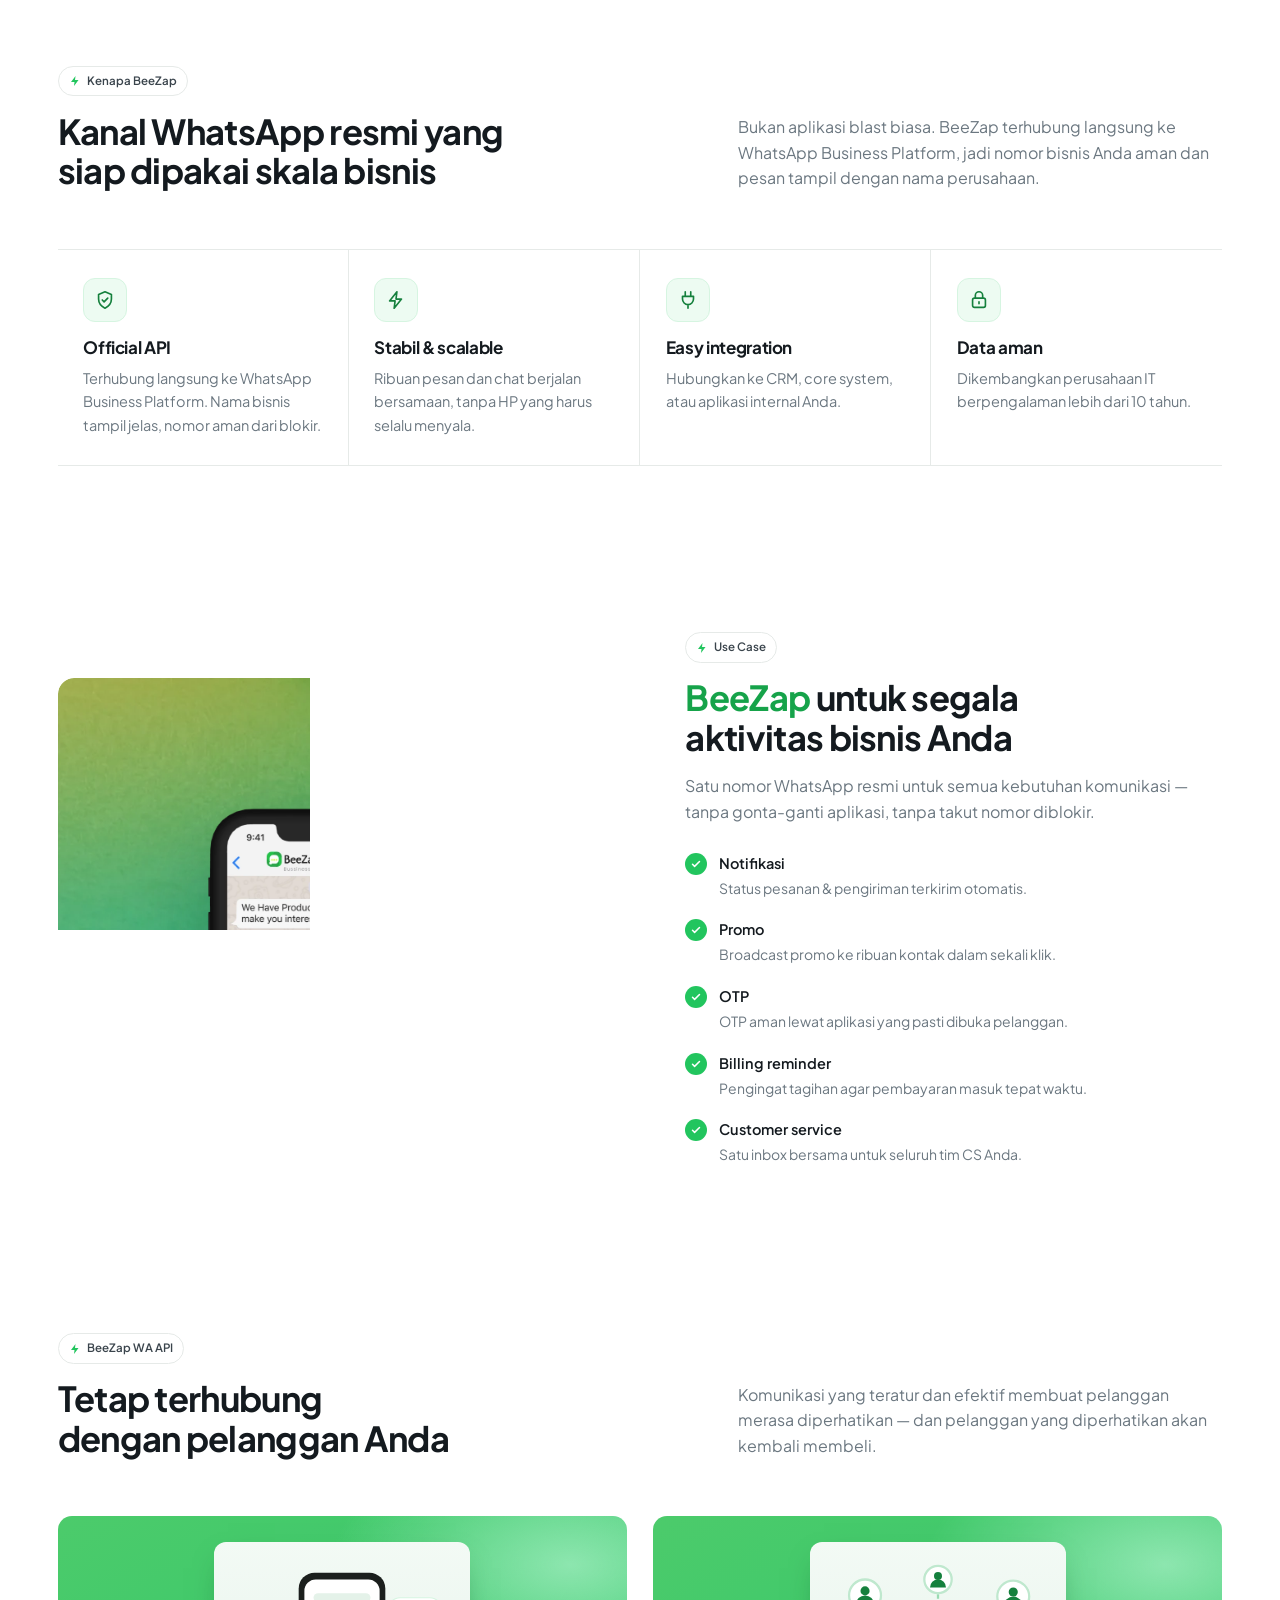
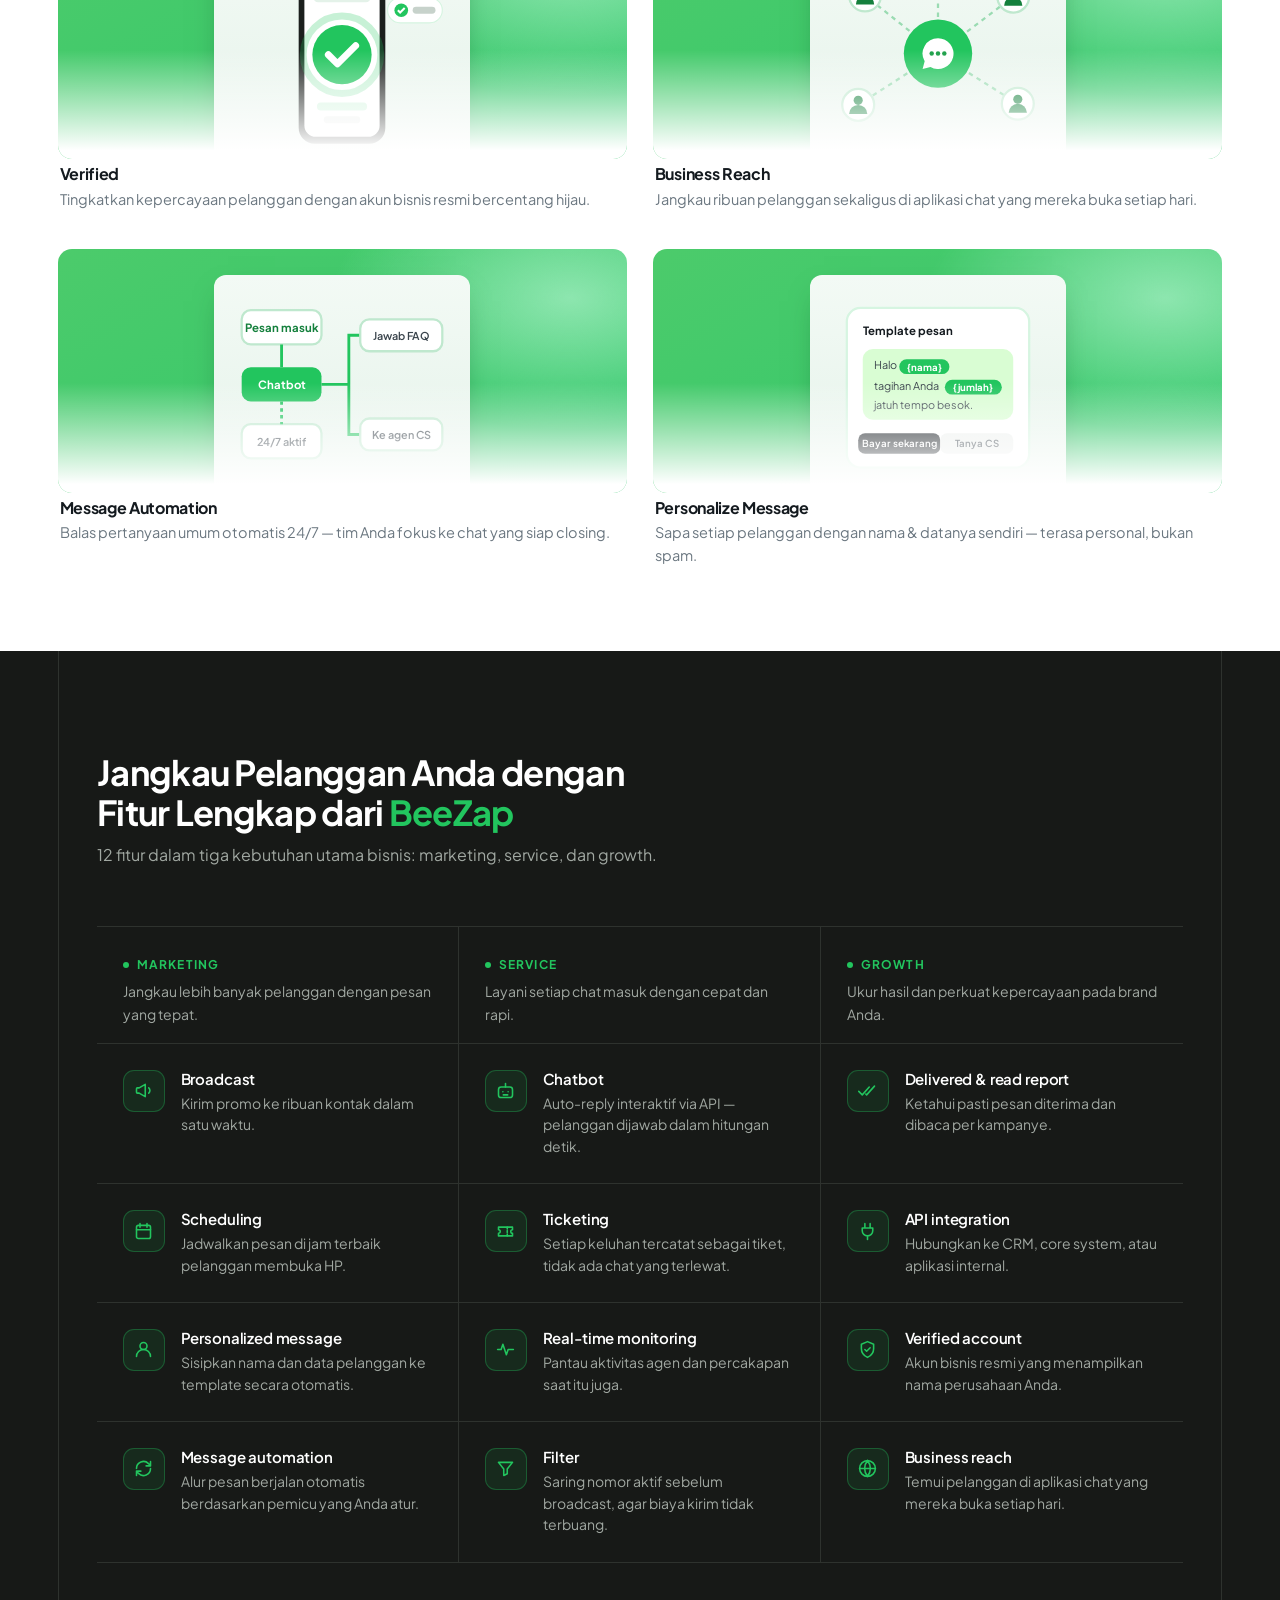
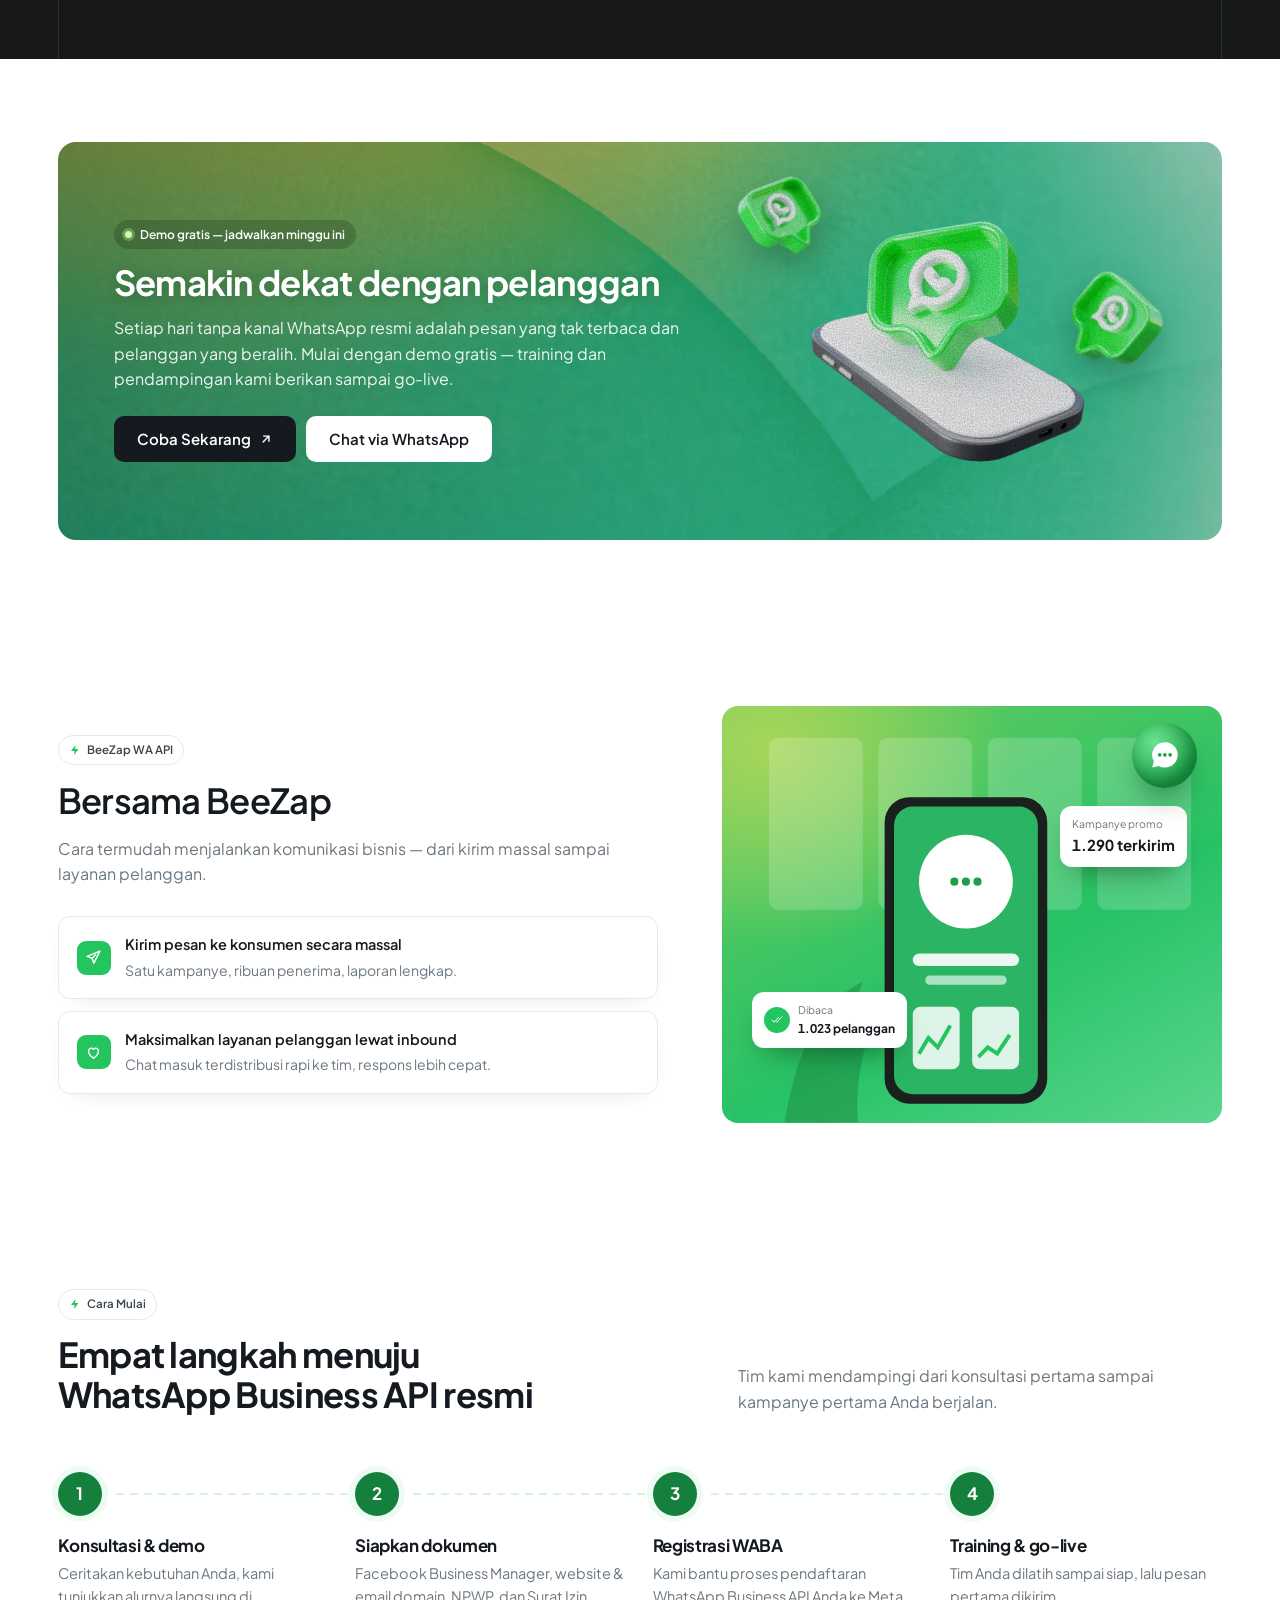
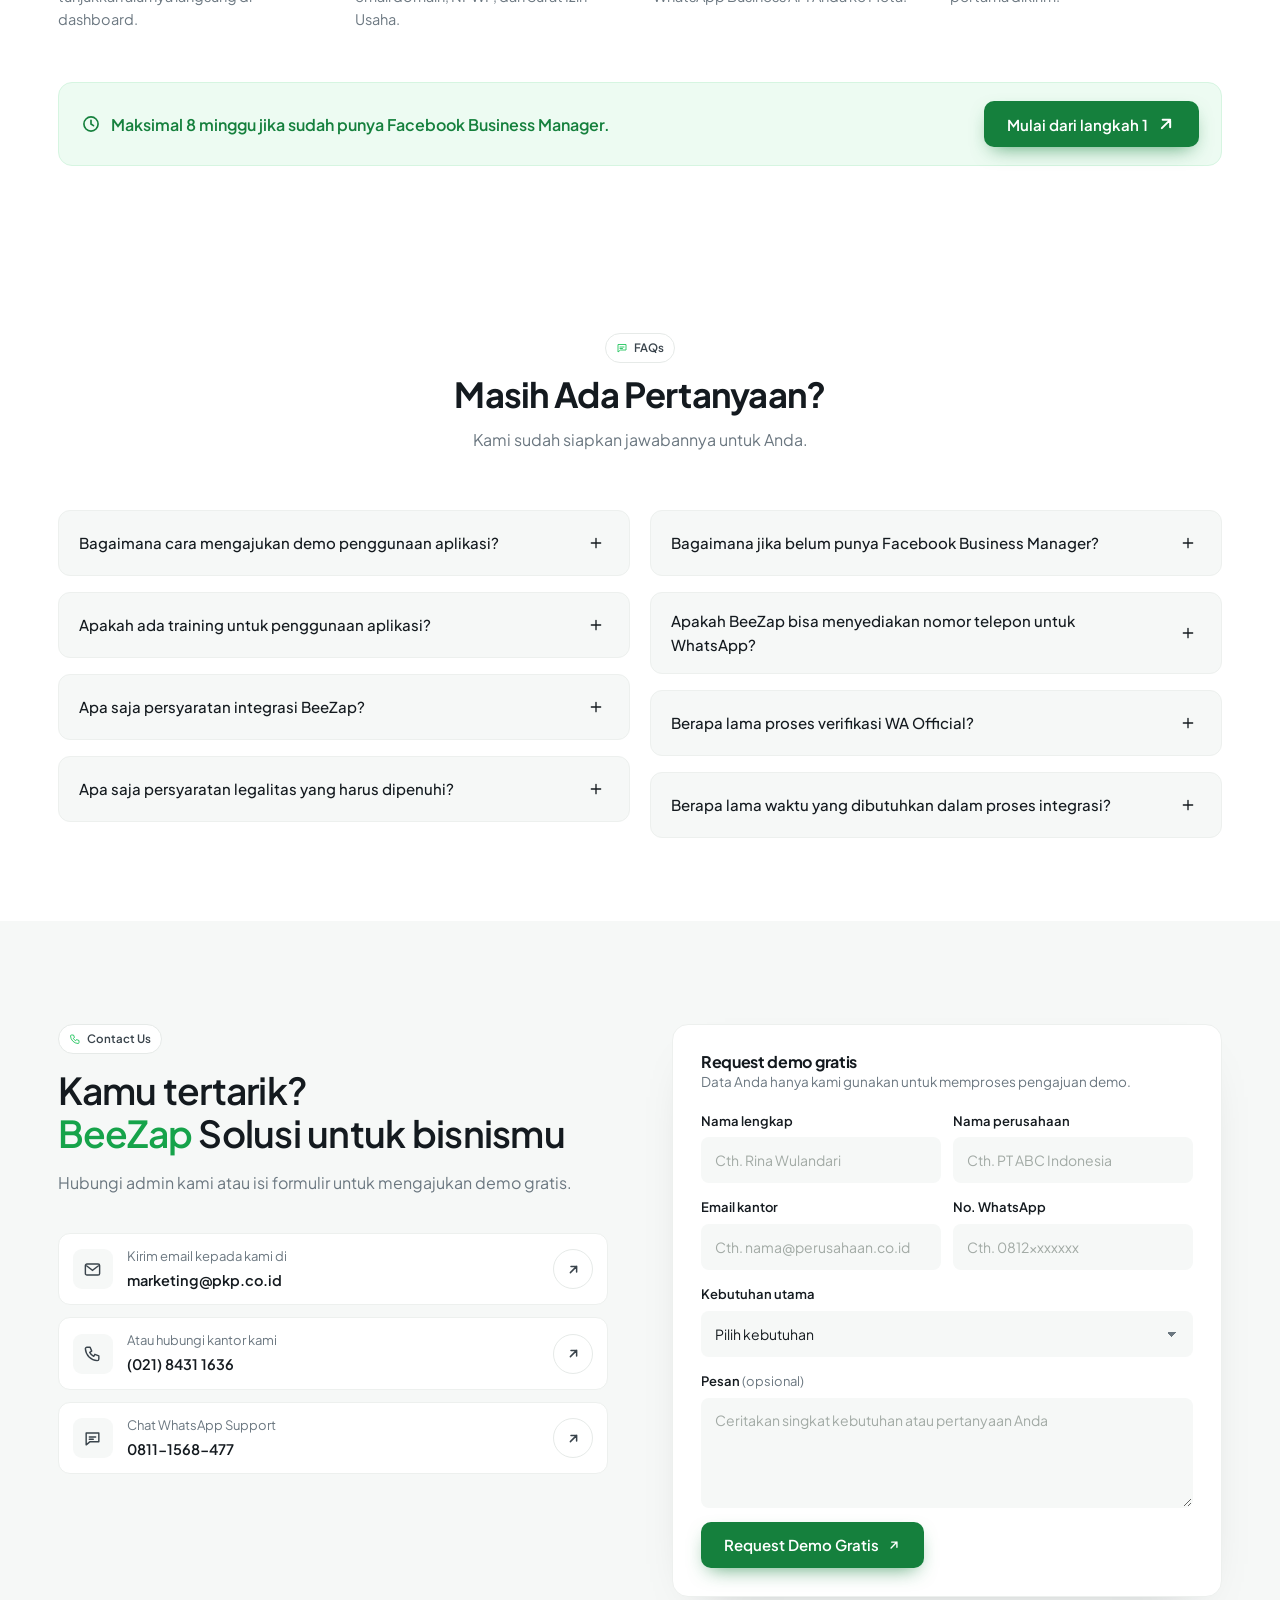
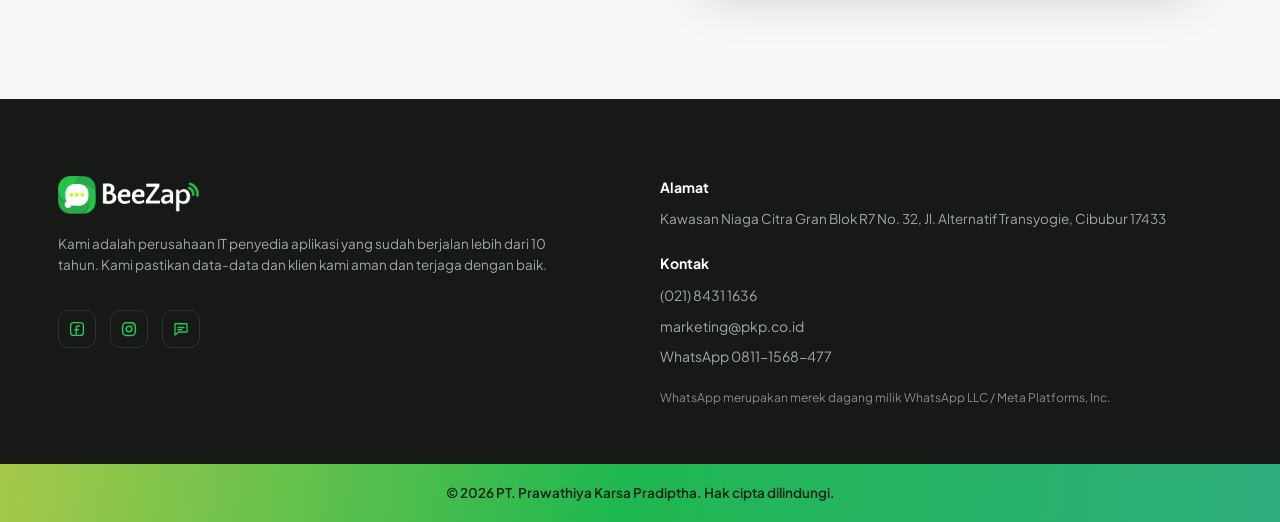
==== commit 01f1fba5: "Change favicon link to shortcut icon" ====
--- a/index.html
+++ b/index.html
@@ -22,7 +22,7 @@
 <meta property="og:title" content="BeeZap – WhatsApp Business API Official Partner">
 <meta property="og:description" content="Aplikasi WhatsApp API yang stabil untuk notifikasi, promosi, autentikasi, billing, dan customer service.">
 <meta property="og:image" content="assets/img/dashboard.webp">
-<link rel="icon" type="image/png" href="assets/img/favicon.png">
+<link rel="shortcut icon" type="image/png" href="assets/img/favicon.png">
 <link rel="preconnect" href="https://fonts.googleapis.com">
 <link rel="preconnect" href="https://fonts.gstatic.com" crossorigin>
 <link rel="stylesheet" href="https://fonts.googleapis.com/css2?family=Plus+Jakarta+Sans:wght@400;500;600;700;800&display=swap">
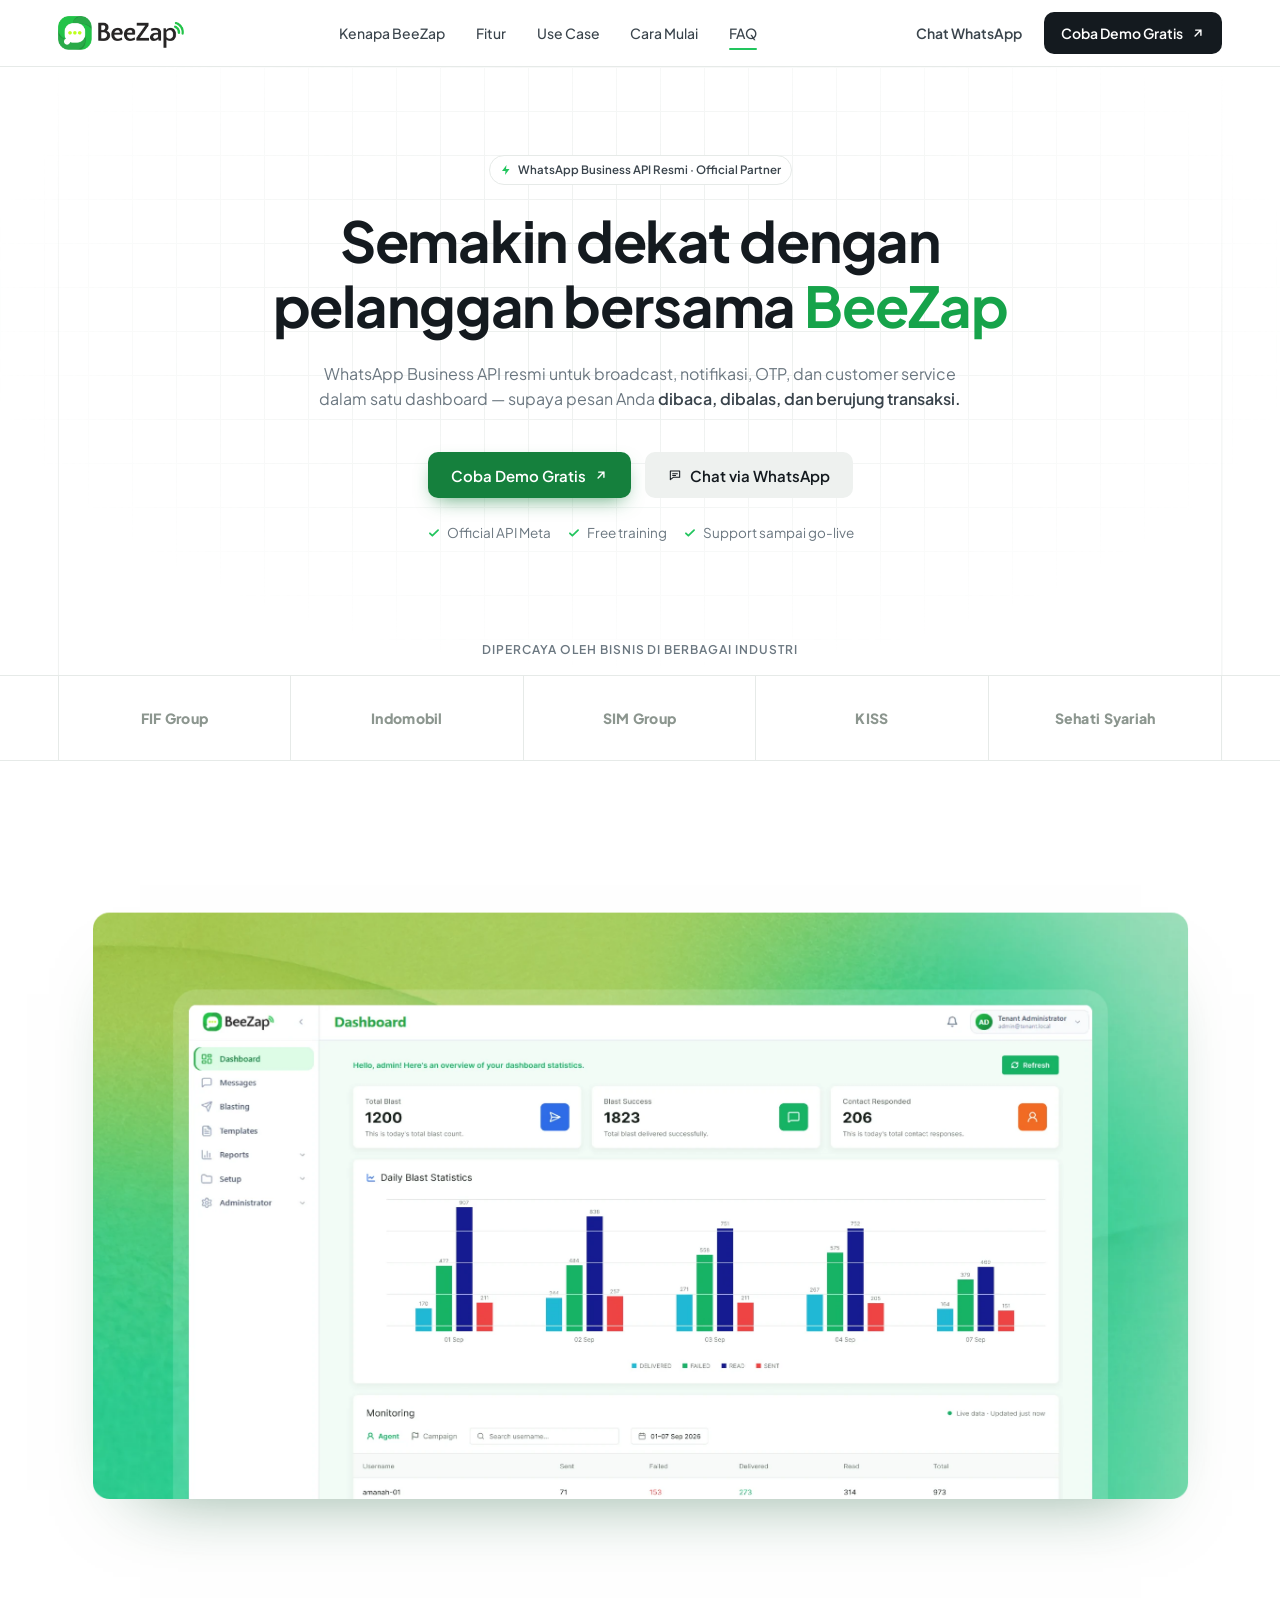
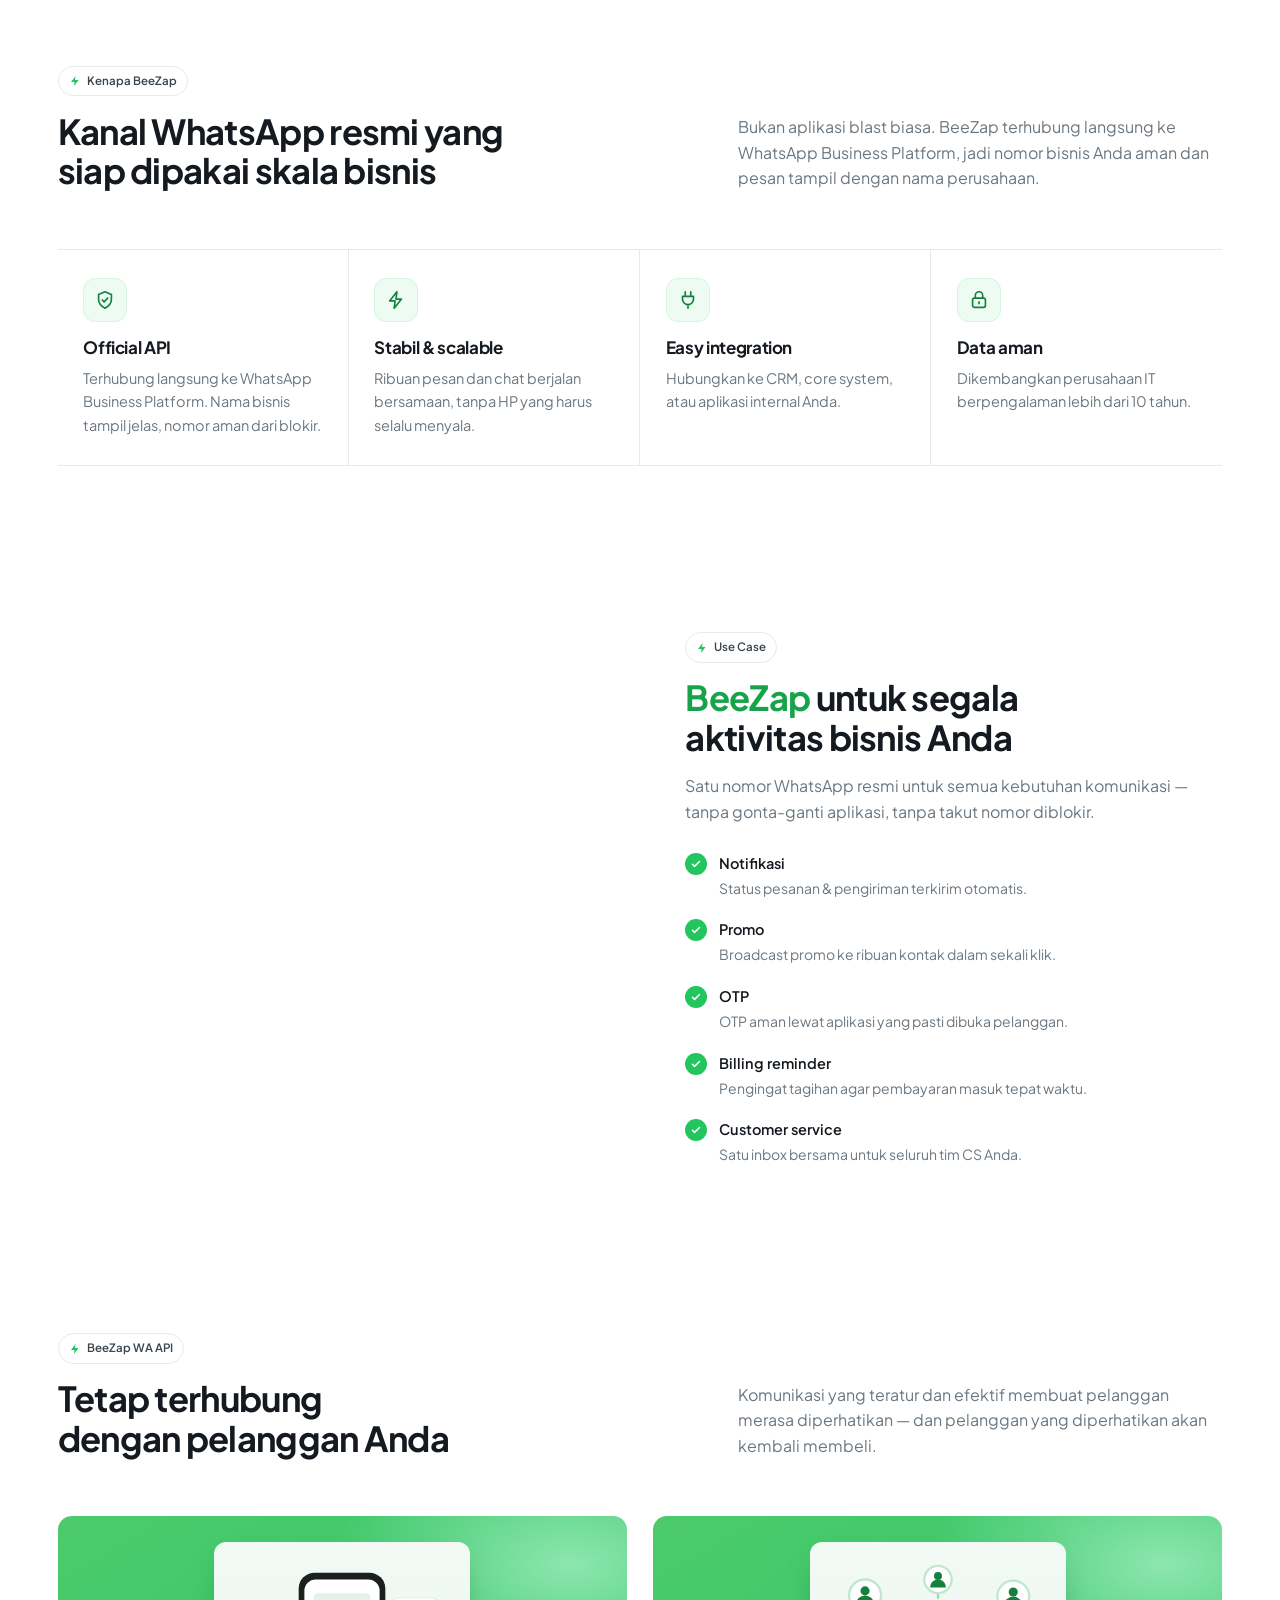
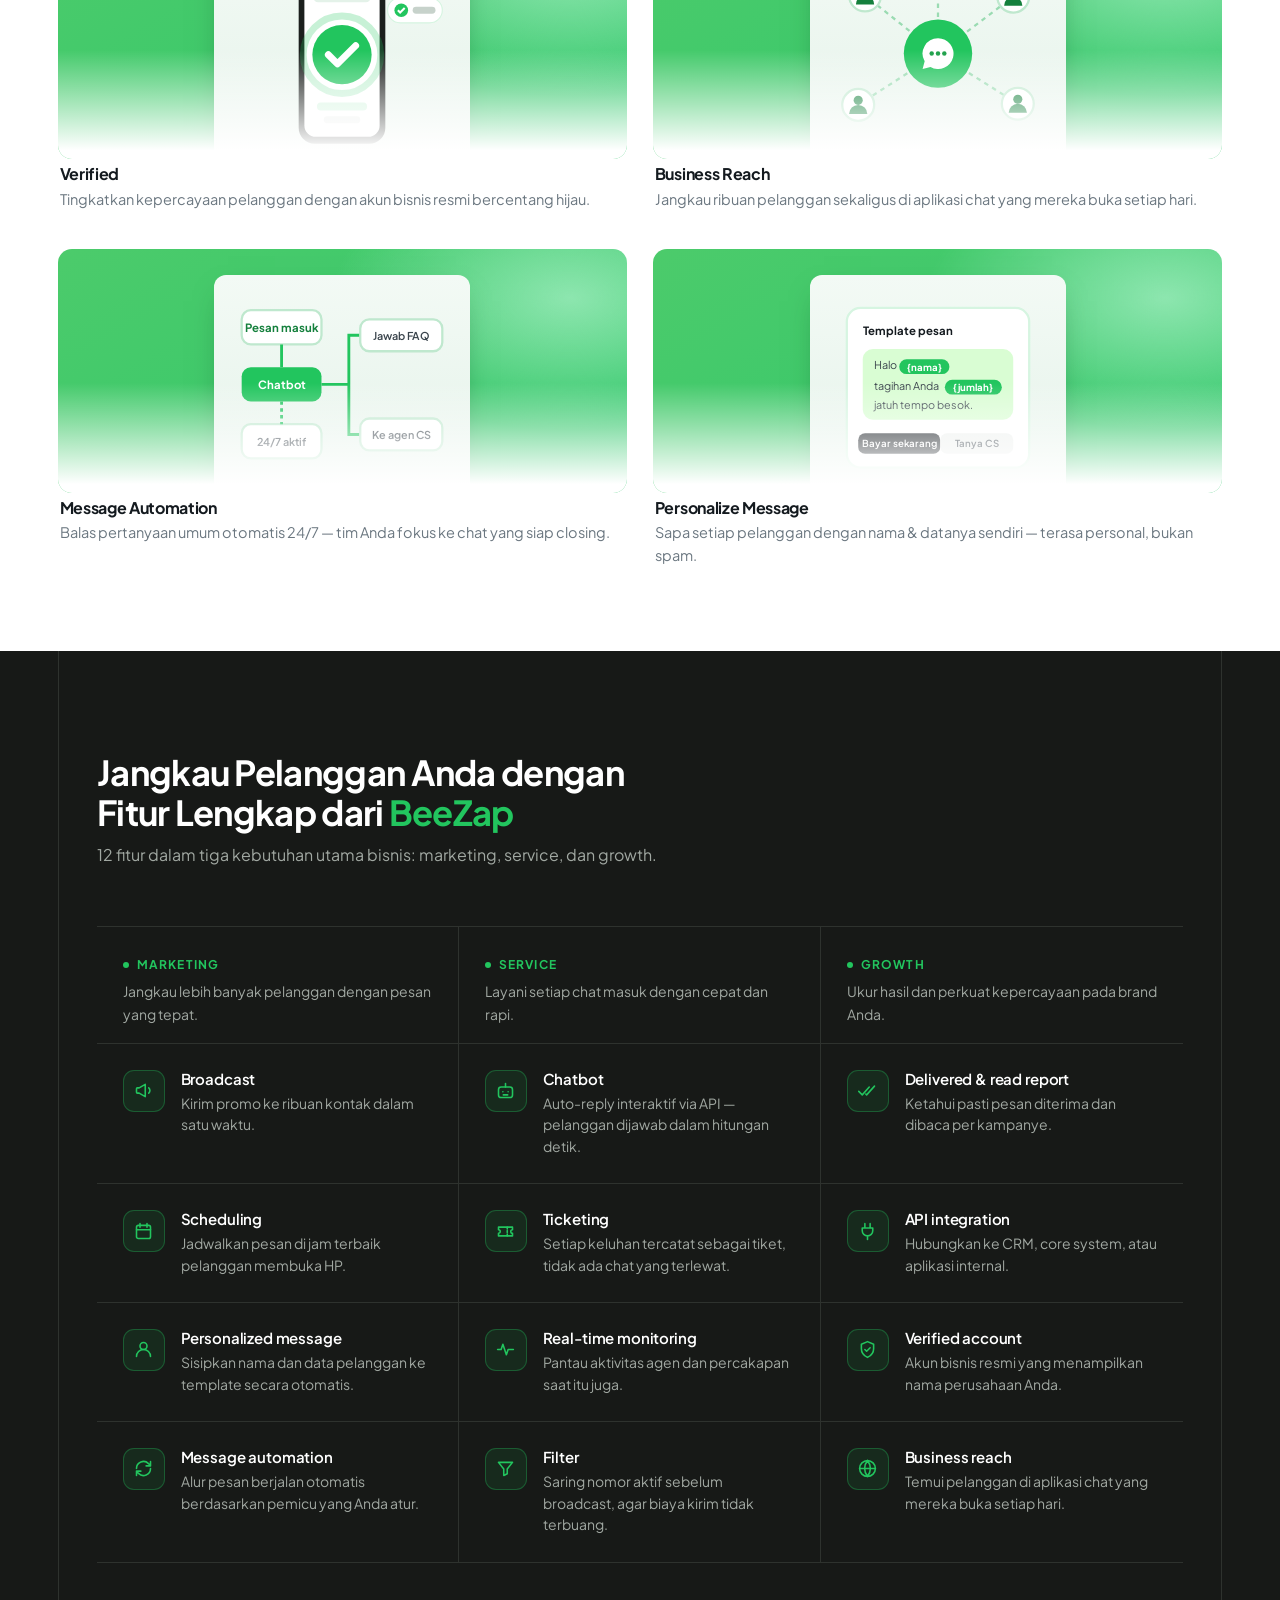
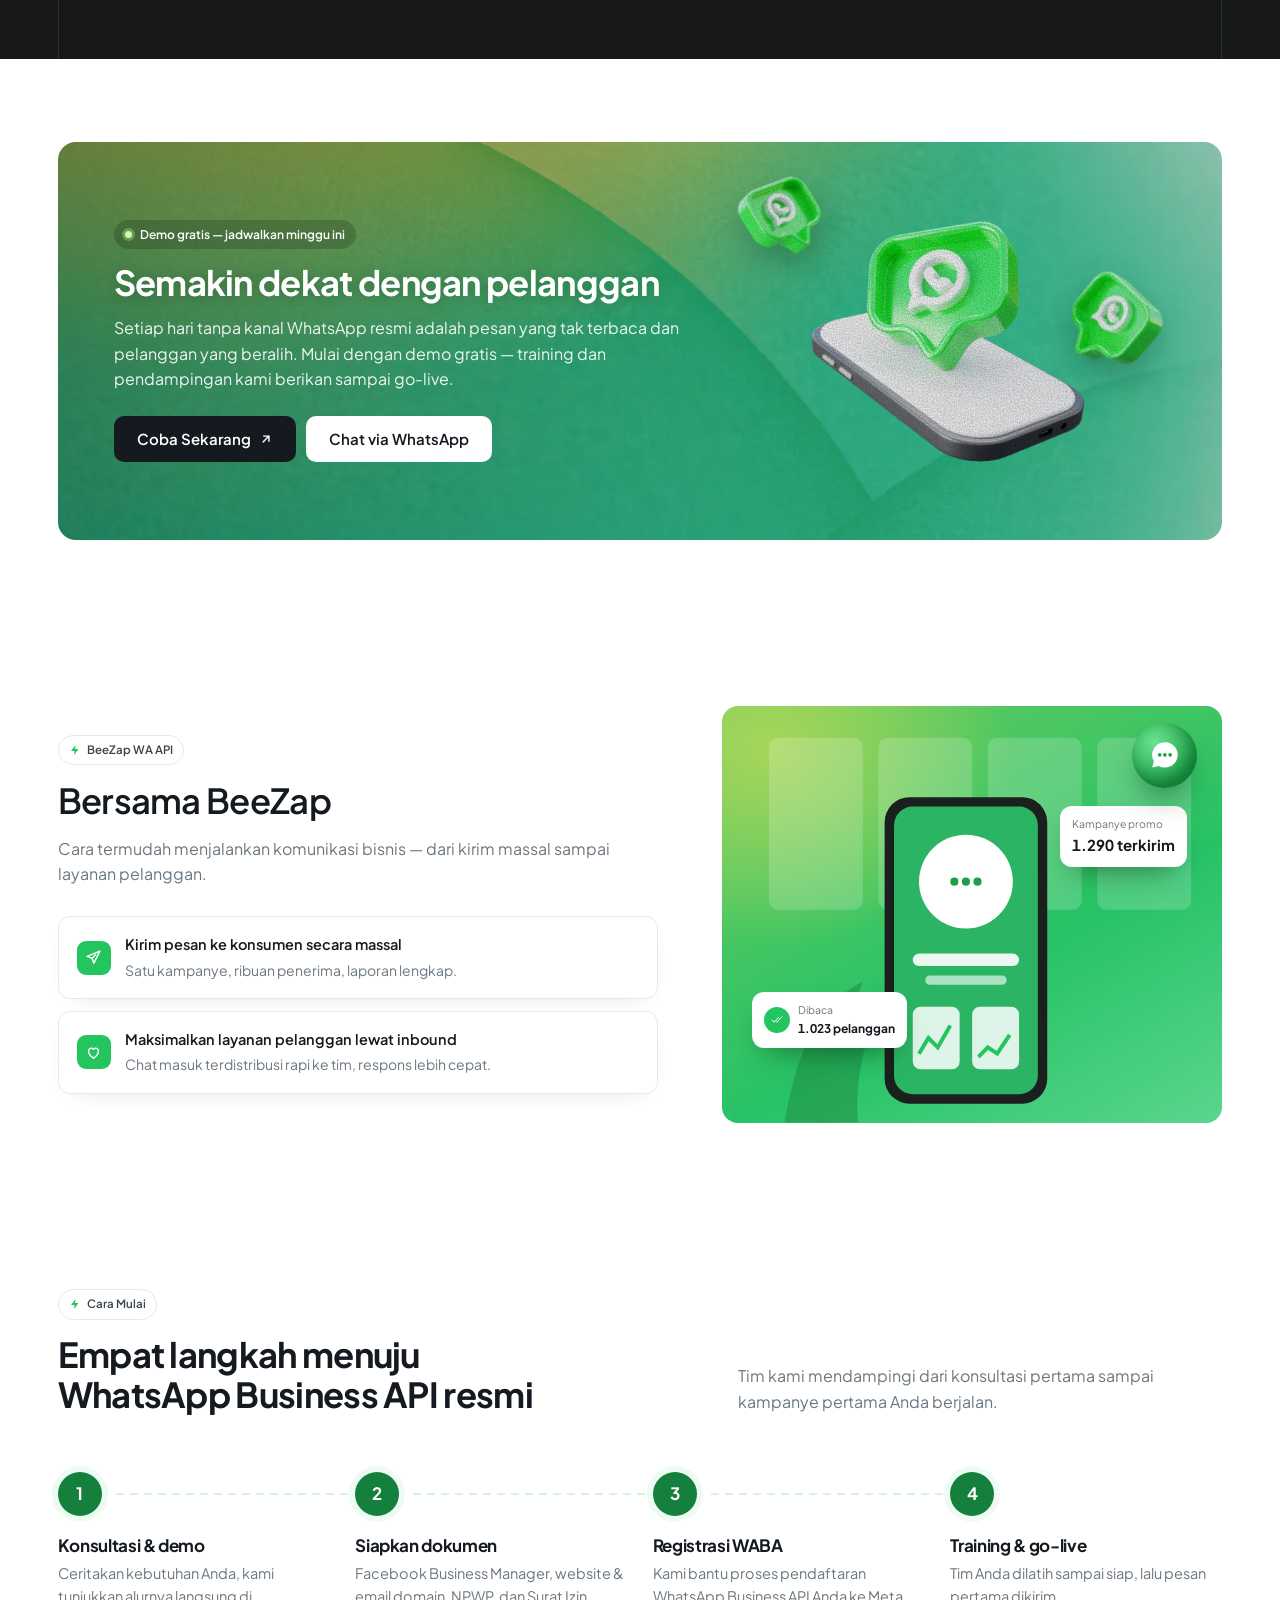
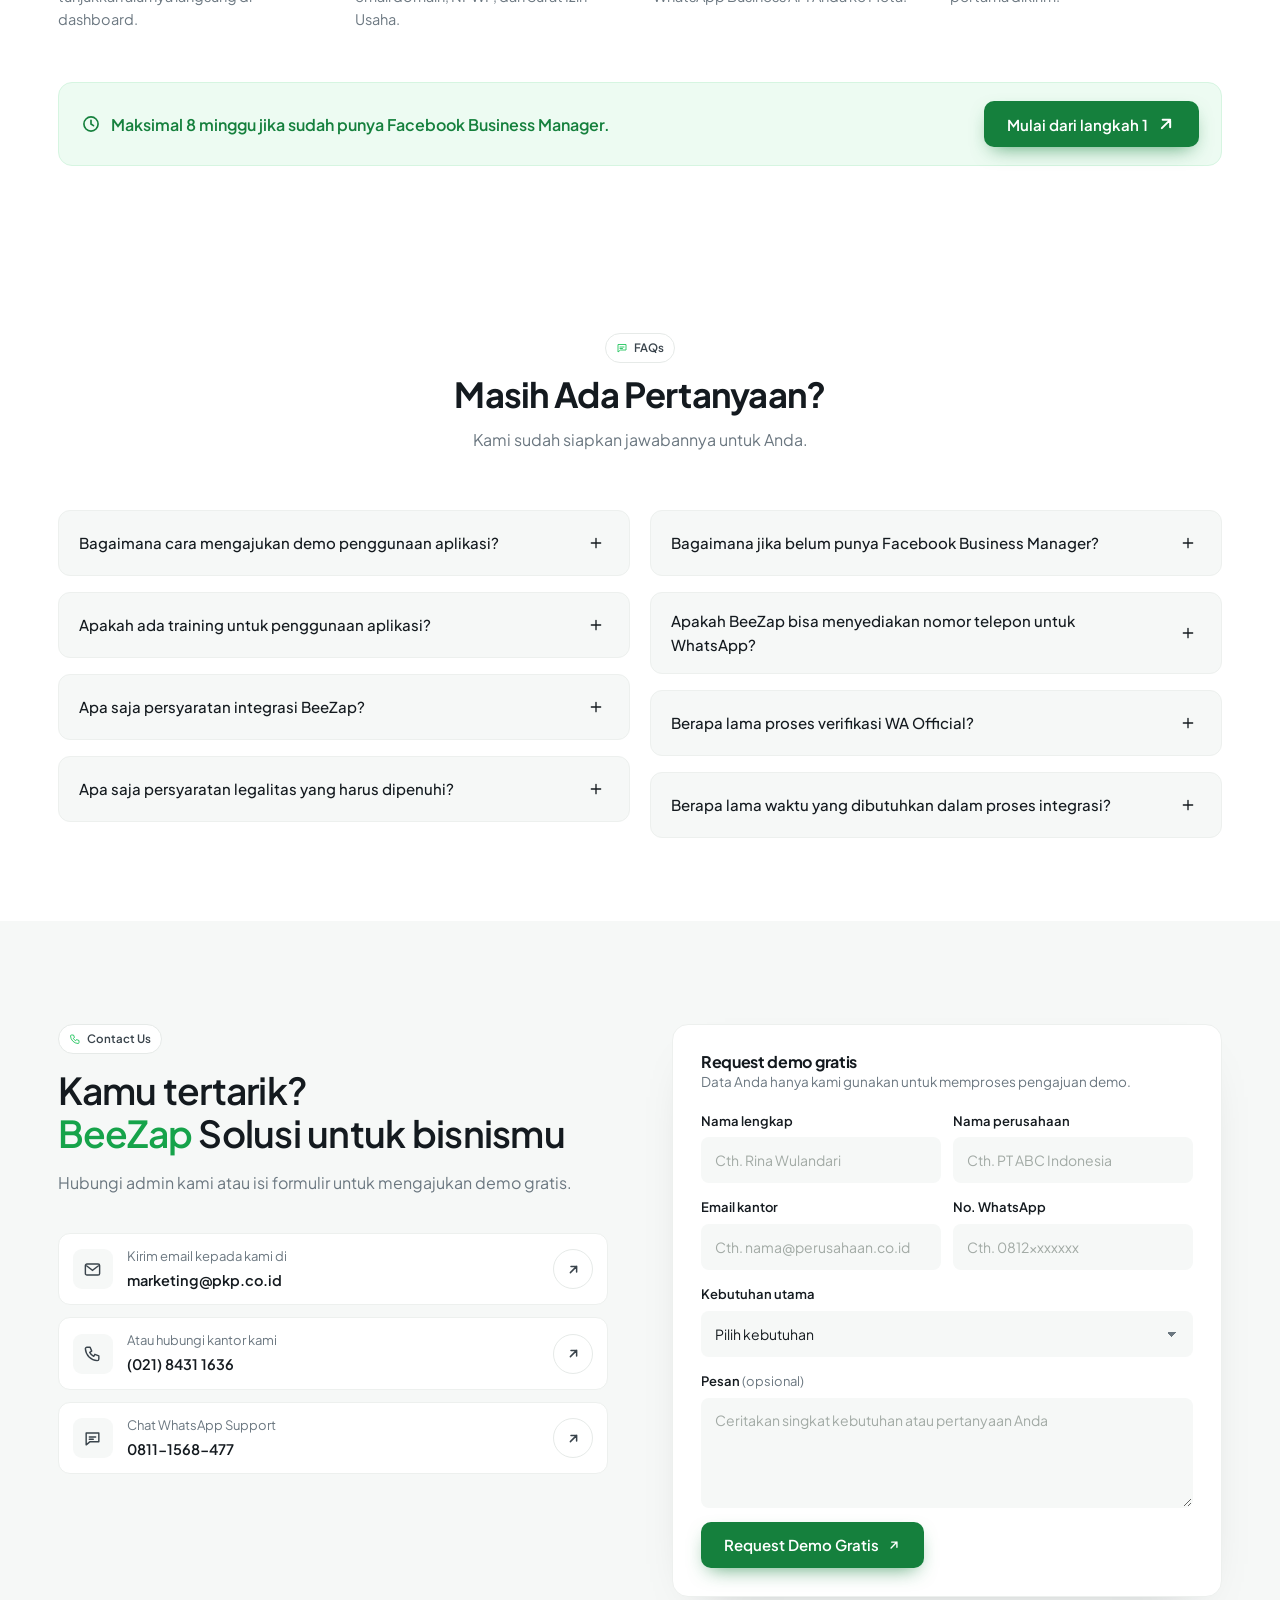
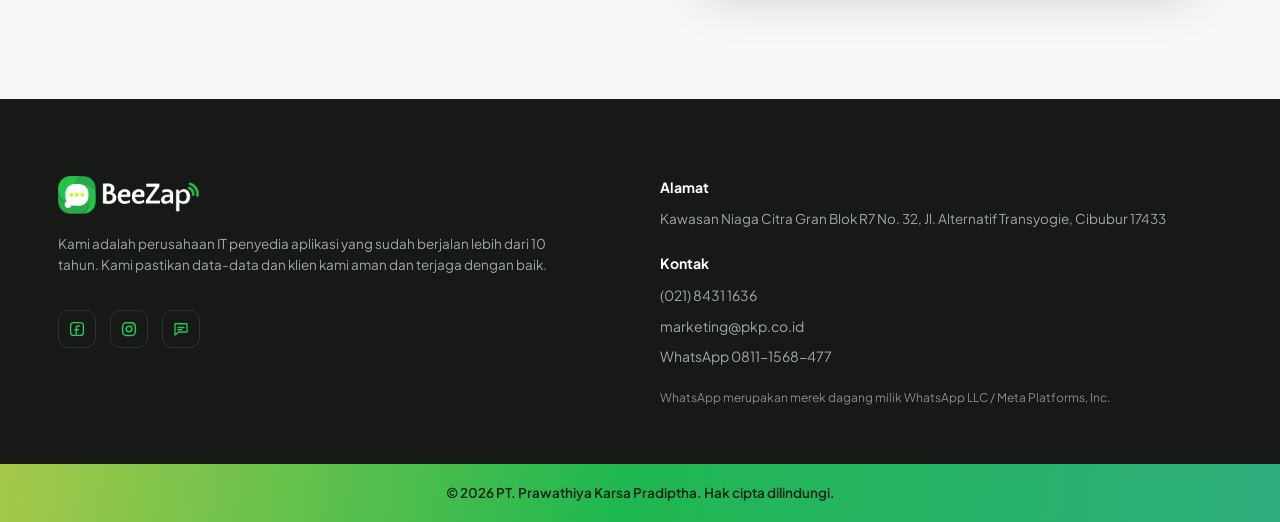
==== commit 8d1c0e12: "Add files via upload" ====
--- a/index.html
+++ b/index.html
@@ -5,24 +5,24 @@
 <meta name="viewport" content="width=device-width, initial-scale=1, viewport-fit=cover">
 <title>BeeZap – WhatsApp Business API Official Partner</title>
 <meta name="description" content="WhatsApp Business API resmi untuk broadcast, chatbot, OTP, dan customer service. Request demo gratis.">
-  
-<meta name="google-site-verification" content="Tj26ake737CqDrT3EwEhpUzbxkaB4Yn_ZXYNDUx_tws" />
-  <!-- Google tag (gtag.js) -->
+<meta name="google-site-verification" content="Tj26ake737CqDrT3EwEhpUzbxkaB4Yn_ZXYNDUx_tws">
+<!-- Google tag (gtag.js) -->
 <script async src="https://www.googletagmanager.com/gtag/js?id=G-WBRCFPN659"></script>
 <script>
   window.dataLayer = window.dataLayer || [];
   function gtag(){dataLayer.push(arguments);}
   gtag('js', new Date());
-
   gtag('config', 'G-WBRCFPN659');
 </script>
-  
 <meta name="theme-color" content="#15803D">
 <meta property="og:type" content="website">
 <meta property="og:title" content="BeeZap – WhatsApp Business API Official Partner">
 <meta property="og:description" content="Aplikasi WhatsApp API yang stabil untuk notifikasi, promosi, autentikasi, billing, dan customer service.">
 <meta property="og:image" content="assets/img/dashboard.webp">
-<link rel="shortcut icon" type="image/png" href="assets/img/favicon.png">
+<link rel="icon" href="favicon.ico?v=2" sizes="any">
+<link rel="icon" type="image/png" sizes="32x32" href="assets/img/favicon-32.png?v=2">
+<link rel="icon" type="image/png" sizes="192x192" href="assets/img/icon-192.png?v=2">
+<link rel="apple-touch-icon" href="assets/img/apple-touch-icon.png?v=2">
 <link rel="preconnect" href="https://fonts.googleapis.com">
 <link rel="preconnect" href="https://fonts.gstatic.com" crossorigin>
 <link rel="stylesheet" href="https://fonts.googleapis.com/css2?family=Plus+Jakarta+Sans:wght@400;500;600;700;800&display=swap">
